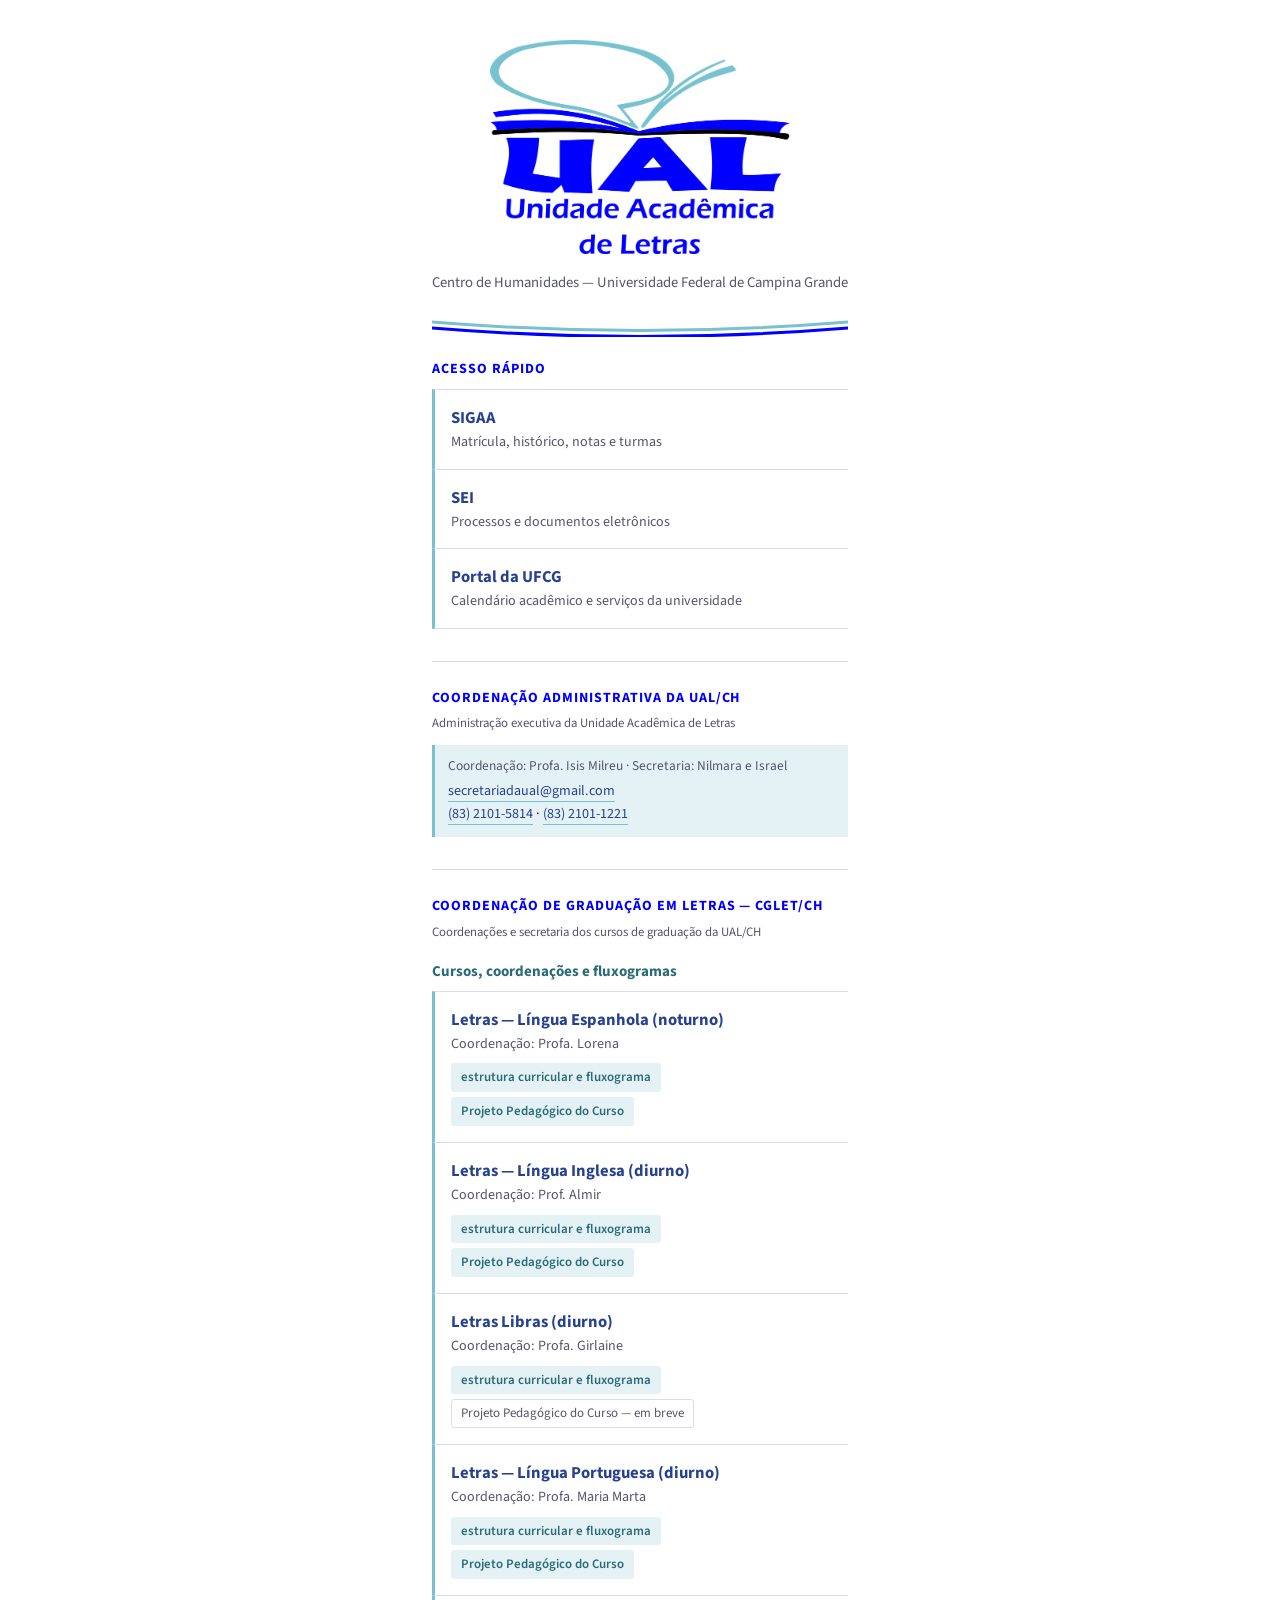
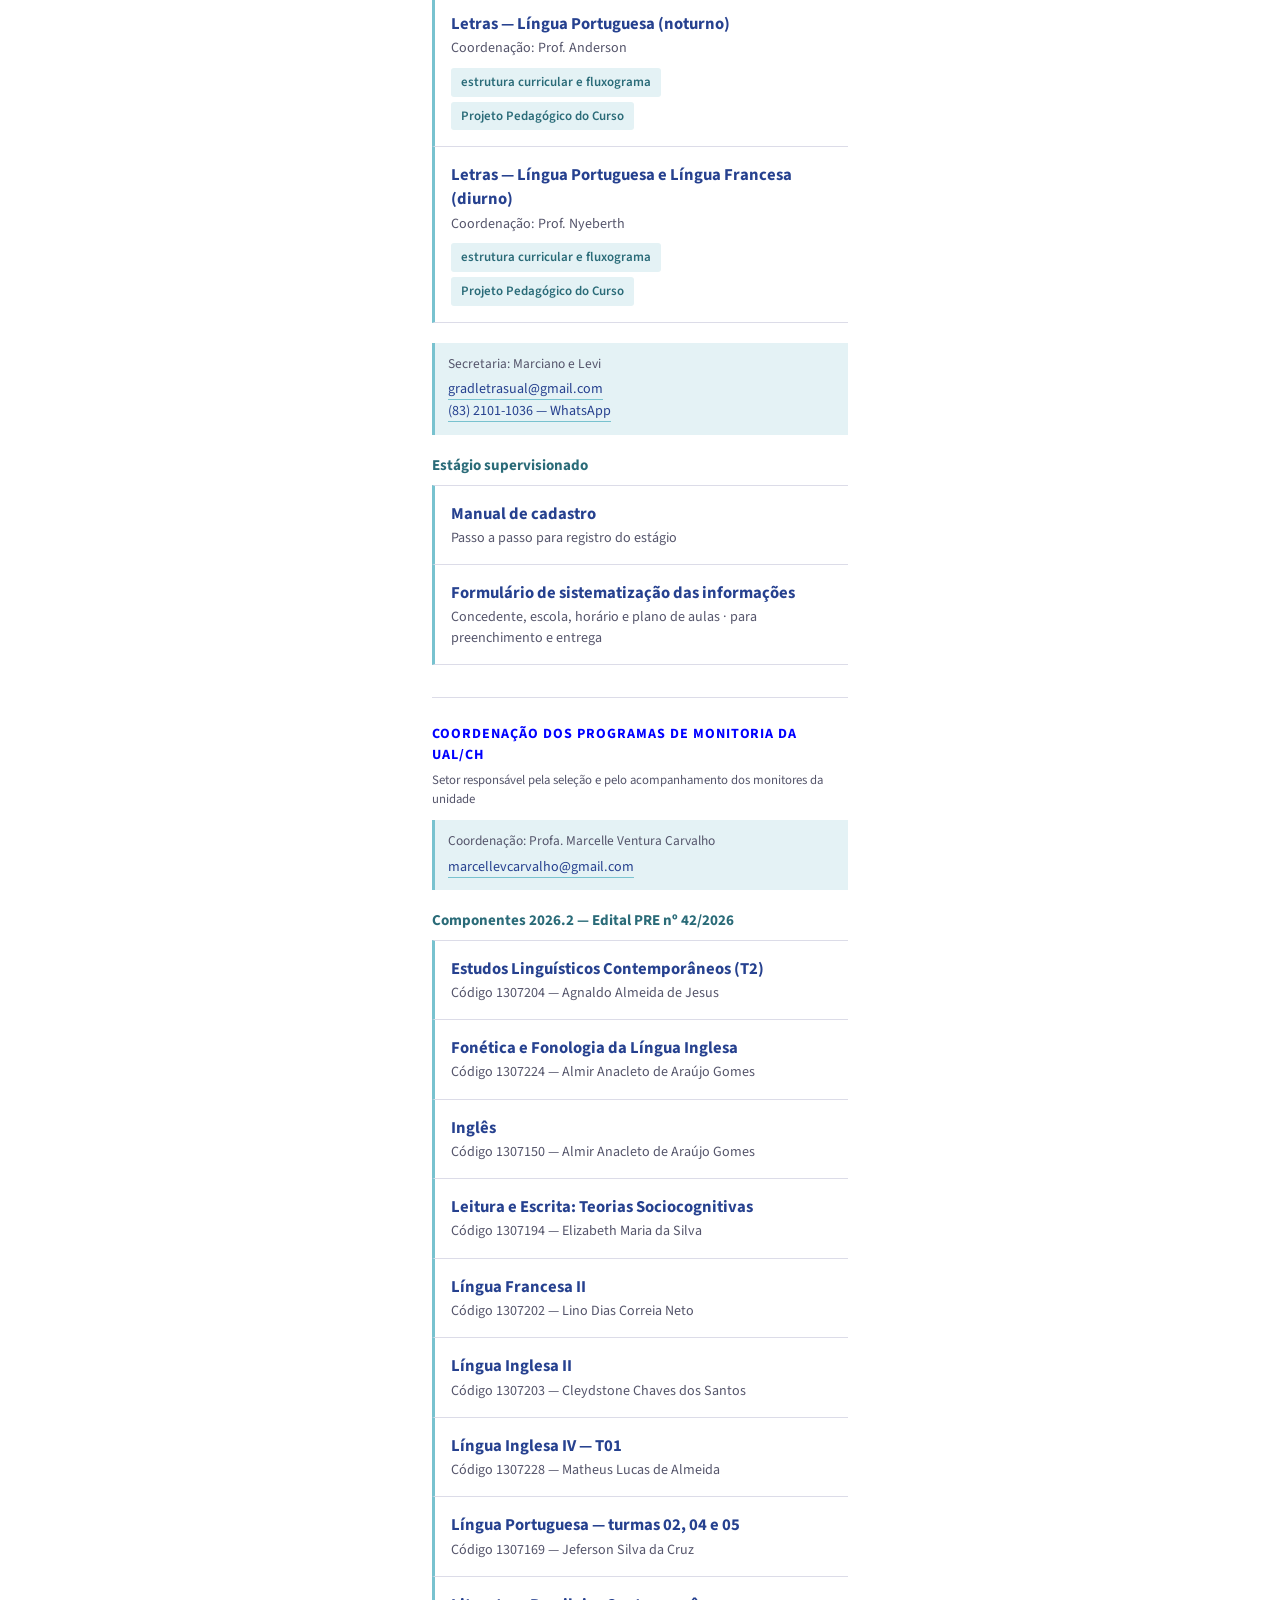
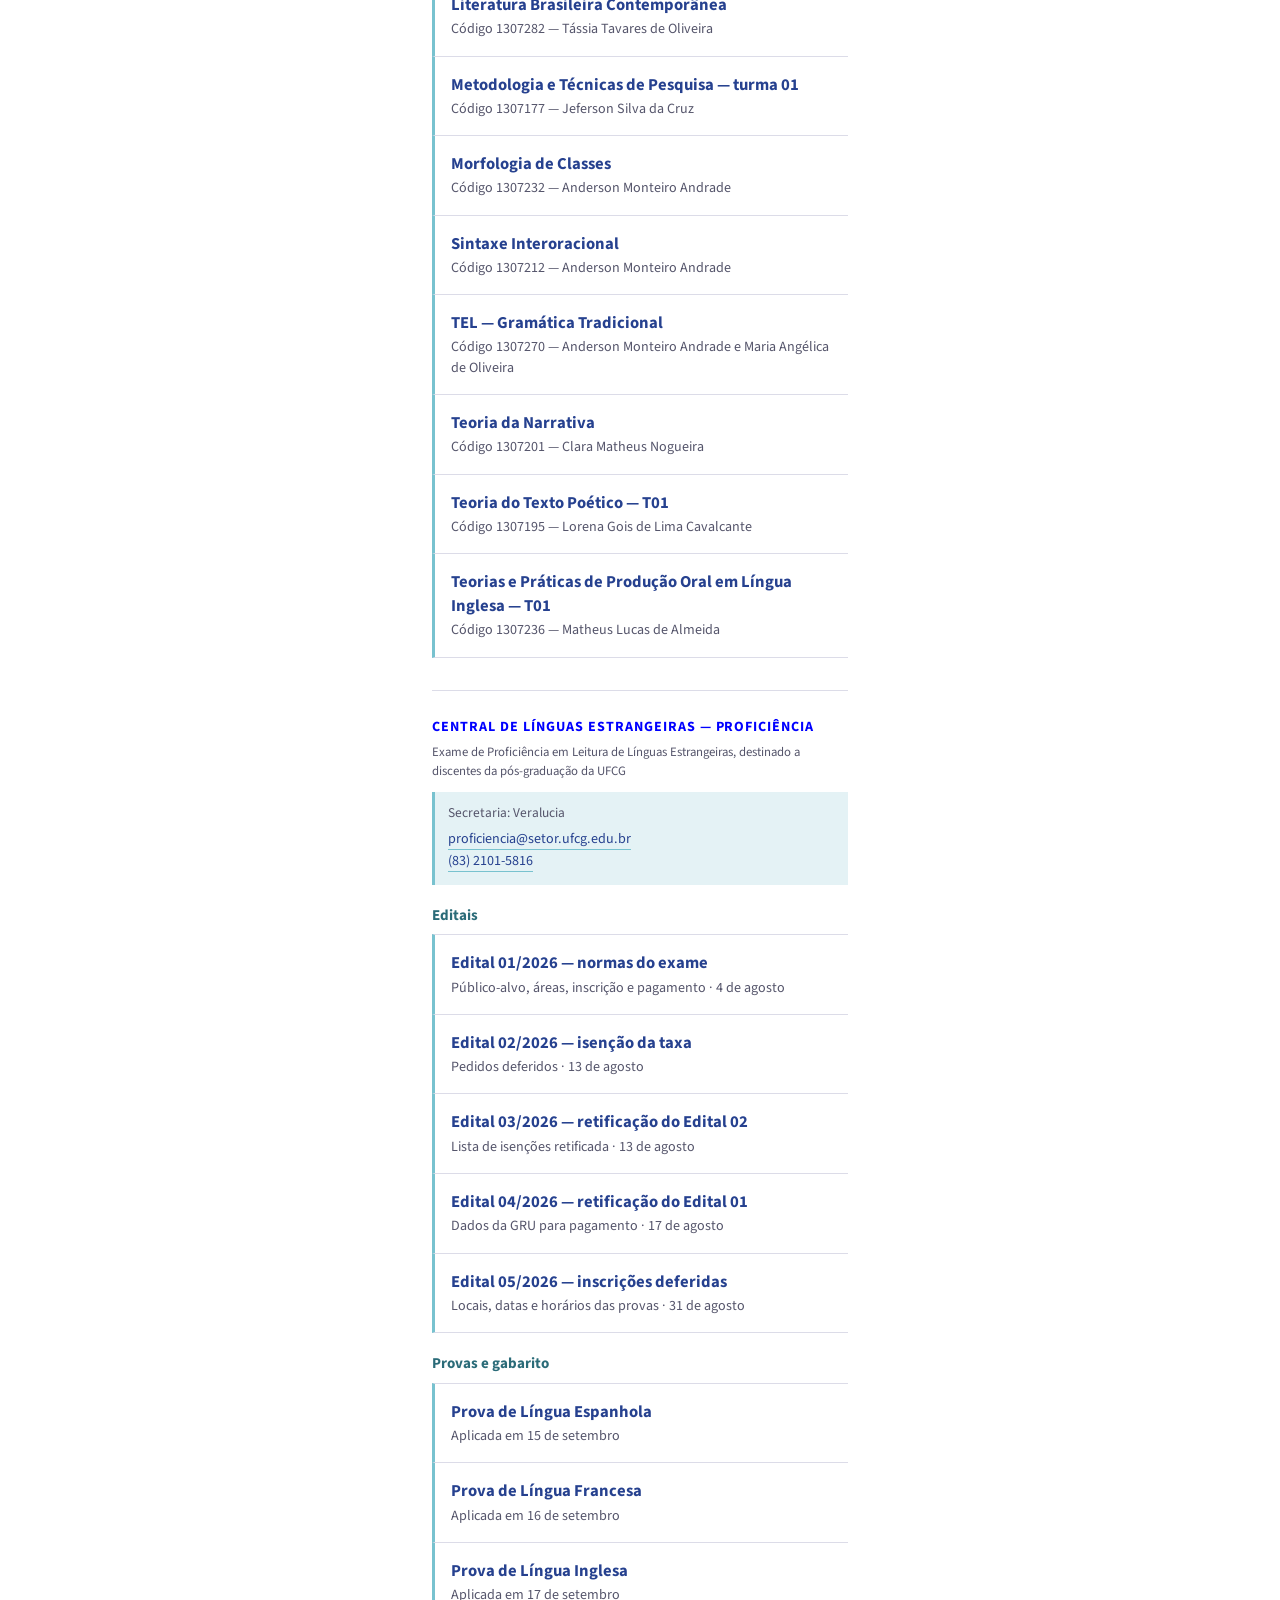
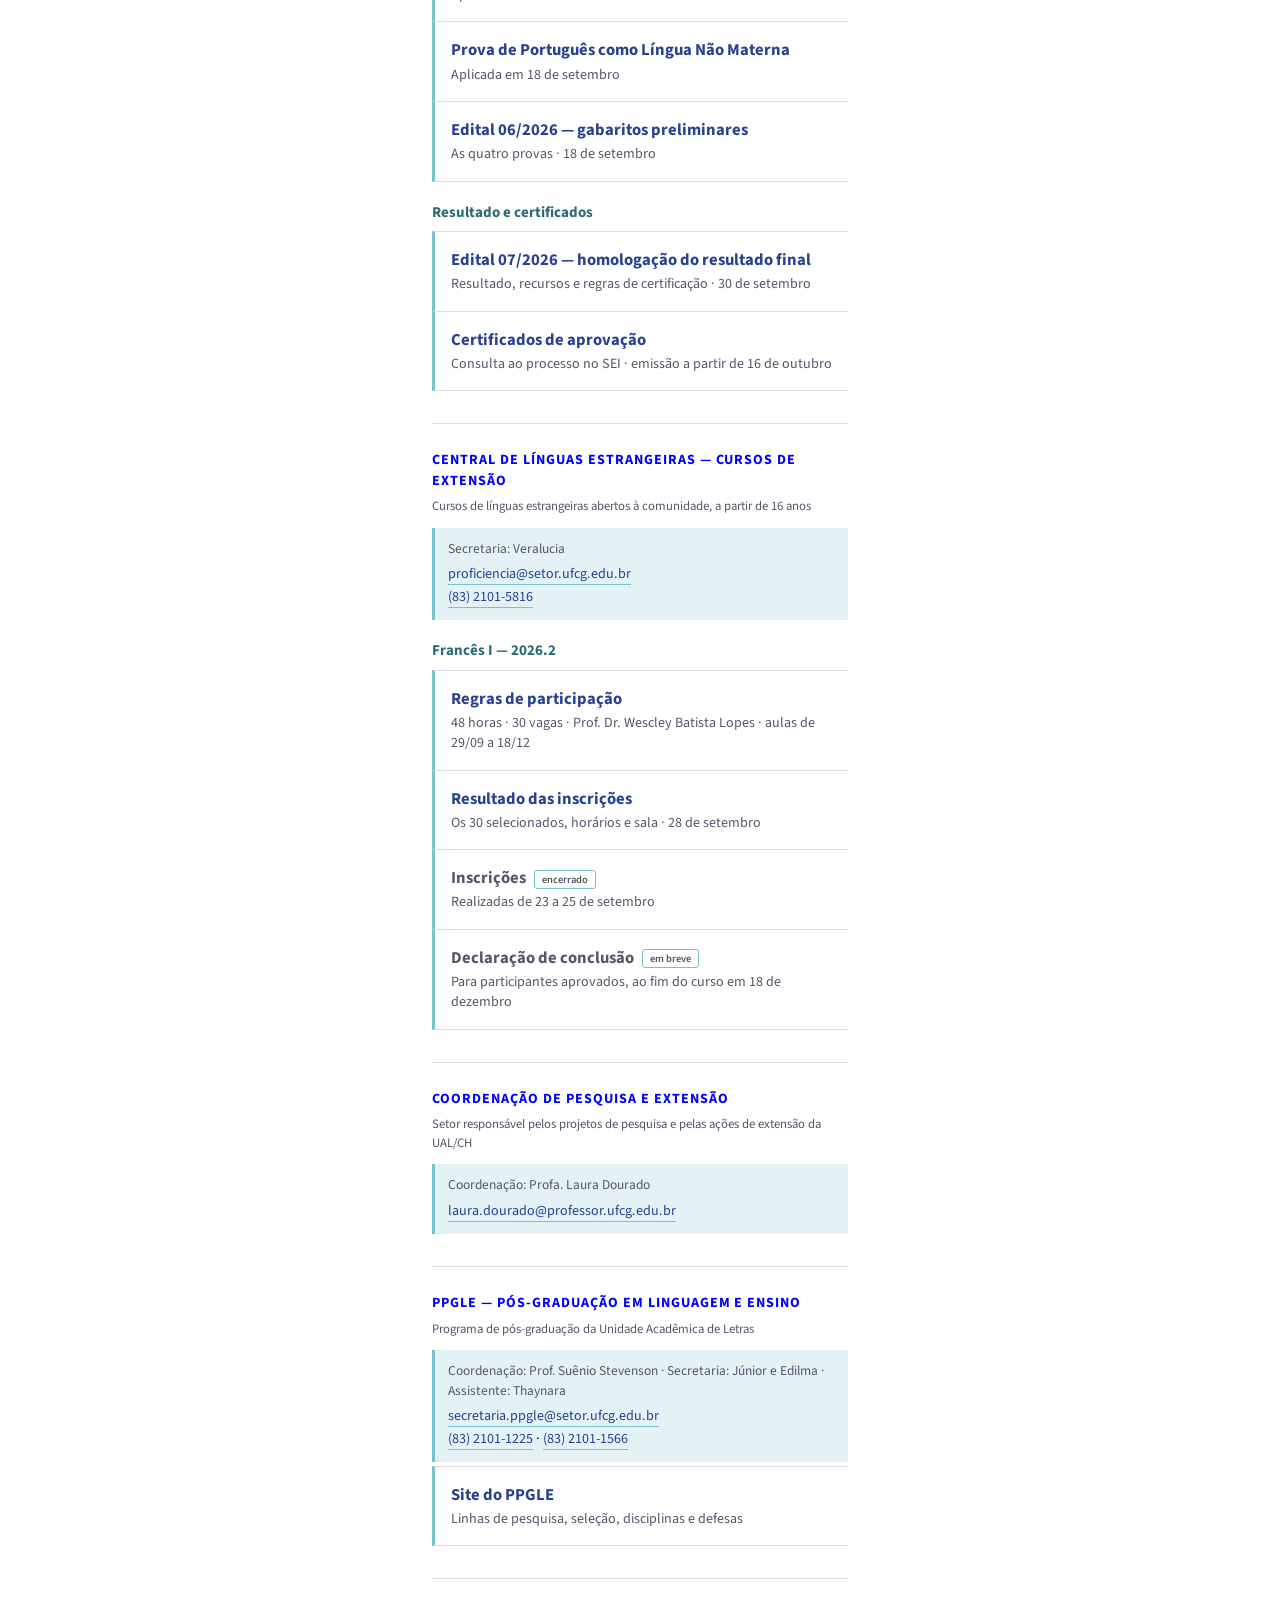
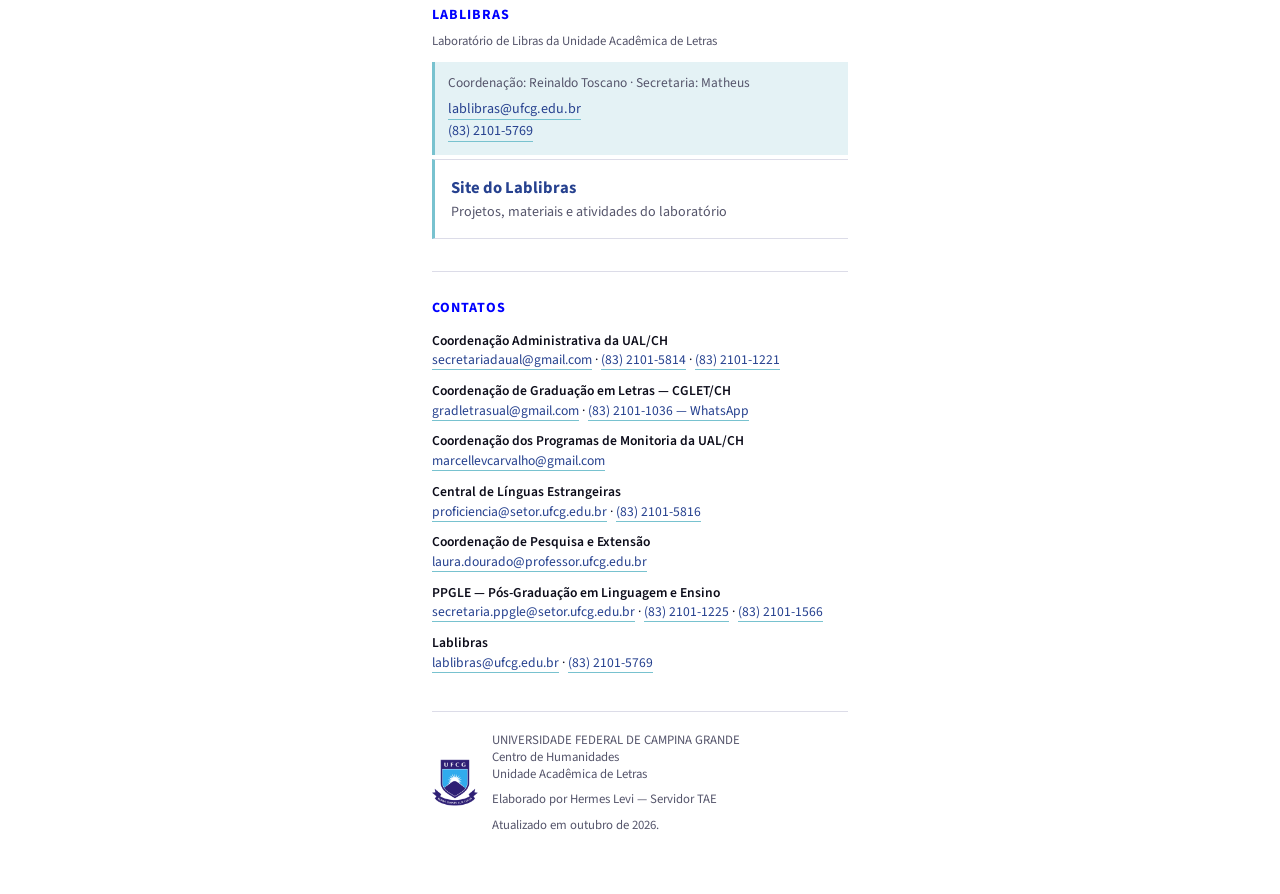
==== index.html @ db96c4d2 "Separa proficiencia e cursos de extensao em secoes proprias A Central de Linguas Estrangeiras passa " ====
<!DOCTYPE html>
<html lang="pt-BR">
<head>
<meta charset="utf-8">
<meta name="viewport" content="width=device-width, initial-scale=1">
<title>UAL · Unidade Acadêmica de Letras</title>
<meta name="description" content="Links da Unidade Acadêmica de Letras — Centro de Humanidades, UFCG.">
<link rel="preconnect" href="https://fonts.googleapis.com">
<link rel="preconnect" href="https://fonts.gstatic.com" crossorigin>
<link href="https://fonts.googleapis.com/css2?family=Source+Sans+3:ital,wght@0,400;0,600;0,700;1,400&display=swap" rel="stylesheet">
<style>
  :root{
    --azul:#0000FF;
    --azul-fosco:#26418F;
    --verde-livro:#2A6B78;
    --azul-livro:#78C2CF;
    --azul-livro-claro:#E4F2F5;
    --tinta:#0C0C1A;
    --tinta-suave:#55556B;
    --papel:#FFFFFF;
    --ufcg:#2E1F74;
    --linha:#DCDCE8;
  }
  *{box-sizing:border-box}
  html{-webkit-text-size-adjust:100%}
  body{
    margin:0;
    background:var(--papel);
    color:var(--tinta);
    font-family:"Source Sans 3",-apple-system,BlinkMacSystemFont,"Segoe UI",Roboto,sans-serif;
    font-size:17px;
    line-height:1.45;
    -webkit-font-smoothing:antialiased;
  }
  .pagina{max-width:460px;margin:0 auto;padding:40px 22px 60px}

  /* cabeçalho */
  .marca{display:block;width:100%;max-width:300px;height:auto;margin:0 auto}
  .casa{
    margin:18px 0 0;
    text-align:center;
    font-size:.92rem;
    color:var(--tinta-suave);
  }
  /* curva da lombada do livro, como na logo */
  .curva{display:block;width:100%;height:18px;margin:26px 0 6px}

  /* links */
  .links{display:flex;flex-direction:column}
  .link{
    display:block;
    padding:16px 14px 16px 16px;
    border-bottom:1px solid var(--linha);
    border-left:3px solid var(--azul-livro);
    color:inherit;
    text-decoration:none;
    transition:border-left-color .16s ease,background-color .16s ease;
  }
  .link:first-child{border-top:1px solid var(--linha)}
  .link:hover,.link:focus-visible{
    border-left-color:var(--azul);
    background:var(--azul-livro-claro);
  }
  .link:focus-visible{outline:2px solid var(--azul);outline-offset:2px}
  .rotulo{display:block;font-size:1.04rem;font-weight:700;color:var(--azul-fosco)}
  .nota{display:block;margin-top:2px;font-size:.88rem;color:var(--tinta-suave)}
  .pendente .rotulo::after{
    content:"definir link";
    display:inline-block;
    margin-left:8px;
    padding:1px 7px;
    border:1px solid var(--azul-livro);
    border-radius:3px;
    font-size:.66rem;
    font-weight:600;
    color:var(--tinta-suave);
    vertical-align:middle;
  }

  /* ficha de contato do setor */
  .ficha{
    margin:0 0 4px;
    padding:11px 13px;
    background:var(--azul-livro-claro);
    border-left:3px solid var(--azul-livro);
  }
  .ficha p{margin:0;font-size:.84rem;color:var(--tinta-suave)}
  .ficha ul{list-style:none;padding:0;margin:6px 0 0;font-size:.88rem}
  .ficha li{margin:0 0 2px}
  .ficha a{color:var(--azul-fosco);text-decoration:none;border-bottom:1px solid var(--azul-livro)}
  .ficha a:hover{border-bottom-color:var(--azul)}
  .ficha a:focus-visible{outline:2px solid var(--azul);outline-offset:2px}

  footer{
    margin-top:38px;
    padding-top:20px;
    border-top:1px solid var(--linha);
    display:flex;
    align-items:center;
    gap:14px;
  }
  footer img{width:46px;height:auto;flex:none}
  footer p{margin:0;font-size:.8rem;color:var(--tinta-suave);line-height:1.35}
  .creditos p + p{margin-top:8px}

  @media (prefers-reduced-motion:reduce){*{transition:none !important}}

  /* grupos de links */
  .grupo{margin-top:32px;padding-top:26px;border-top:1px solid var(--linha)}
  .grupo:first-of-type{margin-top:22px;padding-top:0;border-top:0}
  .grupo h2{
    margin:0 0 10px;
    font-size:.88rem;
    font-weight:700;
    letter-spacing:.07em;
    text-transform:uppercase;
    color:var(--azul);
  }

  .grupo .aviso{margin:-4px 0 12px;font-size:.8rem;color:var(--tinta-suave)}
  .grupo h3{margin:20px 0 8px;font-size:.94rem;font-weight:700;color:var(--verde-livro)}

  /* indice de contatos */
  .indice{margin-top:32px;padding-top:26px;border-top:1px solid var(--linha)}
  .indice h2{
    margin:0 0 12px;
    font-size:.88rem;
    font-weight:700;
    letter-spacing:.07em;
    text-transform:uppercase;
    color:var(--azul);
  }
  .indice ul{list-style:none;padding:0;margin:0}
  .indice li{margin:0 0 11px;font-size:.85rem;line-height:1.45}
  .indice b{display:block;font-weight:600;color:var(--tinta)}
  .indice a{color:var(--azul-fosco);text-decoration:none;border-bottom:1px solid var(--azul-livro)}
  .indice a:hover{border-bottom-color:var(--azul)}
  .indice a:focus-visible{outline:2px solid var(--azul);outline-offset:2px}

  div.link.curso{cursor:default}
  div.link.curso:hover{border-left-color:var(--azul-livro);background:transparent}
  .curso .faixas{display:flex;flex-direction:column;align-items:flex-start;gap:5px;margin-top:9px}
  .curso .fluxo{
    display:inline-block;
    padding:4px 9px;
    background:var(--azul-livro-claro);
    border:1px solid transparent;
    border-radius:3px;
    font-size:.81rem;
    font-weight:600;
    color:var(--verde-livro);
    text-decoration:none;
  }
  a.fluxo:hover{border-color:var(--azul-livro)}
  a.fluxo:focus-visible{outline:2px solid var(--azul);outline-offset:2px}
  .curso .fluxo.vazio{background:transparent;border-color:var(--linha);color:var(--tinta-suave);font-weight:400}
  .ficha-fim{margin-top:20px}

  .link.encerrado{cursor:default}
  .link.encerrado:hover{border-left-color:var(--azul-livro);background:transparent}
  .encerrado .rotulo{color:var(--tinta-suave)}
  .encerrado .rotulo::after{
    content:"encerrado";
    display:inline-block;
    margin-left:8px;
    padding:1px 7px;
    border:1px solid var(--azul-livro);
    border-radius:3px;
    font-size:.66rem;
    font-weight:600;
    color:var(--tinta-suave);
    vertical-align:middle;
  }

  /* itens que ainda aguardam o arquivo */
  .link.pendente{cursor:default}
  .link.pendente:hover{border-left-color:var(--azul-livro);background:transparent}
  .pendente .rotulo{color:var(--tinta-suave)}
  .pendente .rotulo::after{content:"em breve"}
</style>
</head>
<body>

<main class="pagina">

  <header>
    <img class="marca" src="[data-uri]" alt="Unidade Acadêmica de Letras">
    <p class="casa">Centro de Humanidades — Universidade Federal de Campina Grande</p>
  </header>

  <svg class="curva" viewBox="0 0 400 18" preserveAspectRatio="none" aria-hidden="true">
    <path d="M0 3 Q200 20 400 3" fill="none" stroke="#78C2CF" stroke-width="3" stroke-linecap="round"/>
    <path d="M0 9 Q200 26 400 9" fill="none" stroke="#0000FF" stroke-width="3" stroke-linecap="round"/>
  </svg>

  <section class="grupo">
    <h2>Acesso rápido</h2>
    <nav class="links" aria-label="Acesso rápido">
      <a class="link" href="https://sigaa.ufcg.edu.br/sigaa/verTelaLogin.do" target="_blank" rel="noopener">
        <span class="rotulo">SIGAA</span>
        <span class="nota">Matrícula, histórico, notas e turmas</span>
      </a>
      <a class="link" href="https://www.gov.br/ufcg/pt-br/links-diretos/sistema-eletronico-de-informacoes" target="_blank" rel="noopener">
        <span class="rotulo">SEI</span>
        <span class="nota">Processos e documentos eletrônicos</span>
      </a>
      <a class="link" href="https://portal.ufcg.edu.br/" target="_blank" rel="noopener">
        <span class="rotulo">Portal da UFCG</span>
        <span class="nota">Calendário acadêmico e serviços da universidade</span>
      </a>
    </nav>
  </section>

  <section class="grupo">
    <h2>Coordenação Administrativa da UAL/CH</h2>
    <p class="aviso">Administração executiva da Unidade Acadêmica de Letras</p>
    <div class="ficha">
      <p>Coordenação: Profa. Isis Milreu · Secretaria: Nilmara e Israel</p>
      <ul>
        <li><a href="mailto:secretariadaual@gmail.com">secretariadaual@gmail.com</a></li>
        <li><a href="tel:+558321015814">(83) 2101-5814</a> · <a href="tel:+558321011221">(83) 2101-1221</a></li>
      </ul>
    </div>
  </section>

  <section class="grupo">
    <h2>Coordenação de Graduação em Letras — CGLET/CH</h2>
    <p class="aviso">Coordenações e secretaria dos cursos de graduação da UAL/CH</p>

    <h3>Cursos, coordenações e fluxogramas</h3>
    <nav class="links" aria-label="Cursos de graduação em Letras">
      <div class="link curso">
        <span class="rotulo">Letras — Língua Espanhola (noturno)</span>
        <span class="nota">Coordenação: Profa. Lorena</span>
        <span class="faixas">
          <a class="fluxo" href="arquivos/cursos-de-letras/letras-lingua-espanhola-noturno.pdf" target="_blank" rel="noopener">estrutura curricular e fluxograma</a>
          <a class="fluxo" href="arquivos/cursos-de-letras/ppc-letras-lingua-espanhola-noturno.pdf" target="_blank" rel="noopener">Projeto Pedagógico do Curso</a>
        </span>
      </div>
      <div class="link curso">
        <span class="rotulo">Letras — Língua Inglesa (diurno)</span>
        <span class="nota">Coordenação: Prof. Almir</span>
        <span class="faixas">
          <a class="fluxo" href="arquivos/cursos-de-letras/letras-lingua-inglesa-diurno.pdf" target="_blank" rel="noopener">estrutura curricular e fluxograma</a>
          <a class="fluxo" href="arquivos/cursos-de-letras/ppc-letras-lingua-inglesa-diurno.pdf" target="_blank" rel="noopener">Projeto Pedagógico do Curso</a>
        </span>
      </div>
      <div class="link curso">
        <span class="rotulo">Letras Libras (diurno)</span>
        <span class="nota">Coordenação: Profa. Girlaine</span>
        <span class="faixas">
          <a class="fluxo" href="arquivos/cursos-de-letras/letras-libras-diurno.pdf" target="_blank" rel="noopener">estrutura curricular e fluxograma</a>
          <span class="fluxo vazio">Projeto Pedagógico do Curso — em breve</span>
        </span>
      </div>
      <div class="link curso">
        <span class="rotulo">Letras — Língua Portuguesa (diurno)</span>
        <span class="nota">Coordenação: Profa. Maria Marta</span>
        <span class="faixas">
          <a class="fluxo" href="arquivos/cursos-de-letras/letras-lingua-portuguesa-diurno.pdf" target="_blank" rel="noopener">estrutura curricular e fluxograma</a>
          <a class="fluxo" href="arquivos/cursos-de-letras/ppc-letras-lingua-portuguesa-diurno.pdf" target="_blank" rel="noopener">Projeto Pedagógico do Curso</a>
        </span>
      </div>
      <div class="link curso">
        <span class="rotulo">Letras — Língua Portuguesa (noturno)</span>
        <span class="nota">Coordenação: Prof. Anderson</span>
        <span class="faixas">
          <a class="fluxo" href="arquivos/cursos-de-letras/letras-lingua-portuguesa-noturno.pdf" target="_blank" rel="noopener">estrutura curricular e fluxograma</a>
          <a class="fluxo" href="arquivos/cursos-de-letras/ppc-letras-lingua-portuguesa-noturno.pdf" target="_blank" rel="noopener">Projeto Pedagógico do Curso</a>
        </span>
      </div>
      <div class="link curso">
        <span class="rotulo">Letras — Língua Portuguesa e Língua Francesa (diurno)</span>
        <span class="nota">Coordenação: Prof. Nyeberth</span>
        <span class="faixas">
          <a class="fluxo" href="arquivos/cursos-de-letras/letras-lingua-portuguesa-e-francesa-diurno.pdf" target="_blank" rel="noopener">estrutura curricular e fluxograma</a>
          <a class="fluxo" href="arquivos/cursos-de-letras/ppc-letras-lingua-portuguesa-e-francesa-diurno.pdf" target="_blank" rel="noopener">Projeto Pedagógico do Curso</a>
        </span>
      </div>
    </nav>

    <div class="ficha ficha-fim">
      <p>Secretaria: Marciano e Levi</p>
      <ul>
        <li><a href="mailto:gradletrasual@gmail.com">gradletrasual@gmail.com</a></li>
        <li><a href="https://wa.me/558321011036" target="_blank" rel="noopener">(83) 2101-1036 — WhatsApp</a></li>
      </ul>
    </div>

    <h3>Estágio supervisionado</h3>
    <nav class="links" aria-label="Estágio supervisionado">
      <a class="link" href="arquivos/estagios/manual-de-cadastro-de-estagio.pdf" target="_blank" rel="noopener">
        <span class="rotulo">Manual de cadastro</span>
        <span class="nota">Passo a passo para registro do estágio</span>
      </a>
      <a class="link" href="arquivos/estagios/formulario-de-cadastro-de-estagio.pdf" target="_blank" rel="noopener">
        <span class="rotulo">Formulário de sistematização das informações</span>
        <span class="nota">Concedente, escola, horário e plano de aulas · para preenchimento e entrega</span>
      </a>
    </nav>
  </section>

  <section class="grupo">
    <h2>Coordenação dos Programas de Monitoria da UAL/CH</h2>
    <p class="aviso">Setor responsável pela seleção e pelo acompanhamento dos monitores da unidade</p>
    <div class="ficha">
      <p>Coordenação: Profa. Marcelle Ventura Carvalho</p>
      <ul>
        <li><a href="mailto:marcellevcarvalho@gmail.com">marcellevcarvalho@gmail.com</a></li>
      </ul>
    </div>

    <h3>Componentes 2026.2 — Edital PRE nº 42/2026</h3>
    <nav class="links" aria-label="Componentes da monitoria 2026.2">
      <a class="link" href="arquivos/monitoria-2026-2/estudos-linguisticos-contemporaneos-t2.pdf" target="_blank" rel="noopener">
        <span class="rotulo">Estudos Linguísticos Contemporâneos (T2)</span>
        <span class="nota">Código 1307204 — Agnaldo Almeida de Jesus</span>
      </a>
      <a class="link" href="arquivos/monitoria-2026-2/fonetica-e-fonologia-da-lingua-inglesa.pdf" target="_blank" rel="noopener">
        <span class="rotulo">Fonética e Fonologia da Língua Inglesa</span>
        <span class="nota">Código 1307224 — Almir Anacleto de Araújo Gomes</span>
      </a>
      <a class="link" href="arquivos/monitoria-2026-2/ingles.pdf" target="_blank" rel="noopener">
        <span class="rotulo">Inglês</span>
        <span class="nota">Código 1307150 — Almir Anacleto de Araújo Gomes</span>
      </a>
      <a class="link" href="arquivos/monitoria-2026-2/leitura-e-escrita-teorias-sociocognitivas.pdf" target="_blank" rel="noopener">
        <span class="rotulo">Leitura e Escrita: Teorias Sociocognitivas</span>
        <span class="nota">Código 1307194 — Elizabeth Maria da Silva</span>
      </a>
      <a class="link" href="arquivos/monitoria-2026-2/lingua-francesa-ii.pdf" target="_blank" rel="noopener">
        <span class="rotulo">Língua Francesa II</span>
        <span class="nota">Código 1307202 — Lino Dias Correia Neto</span>
      </a>
      <a class="link" href="arquivos/monitoria-2026-2/lingua-inglesa-ii.pdf" target="_blank" rel="noopener">
        <span class="rotulo">Língua Inglesa II</span>
        <span class="nota">Código 1307203 — Cleydstone Chaves dos Santos</span>
      </a>
      <a class="link" href="arquivos/monitoria-2026-2/lingua-inglesa-iv-t01.pdf" target="_blank" rel="noopener">
        <span class="rotulo">Língua Inglesa IV — T01</span>
        <span class="nota">Código 1307228 — Matheus Lucas de Almeida</span>
      </a>
      <a class="link" href="arquivos/monitoria-2026-2/lingua-portuguesa-turmas-02-04-e-05.pdf" target="_blank" rel="noopener">
        <span class="rotulo">Língua Portuguesa — turmas 02, 04 e 05</span>
        <span class="nota">Código 1307169 — Jeferson Silva da Cruz</span>
      </a>
      <a class="link" href="arquivos/monitoria-2026-2/literatura-brasileira-contemporanea.pdf" target="_blank" rel="noopener">
        <span class="rotulo">Literatura Brasileira Contemporânea</span>
        <span class="nota">Código 1307282 — Tássia Tavares de Oliveira</span>
      </a>
      <a class="link" href="arquivos/monitoria-2026-2/metodologia-e-tecnicas-de-pesquisa-turma-01.pdf" target="_blank" rel="noopener">
        <span class="rotulo">Metodologia e Técnicas de Pesquisa — turma 01</span>
        <span class="nota">Código 1307177 — Jeferson Silva da Cruz</span>
      </a>
      <a class="link" href="arquivos/monitoria-2026-2/morfologia-de-classes.pdf" target="_blank" rel="noopener">
        <span class="rotulo">Morfologia de Classes</span>
        <span class="nota">Código 1307232 — Anderson Monteiro Andrade</span>
      </a>
      <a class="link" href="arquivos/monitoria-2026-2/sintaxe-interoracional.pdf" target="_blank" rel="noopener">
        <span class="rotulo">Sintaxe Interoracional</span>
        <span class="nota">Código 1307212 — Anderson Monteiro Andrade</span>
      </a>
      <a class="link" href="arquivos/monitoria-2026-2/tel-gramatica-tradicional.pdf" target="_blank" rel="noopener">
        <span class="rotulo">TEL — Gramática Tradicional</span>
        <span class="nota">Código 1307270 — Anderson Monteiro Andrade e Maria Angélica de Oliveira</span>
      </a>
      <a class="link" href="arquivos/monitoria-2026-2/teoria-da-narrativa.pdf" target="_blank" rel="noopener">
        <span class="rotulo">Teoria da Narrativa</span>
        <span class="nota">Código 1307201 — Clara Matheus Nogueira</span>
      </a>
      <a class="link" href="arquivos/monitoria-2026-2/teoria-do-texto-poetico-t01.pdf" target="_blank" rel="noopener">
        <span class="rotulo">Teoria do Texto Poético — T01</span>
        <span class="nota">Código 1307195 — Lorena Gois de Lima Cavalcante</span>
      </a>
      <a class="link" href="arquivos/monitoria-2026-2/teorias-e-praticas-de-producao-oral-em-lingua-inglesa-t01.pdf" target="_blank" rel="noopener">
        <span class="rotulo">Teorias e Práticas de Produção Oral em Língua Inglesa — T01</span>
        <span class="nota">Código 1307236 — Matheus Lucas de Almeida</span>
      </a>
    </nav>
  </section>

  <section class="grupo">
    <h2>Central de Línguas Estrangeiras — Proficiência</h2>
    <p class="aviso">Exame de Proficiência em Leitura de Línguas Estrangeiras, destinado a discentes da pós-graduação da UFCG</p>
    <div class="ficha">
      <p>Secretaria: Veralucia</p>
      <ul>
        <li><a href="mailto:proficiencia@setor.ufcg.edu.br">proficiencia@setor.ufcg.edu.br</a></li>
        <li><a href="tel:+558321015816">(83) 2101-5816</a></li>
      </ul>
    </div>

    <h3>Editais</h3>
    <nav class="links" aria-label="Proficiência: editais">
      <a class="link" href="arquivos/central-de-linguas/proficiencia-2026/editais/edital-01-2026-normas-do-exame.pdf" target="_blank" rel="noopener">
        <span class="rotulo">Edital 01/2026 — normas do exame</span>
        <span class="nota">Público-alvo, áreas, inscrição e pagamento · 4 de agosto</span>
      </a>
      <a class="link" href="arquivos/central-de-linguas/proficiencia-2026/editais/edital-02-2026-isencao-deferimentos.pdf" target="_blank" rel="noopener">
        <span class="rotulo">Edital 02/2026 — isenção da taxa</span>
        <span class="nota">Pedidos deferidos · 13 de agosto</span>
      </a>
      <a class="link" href="arquivos/central-de-linguas/proficiencia-2026/editais/edital-03-2026-retificacao-do-edital-02.pdf" target="_blank" rel="noopener">
        <span class="rotulo">Edital 03/2026 — retificação do Edital 02</span>
        <span class="nota">Lista de isenções retificada · 13 de agosto</span>
      </a>
      <a class="link" href="arquivos/central-de-linguas/proficiencia-2026/editais/edital-04-2026-retificacao-do-edital-01.pdf" target="_blank" rel="noopener">
        <span class="rotulo">Edital 04/2026 — retificação do Edital 01</span>
        <span class="nota">Dados da GRU para pagamento · 17 de agosto</span>
      </a>
      <a class="link" href="arquivos/central-de-linguas/proficiencia-2026/editais/edital-05-2026-inscricoes-deferidas.pdf" target="_blank" rel="noopener">
        <span class="rotulo">Edital 05/2026 — inscrições deferidas</span>
        <span class="nota">Locais, datas e horários das provas · 31 de agosto</span>
      </a>
    </nav>

    <h3>Provas e gabarito</h3>
    <nav class="links" aria-label="Proficiência: provas e gabarito">
      <a class="link" href="arquivos/central-de-linguas/proficiencia-2026/provas/prova-espanhol-2026.pdf" target="_blank" rel="noopener">
        <span class="rotulo">Prova de Língua Espanhola</span>
        <span class="nota">Aplicada em 15 de setembro</span>
      </a>
      <a class="link" href="arquivos/central-de-linguas/proficiencia-2026/provas/prova-frances-2026.pdf" target="_blank" rel="noopener">
        <span class="rotulo">Prova de Língua Francesa</span>
        <span class="nota">Aplicada em 16 de setembro</span>
      </a>
      <a class="link" href="arquivos/central-de-linguas/proficiencia-2026/provas/prova-ingles-2026.pdf" target="_blank" rel="noopener">
        <span class="rotulo">Prova de Língua Inglesa</span>
        <span class="nota">Aplicada em 17 de setembro</span>
      </a>
      <a class="link" href="arquivos/central-de-linguas/proficiencia-2026/provas/prova-portugues-lingua-nao-materna-2026.pdf" target="_blank" rel="noopener">
        <span class="rotulo">Prova de Português como Língua Não Materna</span>
        <span class="nota">Aplicada em 18 de setembro</span>
      </a>
      <a class="link" href="arquivos/central-de-linguas/proficiencia-2026/gabarito/edital-06-2026-gabaritos-preliminares.pdf" target="_blank" rel="noopener">
        <span class="rotulo">Edital 06/2026 — gabaritos preliminares</span>
        <span class="nota">As quatro provas · 18 de setembro</span>
      </a>
    </nav>

    <h3>Resultado e certificados</h3>
    <nav class="links" aria-label="Proficiência: resultado e certificados">
      <a class="link" href="arquivos/central-de-linguas/proficiencia-2026/resultados/edital-07-2026-homologacao-do-resultado-final.pdf" target="_blank" rel="noopener">
        <span class="rotulo">Edital 07/2026 — homologação do resultado final</span>
        <span class="nota">Resultado, recursos e regras de certificação · 30 de setembro</span>
      </a>
      <a class="link" href="https://sei.ufcg.edu.br/sei/modulos/pesquisa/md_pesq_processo_exibir.php?Q0wza50AQFvcHUN8prp4JA94f6WHgbxxyxbvP6EhggrRgrJgEVF70Iire3yMx1M9RjwpXh1Ov5x25Uv58cv-himlpdGIDvpvfNwVflQA7vhtPY0czuPdGqvK9r7G_u5e" target="_blank" rel="noopener">
        <span class="rotulo">Certificados de aprovação</span>
        <span class="nota">Consulta ao processo no SEI · emissão a partir de 16 de outubro</span>
      </a>
    </nav>
  </section>

  <section class="grupo">
    <h2>Central de Línguas Estrangeiras — Cursos de Extensão</h2>
    <p class="aviso">Cursos de línguas estrangeiras abertos à comunidade, a partir de 16 anos</p>
    <div class="ficha">
      <p>Secretaria: Veralucia</p>
      <ul>
        <li><a href="mailto:proficiencia@setor.ufcg.edu.br">proficiencia@setor.ufcg.edu.br</a></li>
        <li><a href="tel:+558321015816">(83) 2101-5816</a></li>
      </ul>
    </div>

    <h3>Francês I — 2026.2</h3>
    <nav class="links" aria-label="Curso de Extensão em Francês I">
      <a class="link" href="arquivos/central-de-linguas/cursos-de-extensao/frances-1/regras/regras-curso-frances-i.pdf" target="_blank" rel="noopener">
        <span class="rotulo">Regras de participação</span>
        <span class="nota">48 horas · 30 vagas · Prof. Dr. Wescley Batista Lopes · aulas de 29/09 a 18/12</span>
      </a>
      <a class="link" href="arquivos/central-de-linguas/cursos-de-extensao/frances-1/resultados/resultado-das-inscricoes-frances-i.pdf" target="_blank" rel="noopener">
        <span class="rotulo">Resultado das inscrições</span>
        <span class="nota">Os 30 selecionados, horários e sala · 28 de setembro</span>
      </a>
      <span class="link encerrado">
        <span class="rotulo">Inscrições</span>
        <span class="nota">Realizadas de 23 a 25 de setembro</span>
      </span>
      <span class="link pendente">
        <span class="rotulo">Declaração de conclusão</span>
        <span class="nota">Para participantes aprovados, ao fim do curso em 18 de dezembro</span>
      </span>
    </nav>
  </section>

  <section class="grupo">
    <h2>Coordenação de Pesquisa e Extensão</h2>
    <p class="aviso">Setor responsável pelos projetos de pesquisa e pelas ações de extensão da UAL/CH</p>
    <div class="ficha">
      <p>Coordenação: Profa. Laura Dourado</p>
      <ul>
        <li><a href="mailto:laura.dourado@professor.ufcg.edu.br">laura.dourado@professor.ufcg.edu.br</a></li>
      </ul>
    </div>
  </section>

  <section class="grupo">
    <h2>PPGLE — Pós-Graduação em Linguagem e Ensino</h2>
    <p class="aviso">Programa de pós-graduação da Unidade Acadêmica de Letras</p>
    <div class="ficha">
      <p>Coordenação: Prof. Suênio Stevenson · Secretaria: Júnior e Edilma · Assistente: Thaynara</p>
      <ul>
        <li><a href="mailto:secretaria.ppgle@setor.ufcg.edu.br">secretaria.ppgle@setor.ufcg.edu.br</a></li>
        <li><a href="tel:+558321011225">(83) 2101-1225</a> · <a href="tel:+558321011566">(83) 2101-1566</a></li>
      </ul>
    </div>
    <nav class="links" aria-label="PPGLE">
      <a class="link" href="https://posle.ufcg.edu.br/index.php?title=PPGLE" target="_blank" rel="noopener">
        <span class="rotulo">Site do PPGLE</span>
        <span class="nota">Linhas de pesquisa, seleção, disciplinas e defesas</span>
      </a>
    </nav>
  </section>

  <section class="grupo">
    <h2>Lablibras</h2>
    <p class="aviso">Laboratório de Libras da Unidade Acadêmica de Letras</p>
    <div class="ficha">
      <p>Coordenação: Reinaldo Toscano · Secretaria: Matheus</p>
      <ul>
        <li><a href="mailto:lablibras@ufcg.edu.br">lablibras@ufcg.edu.br</a></li>
        <li><a href="tel:+558321015769">(83) 2101-5769</a></li>
      </ul>
    </div>
    <nav class="links" aria-label="Lablibras">
      <a class="link" href="https://www.lablibras.ufcg.edu.br/" target="_blank" rel="noopener">
        <span class="rotulo">Site do Lablibras</span>
        <span class="nota">Projetos, materiais e atividades do laboratório</span>
      </a>
    </nav>
  </section>

  <section class="indice">
    <h2>Contatos</h2>
    <ul>
      <li>
        <b>Coordenação Administrativa da UAL/CH</b>
        <a href="mailto:secretariadaual@gmail.com">secretariadaual@gmail.com</a> · <a href="tel:+558321015814">(83) 2101-5814</a> · <a href="tel:+558321011221">(83) 2101-1221</a>
      </li>
      <li>
        <b>Coordenação de Graduação em Letras — CGLET/CH</b>
        <a href="mailto:gradletrasual@gmail.com">gradletrasual@gmail.com</a> · <a href="https://wa.me/558321011036" target="_blank" rel="noopener">(83) 2101-1036 — WhatsApp</a>
      </li>
      <li>
        <b>Coordenação dos Programas de Monitoria da UAL/CH</b>
        <a href="mailto:marcellevcarvalho@gmail.com">marcellevcarvalho@gmail.com</a>
      </li>
      <li>
        <b>Central de Línguas Estrangeiras</b>
        <a href="mailto:proficiencia@setor.ufcg.edu.br">proficiencia@setor.ufcg.edu.br</a> · <a href="tel:+558321015816">(83) 2101-5816</a>
      </li>
      <li>
        <b>Coordenação de Pesquisa e Extensão</b>
        <a href="mailto:laura.dourado@professor.ufcg.edu.br">laura.dourado@professor.ufcg.edu.br</a>
      </li>
      <li>
        <b>PPGLE — Pós-Graduação em Linguagem e Ensino</b>
        <a href="mailto:secretaria.ppgle@setor.ufcg.edu.br">secretaria.ppgle@setor.ufcg.edu.br</a> · <a href="tel:+558321011225">(83) 2101-1225</a> · <a href="tel:+558321011566">(83) 2101-1566</a>
      </li>
      <li>
        <b>Lablibras</b>
        <a href="mailto:lablibras@ufcg.edu.br">lablibras@ufcg.edu.br</a> · <a href="tel:+558321015769">(83) 2101-5769</a>
      </li>
    </ul>
  </section>

  <footer>
    <img src="[data-uri]" alt="Brasão da UFCG">
    <div class="creditos">
      <p>UNIVERSIDADE FEDERAL DE CAMPINA GRANDE<br>Centro de Humanidades<br>Unidade Acadêmica de Letras</p>
      <p>Elaborado por Hermes Levi — Servidor TAE</p>
      <p>Atualizado em outubro de 2026.</p>
    </div>
  </footer>

</main>
</body>
</html>
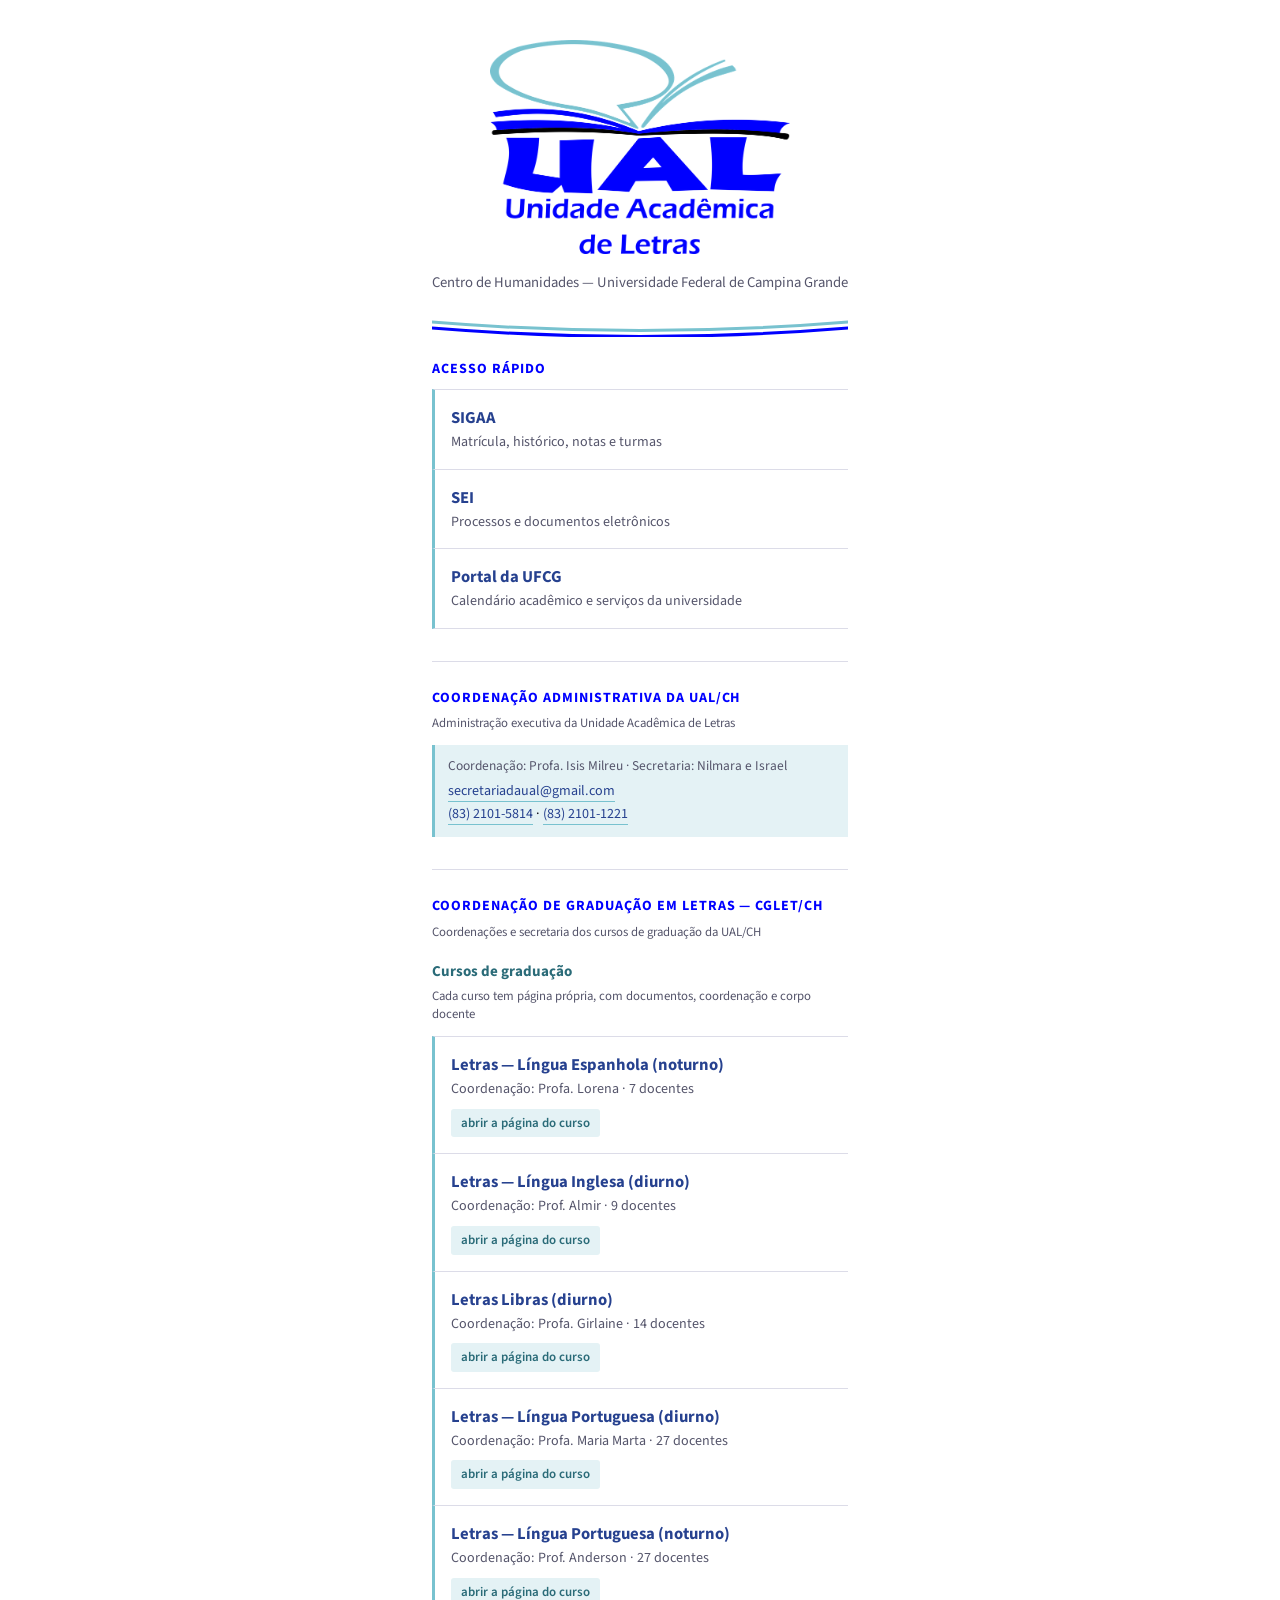
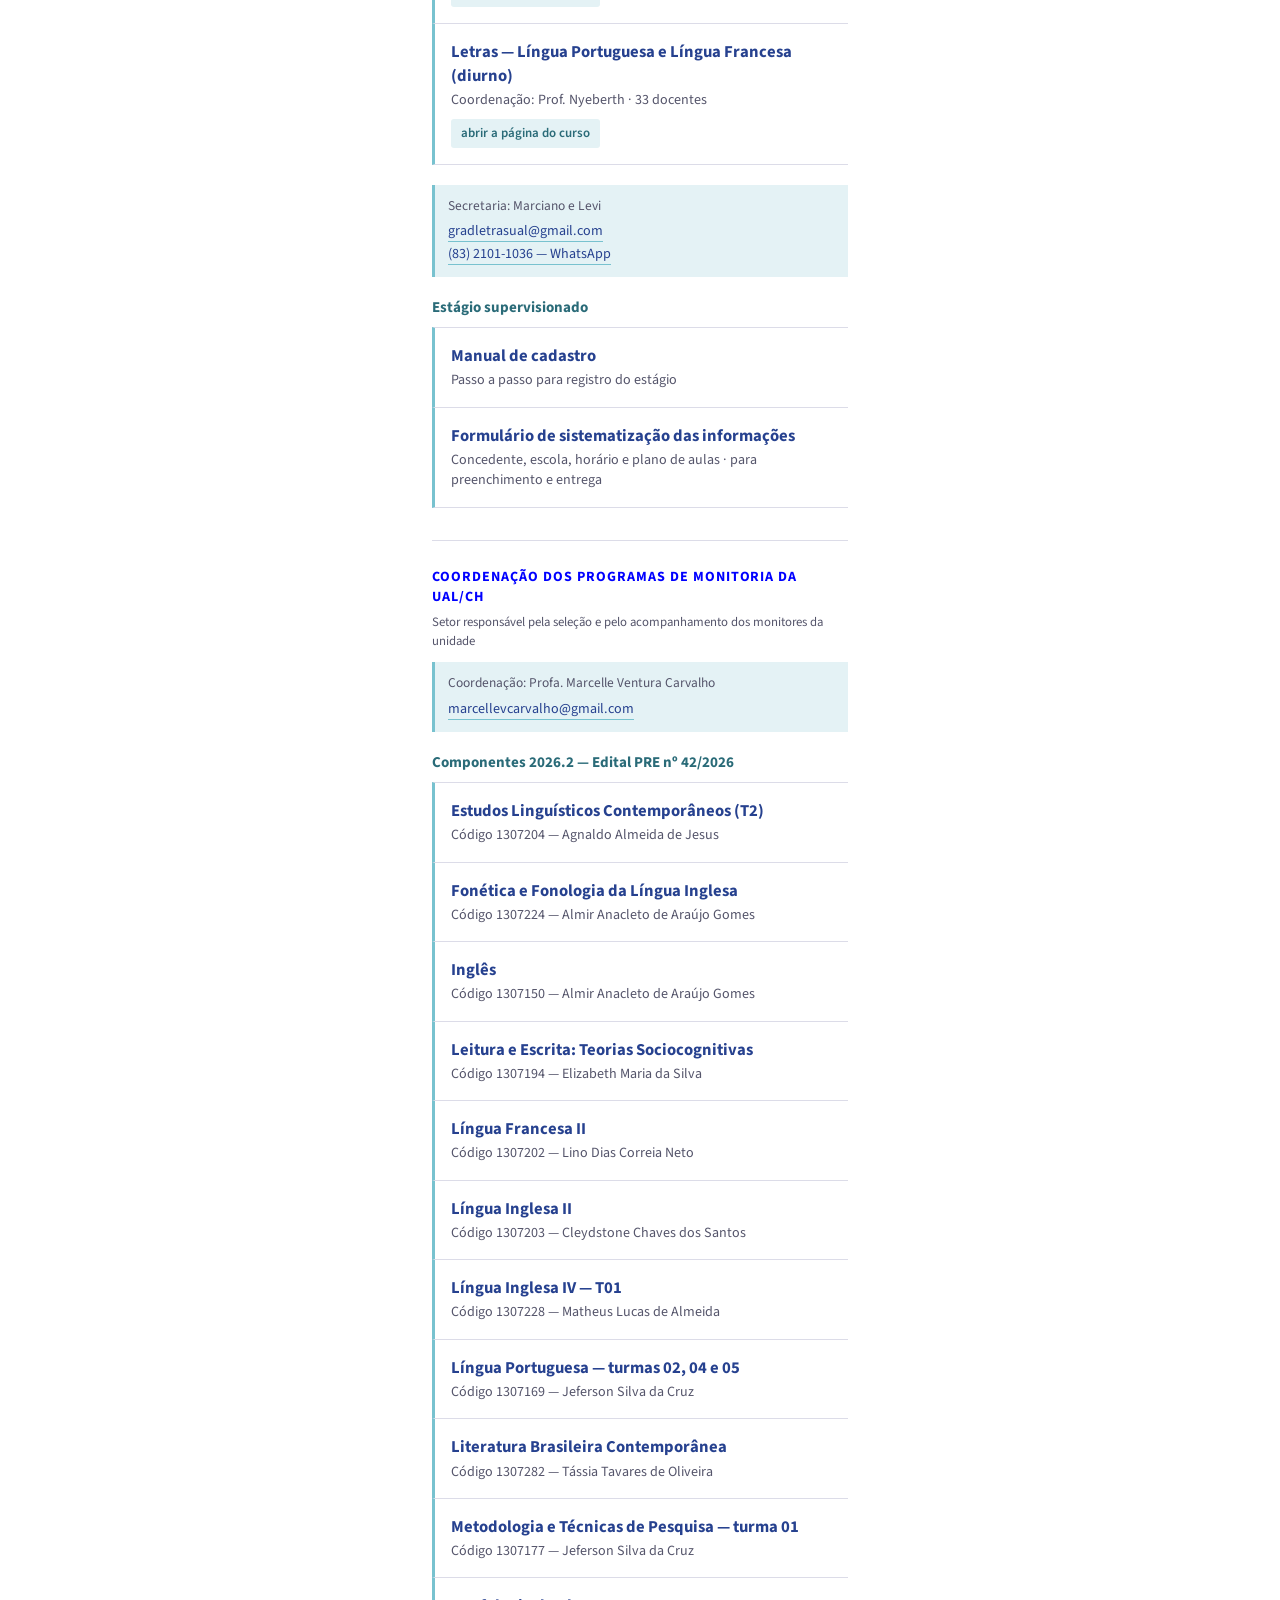
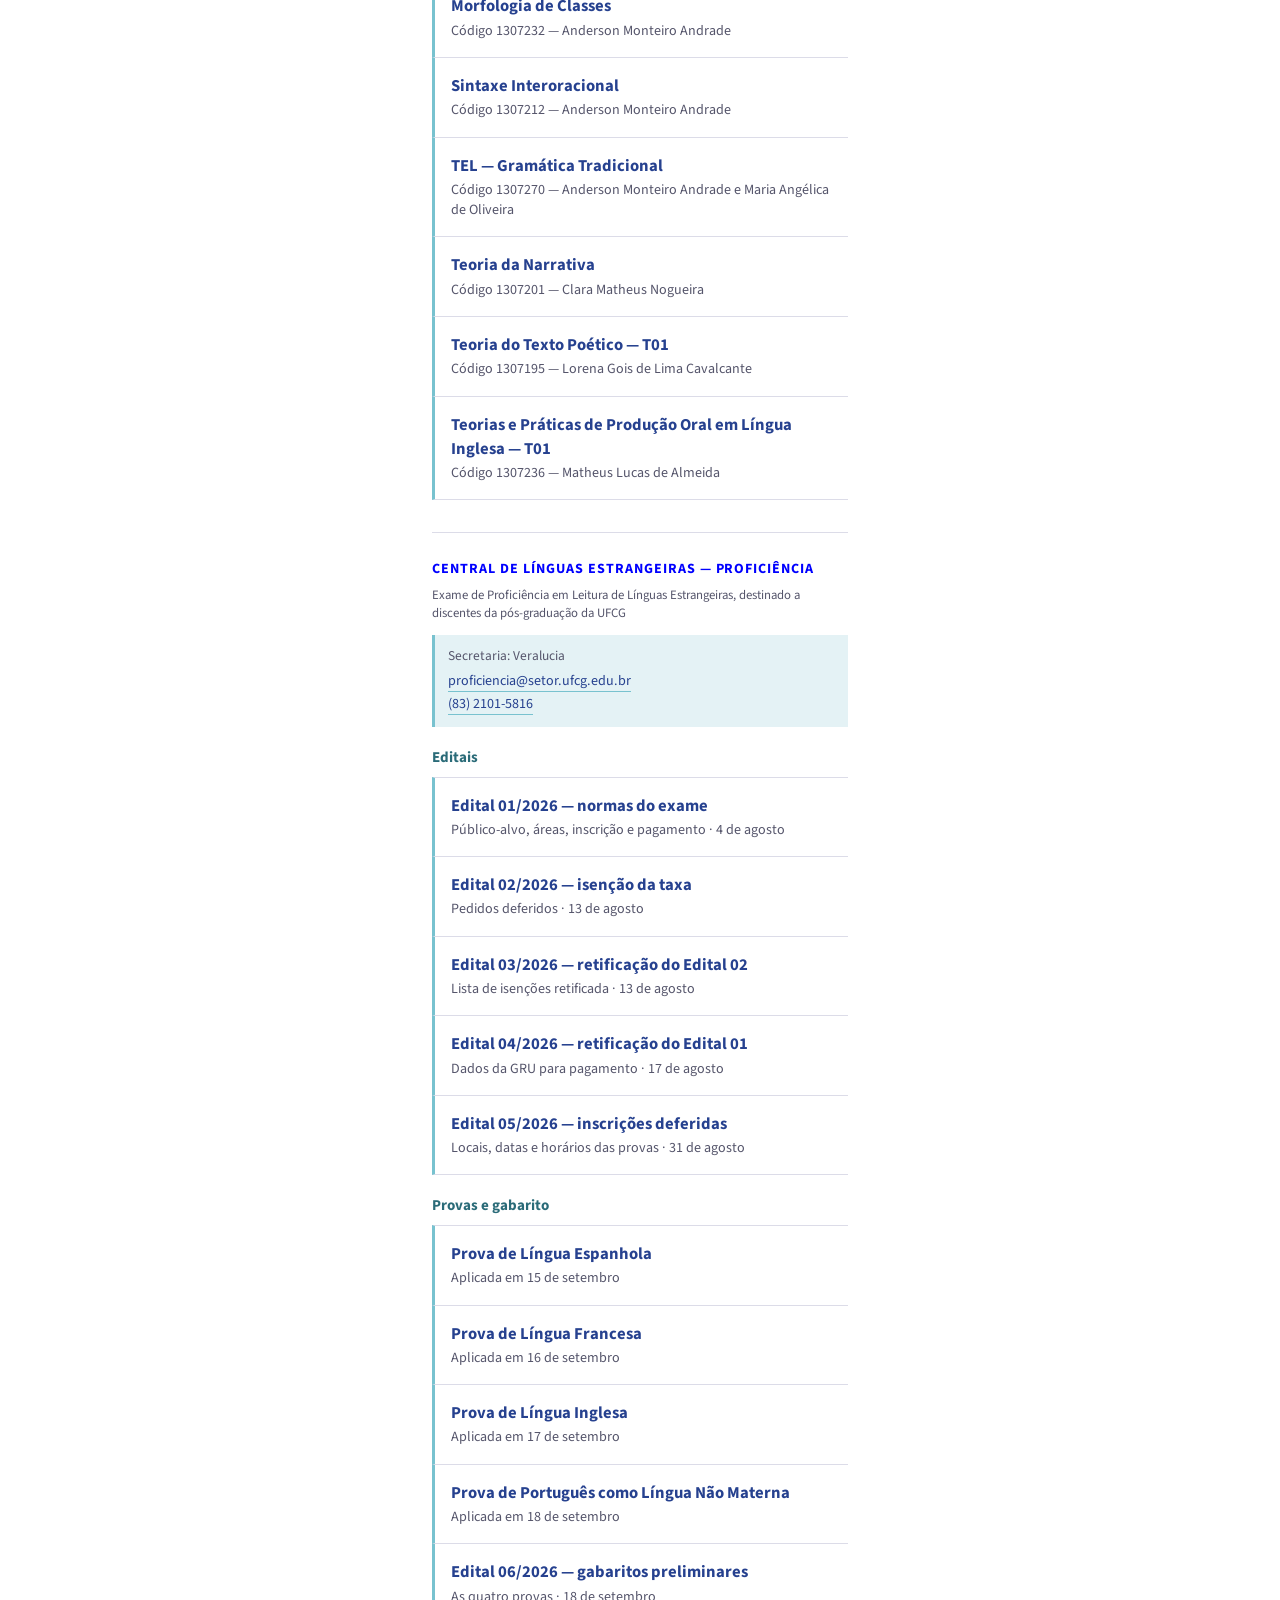
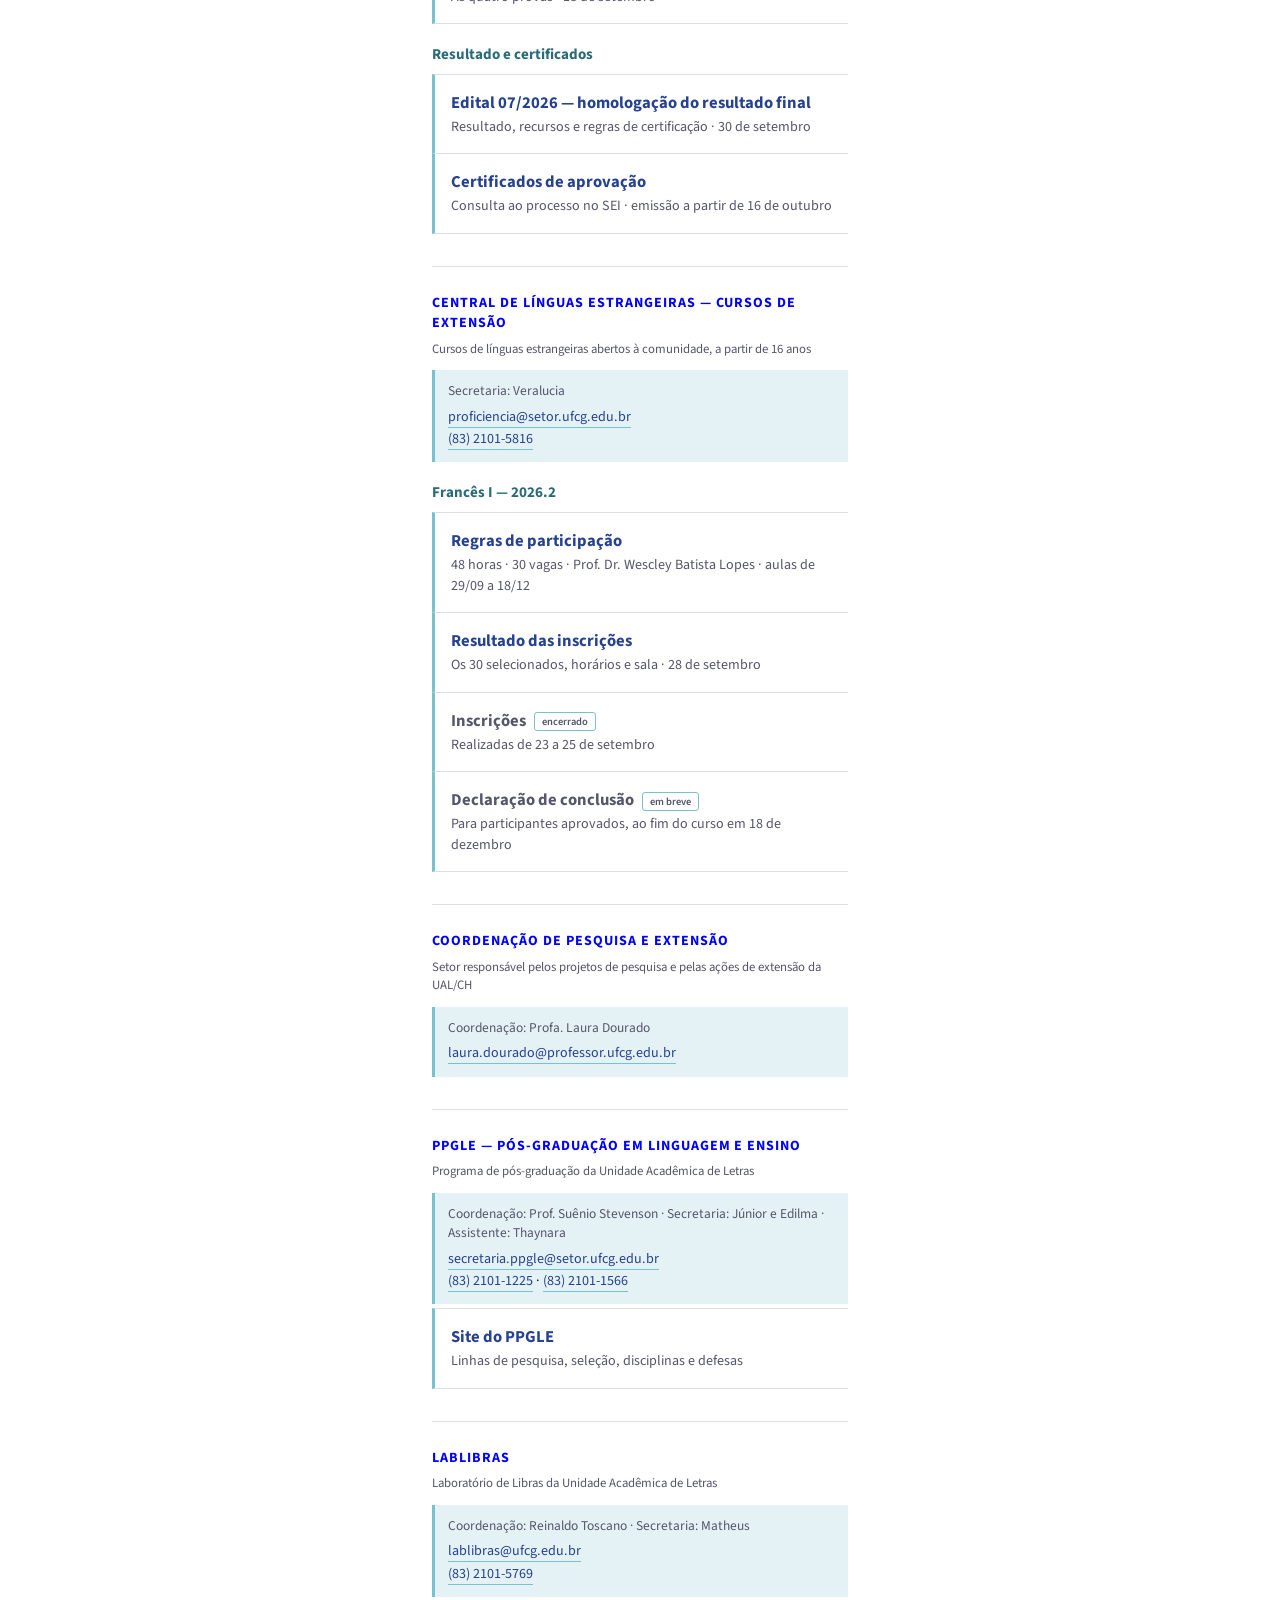
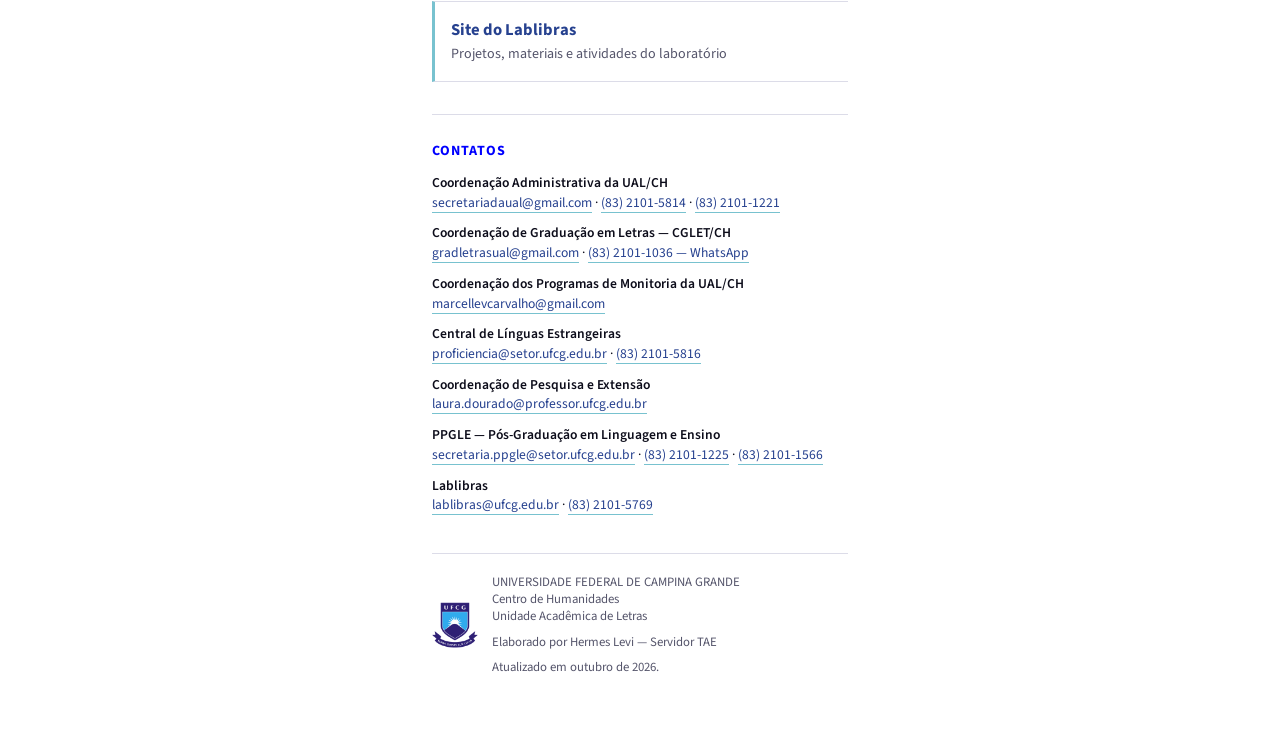
==== commit 01d2d1fd: "Cria uma pagina por curso de graduacao Cada um dos seis cursos passa a ter pagina propria, com cor d" ====
--- a/index.html
+++ b/index.html
@@ -137,8 +137,6 @@
   .indice a:hover{border-bottom-color:var(--azul)}
   .indice a:focus-visible{outline:2px solid var(--azul);outline-offset:2px}
 
-  div.link.curso{cursor:default}
-  div.link.curso:hover{border-left-color:var(--azul-livro);background:transparent}
   .curso .faixas{display:flex;flex-direction:column;align-items:flex-start;gap:5px;margin-top:9px}
   .curso .fluxo{
     display:inline-block;
@@ -227,56 +225,39 @@
     <h2>Coordenação de Graduação em Letras — CGLET/CH</h2>
     <p class="aviso">Coordenações e secretaria dos cursos de graduação da UAL/CH</p>
 
-    <h3>Cursos, coordenações e fluxogramas</h3>
+    <h3>Cursos de graduação</h3>
+    <p class="aviso">Cada curso tem página própria, com documentos, coordenação e corpo docente</p>
     <nav class="links" aria-label="Cursos de graduação em Letras">
-      <div class="link curso">
+      <a class="link curso" href="cursos/espanhol/">
         <span class="rotulo">Letras — Língua Espanhola (noturno)</span>
-        <span class="nota">Coordenação: Profa. Lorena</span>
-        <span class="faixas">
-          <a class="fluxo" href="arquivos/cursos-de-letras/letras-lingua-espanhola-noturno.pdf" target="_blank" rel="noopener">estrutura curricular e fluxograma</a>
-          <a class="fluxo" href="arquivos/cursos-de-letras/ppc-letras-lingua-espanhola-noturno.pdf" target="_blank" rel="noopener">Projeto Pedagógico do Curso</a>
-        </span>
-      </div>
-      <div class="link curso">
+        <span class="nota">Coordenação: Profa. Lorena · 7 docentes</span>
+        <span class="faixas"><span class="fluxo">abrir a página do curso</span></span>
+      </a>
+      <a class="link curso" href="cursos/ingles/">
         <span class="rotulo">Letras — Língua Inglesa (diurno)</span>
-        <span class="nota">Coordenação: Prof. Almir</span>
-        <span class="faixas">
-          <a class="fluxo" href="arquivos/cursos-de-letras/letras-lingua-inglesa-diurno.pdf" target="_blank" rel="noopener">estrutura curricular e fluxograma</a>
-          <a class="fluxo" href="arquivos/cursos-de-letras/ppc-letras-lingua-inglesa-diurno.pdf" target="_blank" rel="noopener">Projeto Pedagógico do Curso</a>
-        </span>
-      </div>
-      <div class="link curso">
+        <span class="nota">Coordenação: Prof. Almir · 9 docentes</span>
+        <span class="faixas"><span class="fluxo">abrir a página do curso</span></span>
+      </a>
+      <a class="link curso" href="cursos/libras/">
         <span class="rotulo">Letras Libras (diurno)</span>
-        <span class="nota">Coordenação: Profa. Girlaine</span>
-        <span class="faixas">
-          <a class="fluxo" href="arquivos/cursos-de-letras/letras-libras-diurno.pdf" target="_blank" rel="noopener">estrutura curricular e fluxograma</a>
-          <span class="fluxo vazio">Projeto Pedagógico do Curso — em breve</span>
-        </span>
-      </div>
-      <div class="link curso">
+        <span class="nota">Coordenação: Profa. Girlaine · 14 docentes</span>
+        <span class="faixas"><span class="fluxo">abrir a página do curso</span></span>
+      </a>
+      <a class="link curso" href="cursos/portugues-diurno/">
         <span class="rotulo">Letras — Língua Portuguesa (diurno)</span>
-        <span class="nota">Coordenação: Profa. Maria Marta</span>
-        <span class="faixas">
-          <a class="fluxo" href="arquivos/cursos-de-letras/letras-lingua-portuguesa-diurno.pdf" target="_blank" rel="noopener">estrutura curricular e fluxograma</a>
-          <a class="fluxo" href="arquivos/cursos-de-letras/ppc-letras-lingua-portuguesa-diurno.pdf" target="_blank" rel="noopener">Projeto Pedagógico do Curso</a>
-        </span>
-      </div>
-      <div class="link curso">
+        <span class="nota">Coordenação: Profa. Maria Marta · 27 docentes</span>
+        <span class="faixas"><span class="fluxo">abrir a página do curso</span></span>
+      </a>
+      <a class="link curso" href="cursos/portugues-noturno/">
         <span class="rotulo">Letras — Língua Portuguesa (noturno)</span>
-        <span class="nota">Coordenação: Prof. Anderson</span>
-        <span class="faixas">
-          <a class="fluxo" href="arquivos/cursos-de-letras/letras-lingua-portuguesa-noturno.pdf" target="_blank" rel="noopener">estrutura curricular e fluxograma</a>
-          <a class="fluxo" href="arquivos/cursos-de-letras/ppc-letras-lingua-portuguesa-noturno.pdf" target="_blank" rel="noopener">Projeto Pedagógico do Curso</a>
-        </span>
-      </div>
-      <div class="link curso">
+        <span class="nota">Coordenação: Prof. Anderson · 27 docentes</span>
+        <span class="faixas"><span class="fluxo">abrir a página do curso</span></span>
+      </a>
+      <a class="link curso" href="cursos/portugues-frances/">
         <span class="rotulo">Letras — Língua Portuguesa e Língua Francesa (diurno)</span>
-        <span class="nota">Coordenação: Prof. Nyeberth</span>
-        <span class="faixas">
-          <a class="fluxo" href="arquivos/cursos-de-letras/letras-lingua-portuguesa-e-francesa-diurno.pdf" target="_blank" rel="noopener">estrutura curricular e fluxograma</a>
-          <a class="fluxo" href="arquivos/cursos-de-letras/ppc-letras-lingua-portuguesa-e-francesa-diurno.pdf" target="_blank" rel="noopener">Projeto Pedagógico do Curso</a>
-        </span>
-      </div>
+        <span class="nota">Coordenação: Prof. Nyeberth · 33 docentes</span>
+        <span class="faixas"><span class="fluxo">abrir a página do curso</span></span>
+      </a>
     </nav>
 
     <div class="ficha ficha-fim">
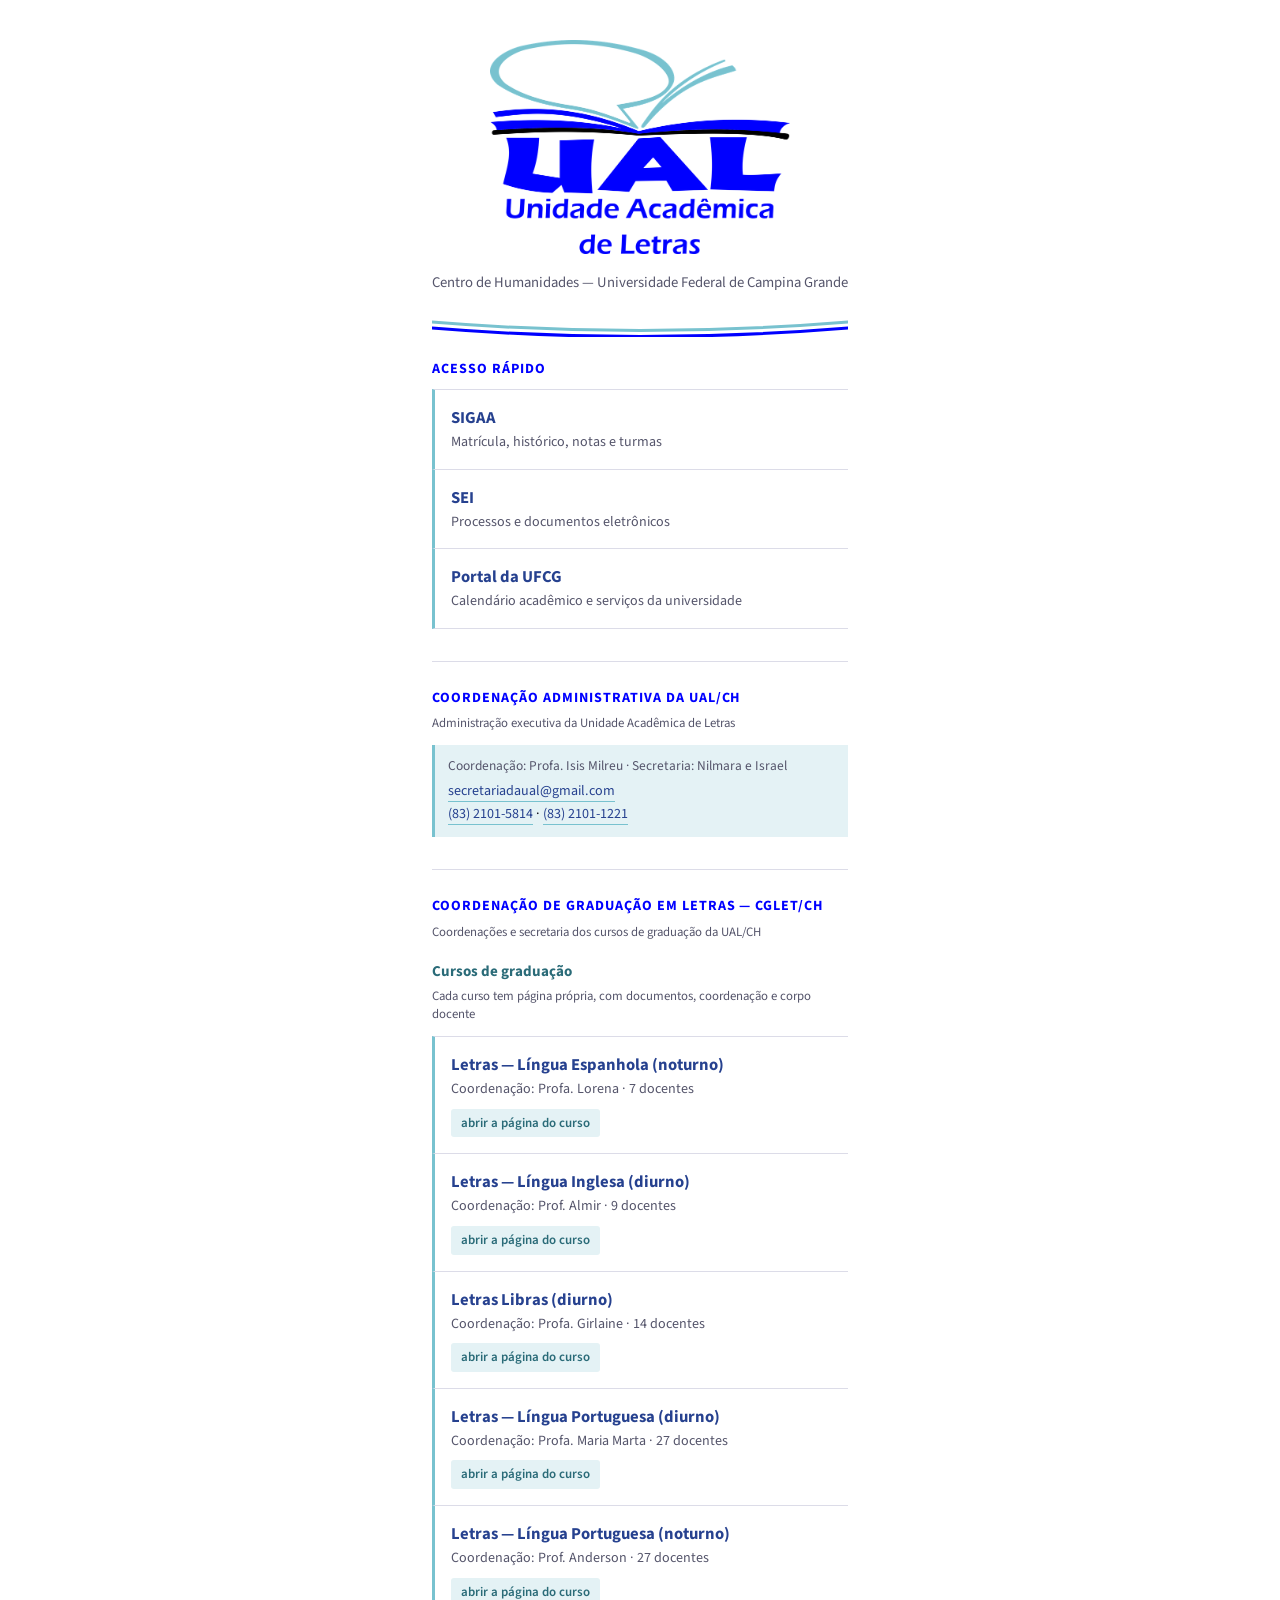
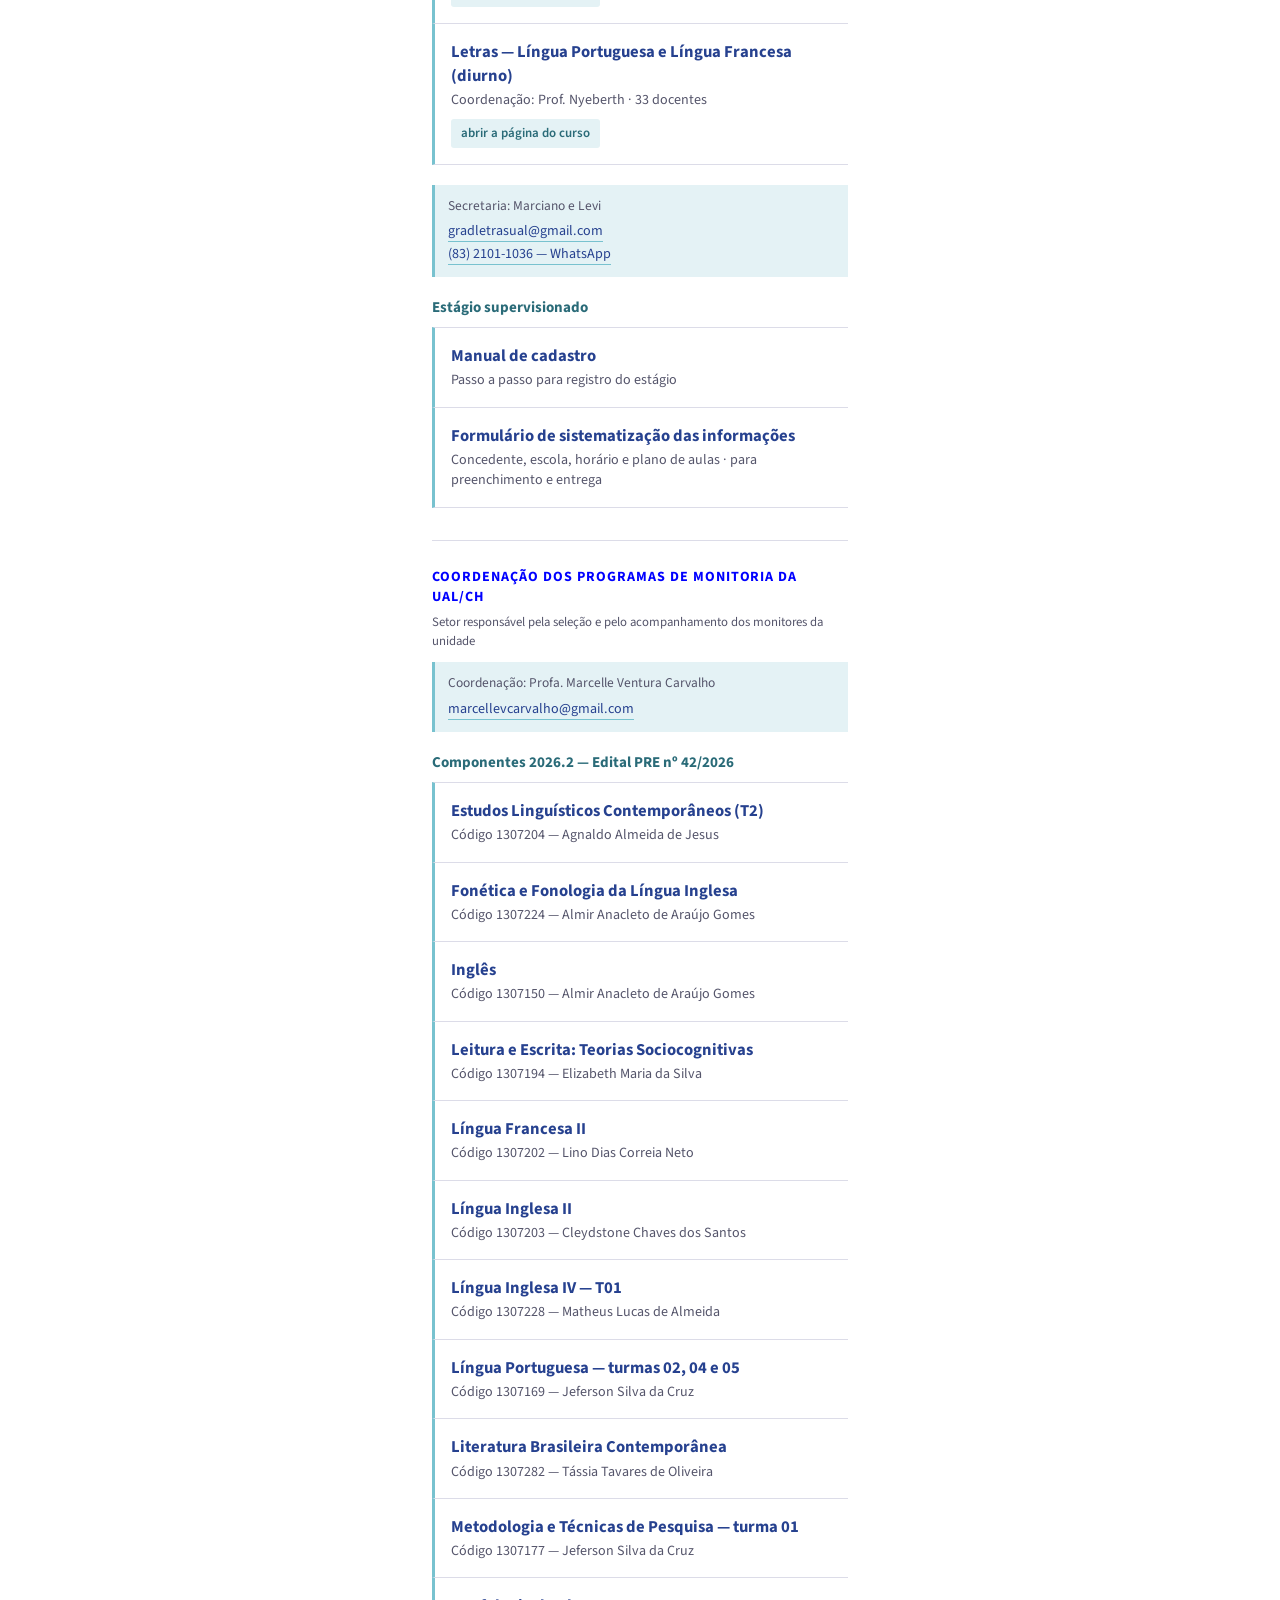
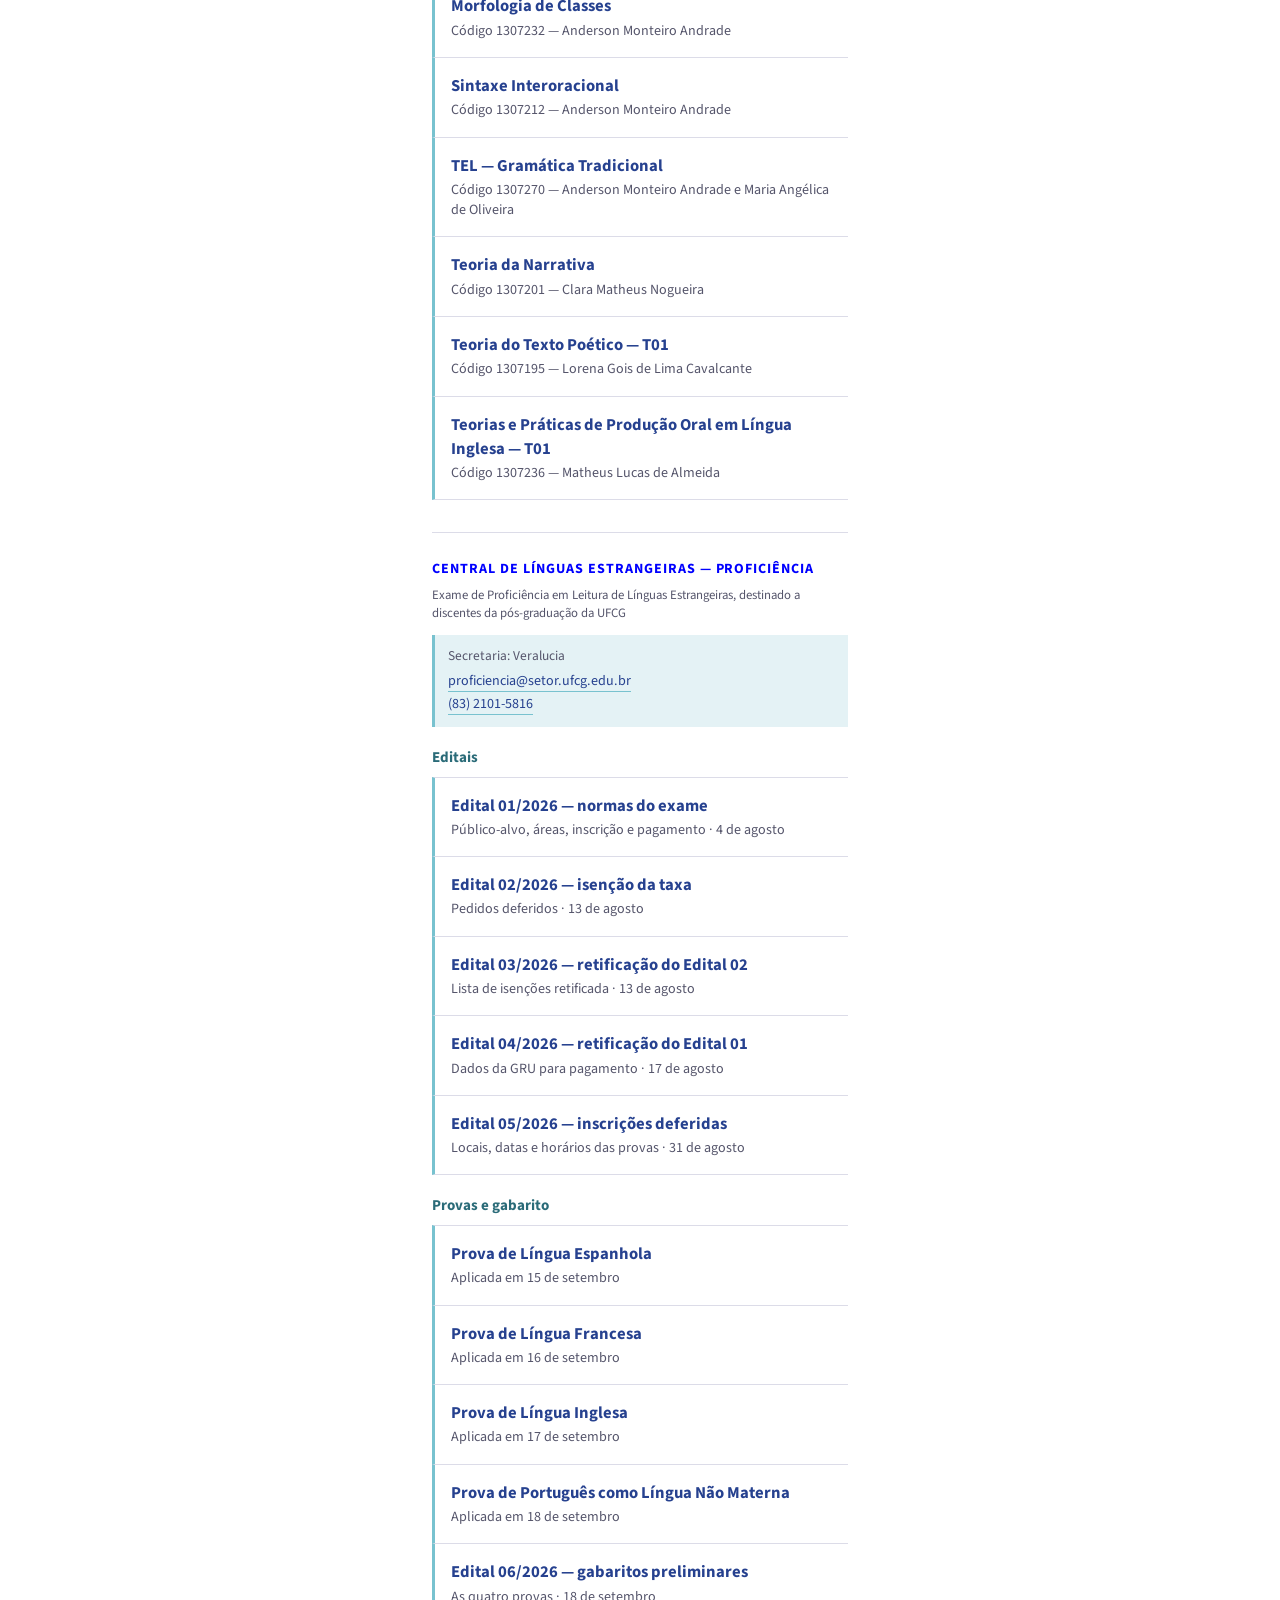
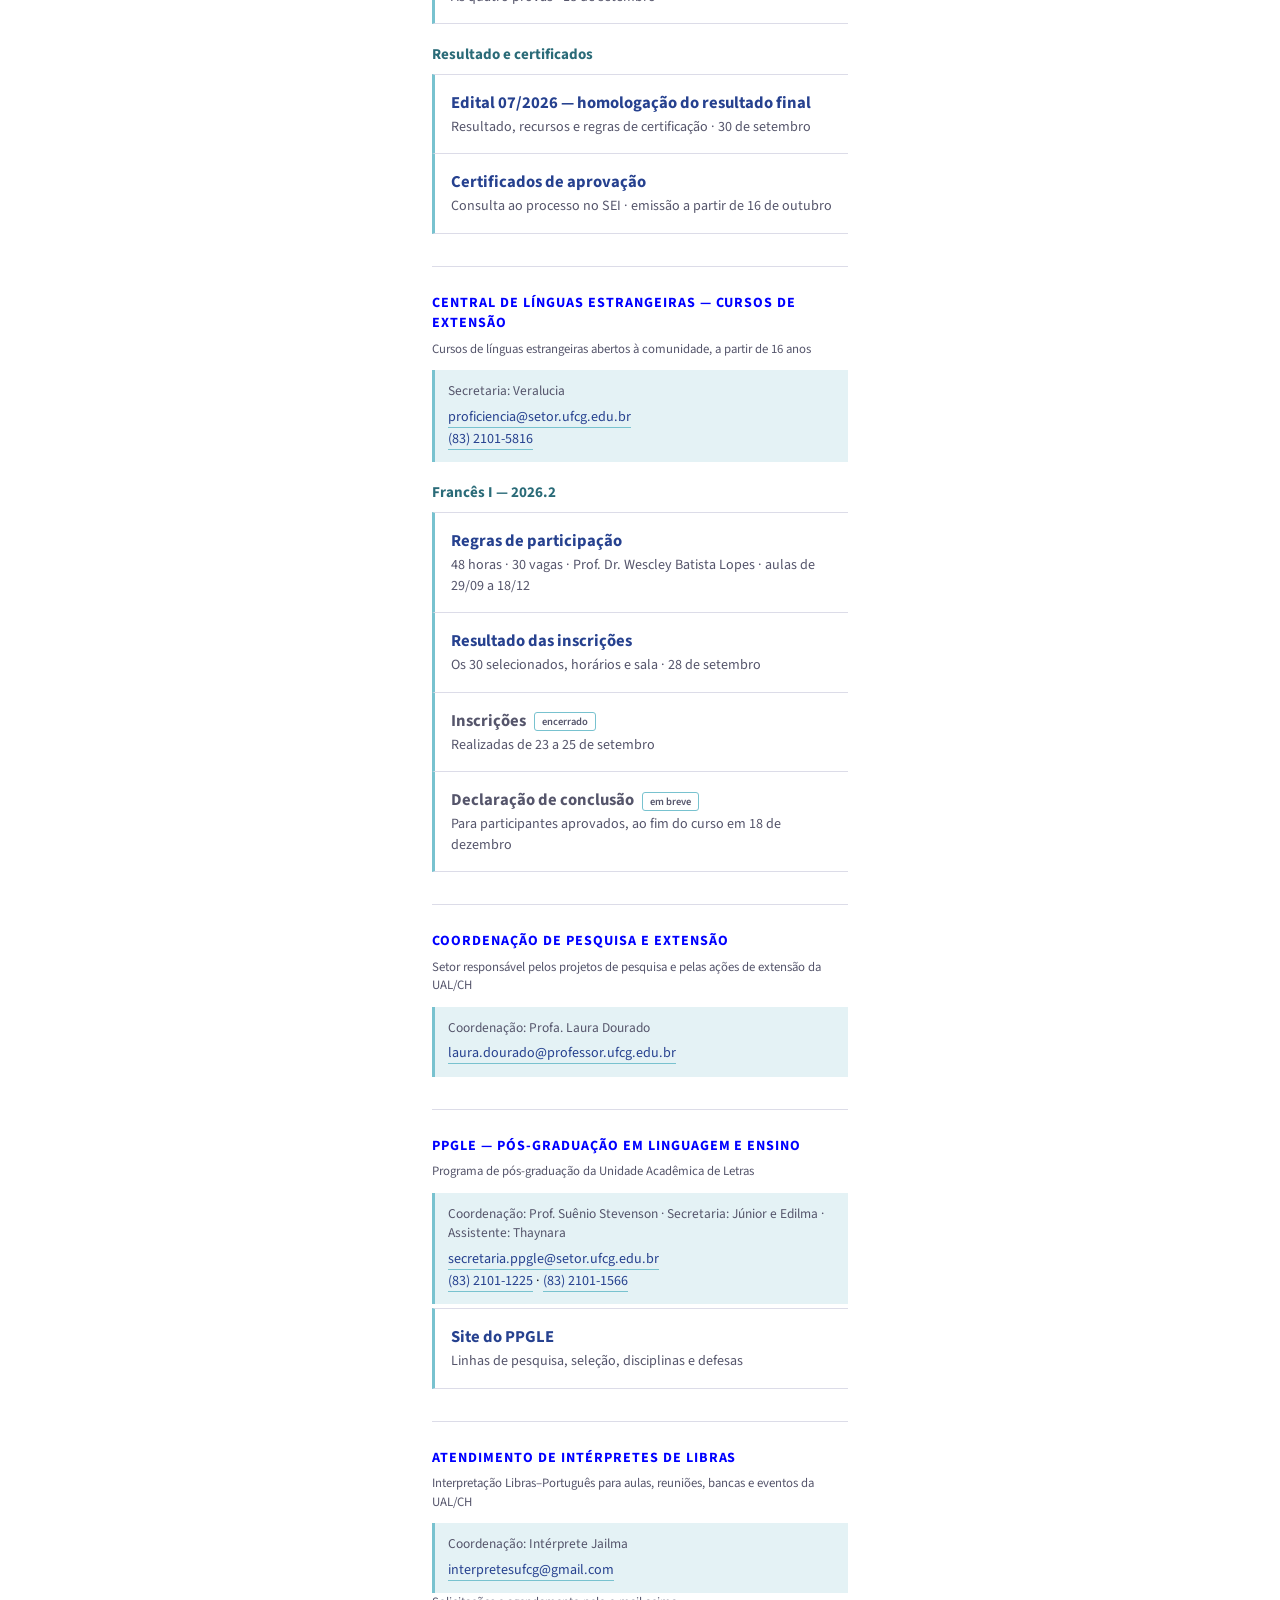
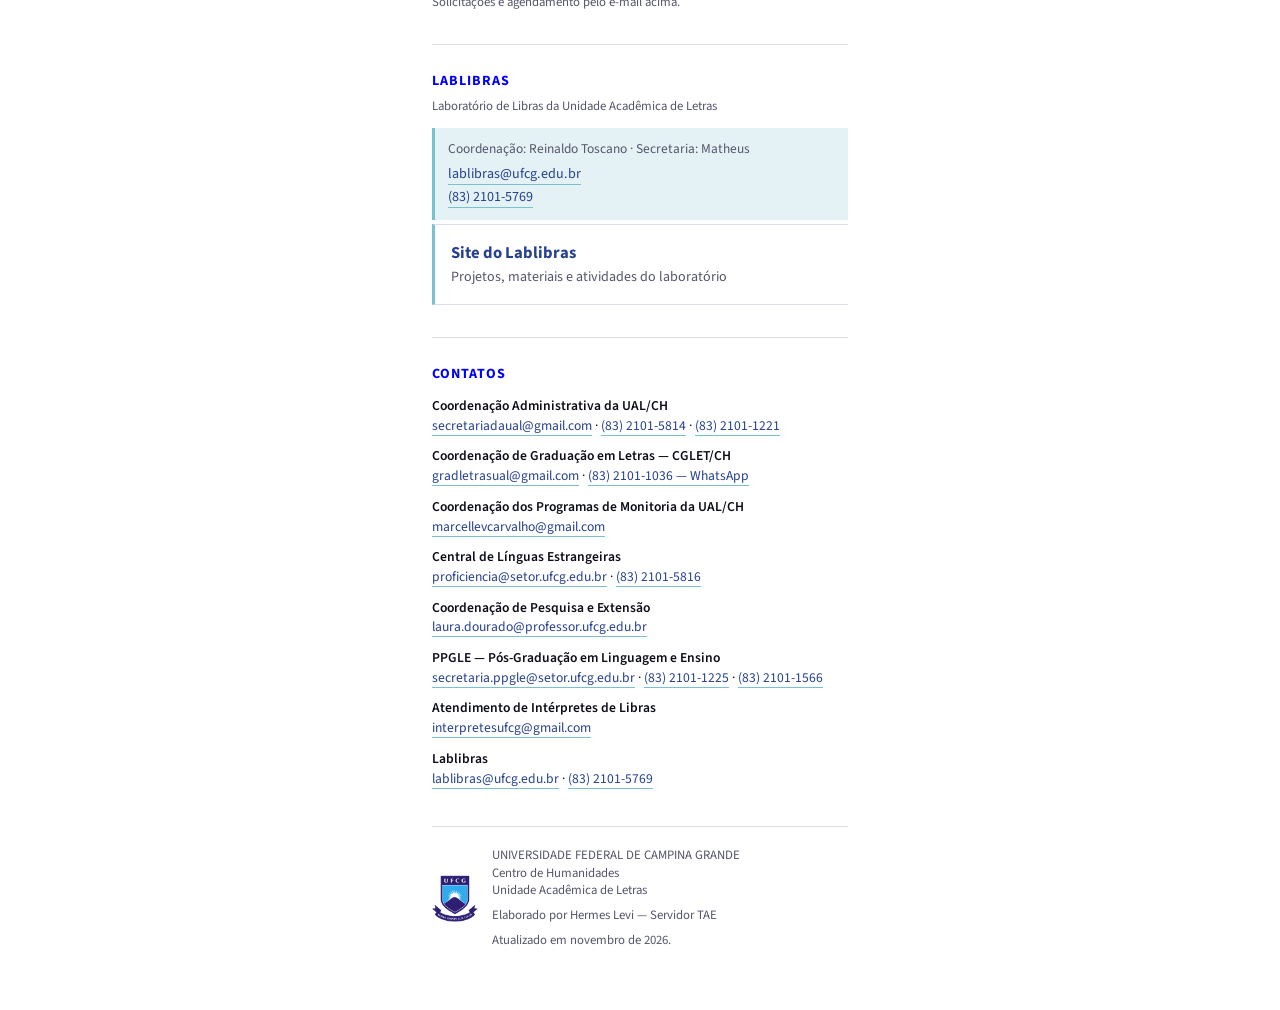
==== commit 9ccd1fbb: "Cria a secao de Atendimento de Interpretes de Libras e padroniza o rodape Nova secao no hub, entre o" ====
--- a/index.html
+++ b/index.html
@@ -493,6 +493,18 @@
     </nav>
   </section>
 
+
+  <section class="grupo">
+    <h2>Atendimento de Intérpretes de Libras</h2>
+    <p class="aviso">Interpretação Libras–Português para aulas, reuniões, bancas e eventos da UAL/CH</p>
+    <div class="ficha">
+      <p>Coordenação: Intérprete Jailma</p>
+      <ul>
+        <li><a href="mailto:interpretesufcg@gmail.com">interpretesufcg@gmail.com</a></li>
+      </ul>
+    </div>
+    <p class="aviso">Solicitações e agendamento pelo e-mail acima.</p>
+  </section>
   <section class="grupo">
     <h2>Lablibras</h2>
     <p class="aviso">Laboratório de Libras da Unidade Acadêmica de Letras</p>
@@ -537,6 +549,10 @@
       <li>
         <b>PPGLE — Pós-Graduação em Linguagem e Ensino</b>
         <a href="mailto:secretaria.ppgle@setor.ufcg.edu.br">secretaria.ppgle@setor.ufcg.edu.br</a> · <a href="tel:+558321011225">(83) 2101-1225</a> · <a href="tel:+558321011566">(83) 2101-1566</a>
+      </li>
+      <li>
+        <b>Atendimento de Intérpretes de Libras</b>
+        <a href="mailto:interpretesufcg@gmail.com">interpretesufcg@gmail.com</a>
       </li>
       <li>
         <b>Lablibras</b>
@@ -550,7 +566,7 @@
     <div class="creditos">
       <p>UNIVERSIDADE FEDERAL DE CAMPINA GRANDE<br>Centro de Humanidades<br>Unidade Acadêmica de Letras</p>
       <p>Elaborado por Hermes Levi — Servidor TAE</p>
-      <p>Atualizado em outubro de 2026.</p>
+      <p>Atualizado em novembro de 2026.</p>
     </div>
   </footer>
 
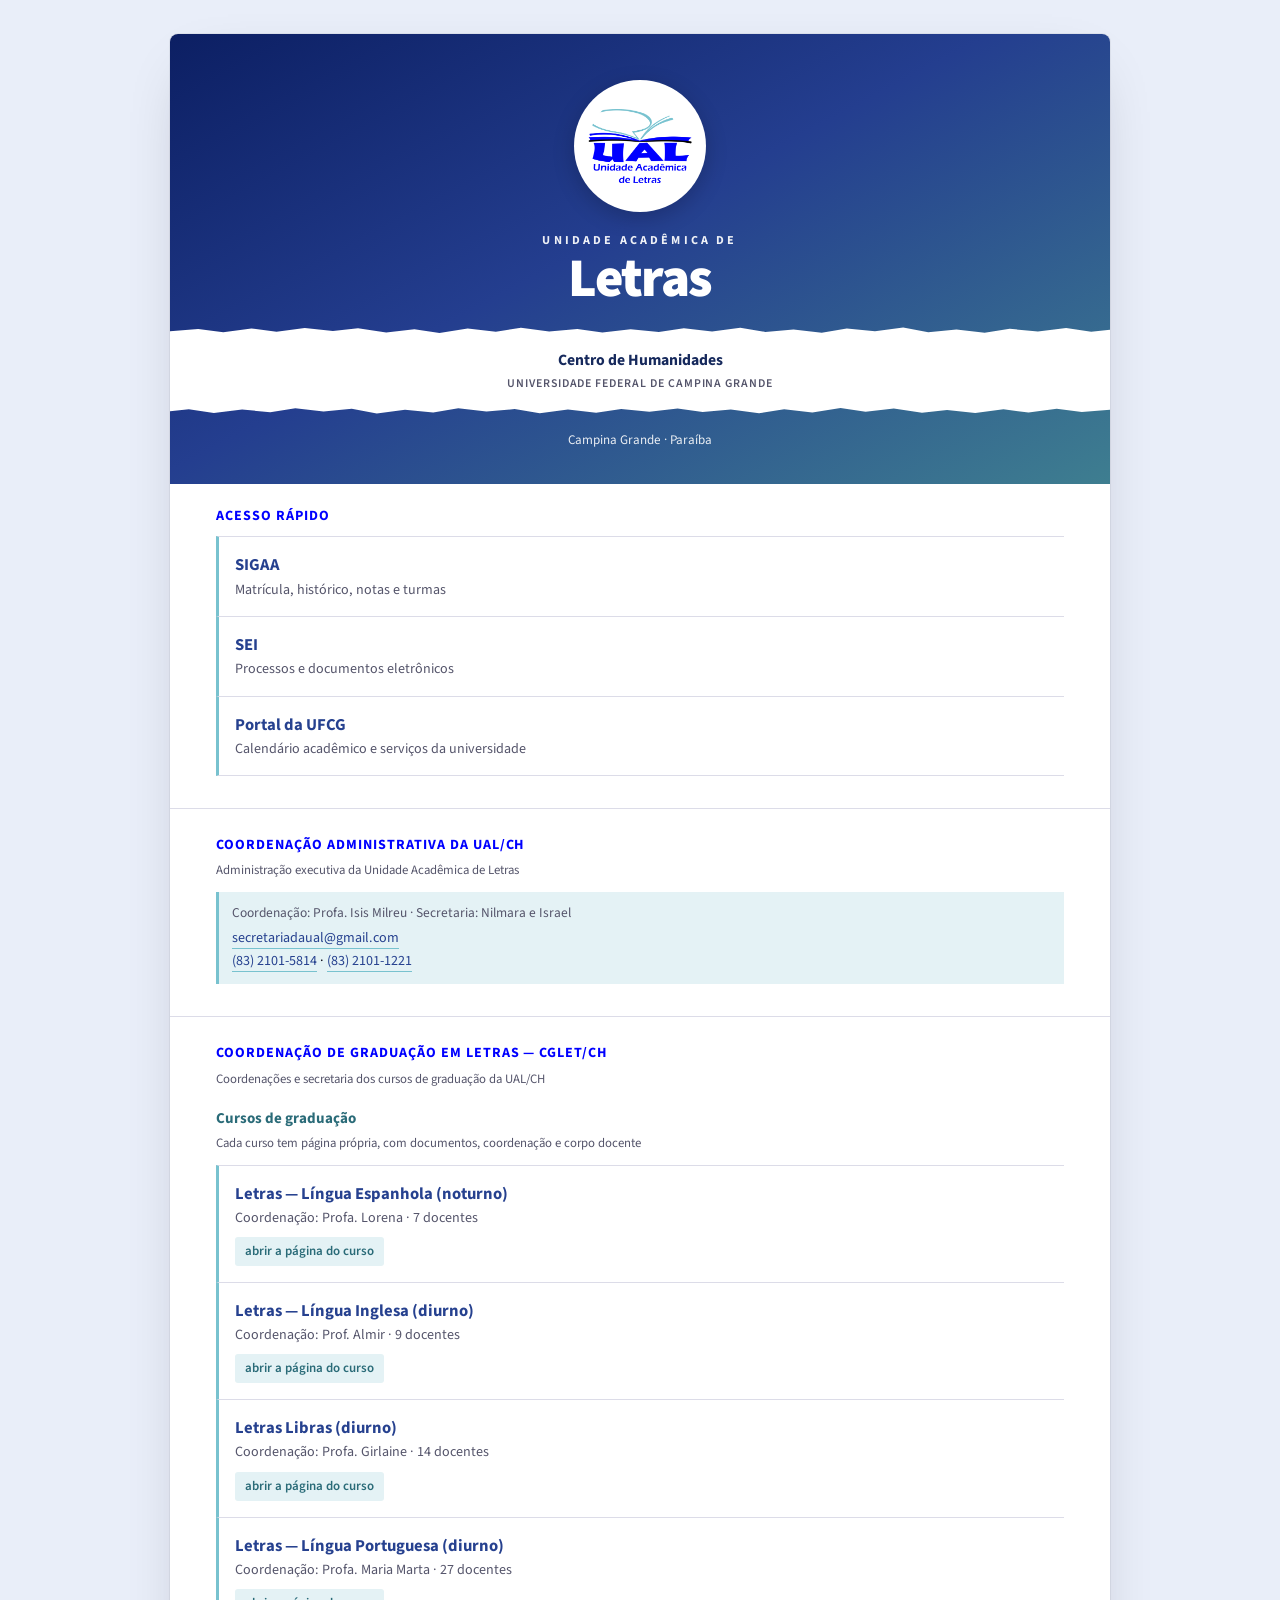
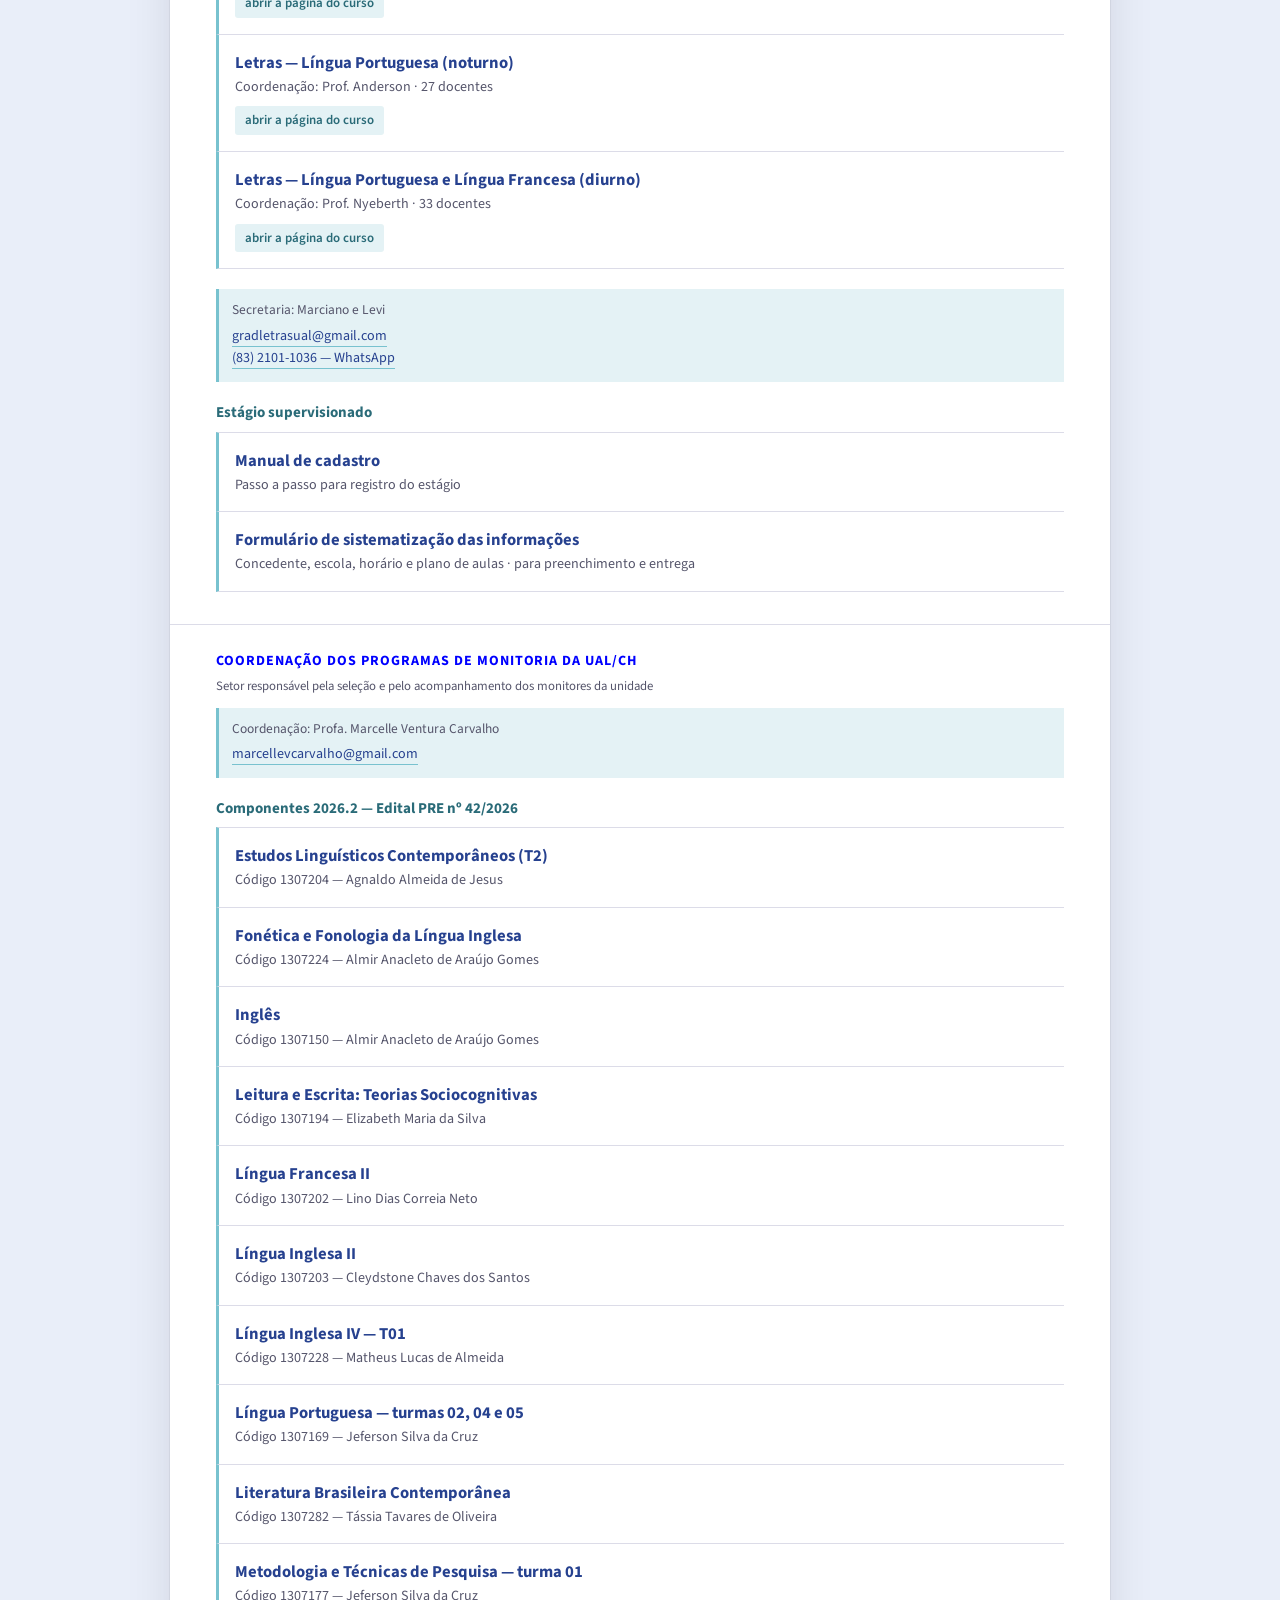
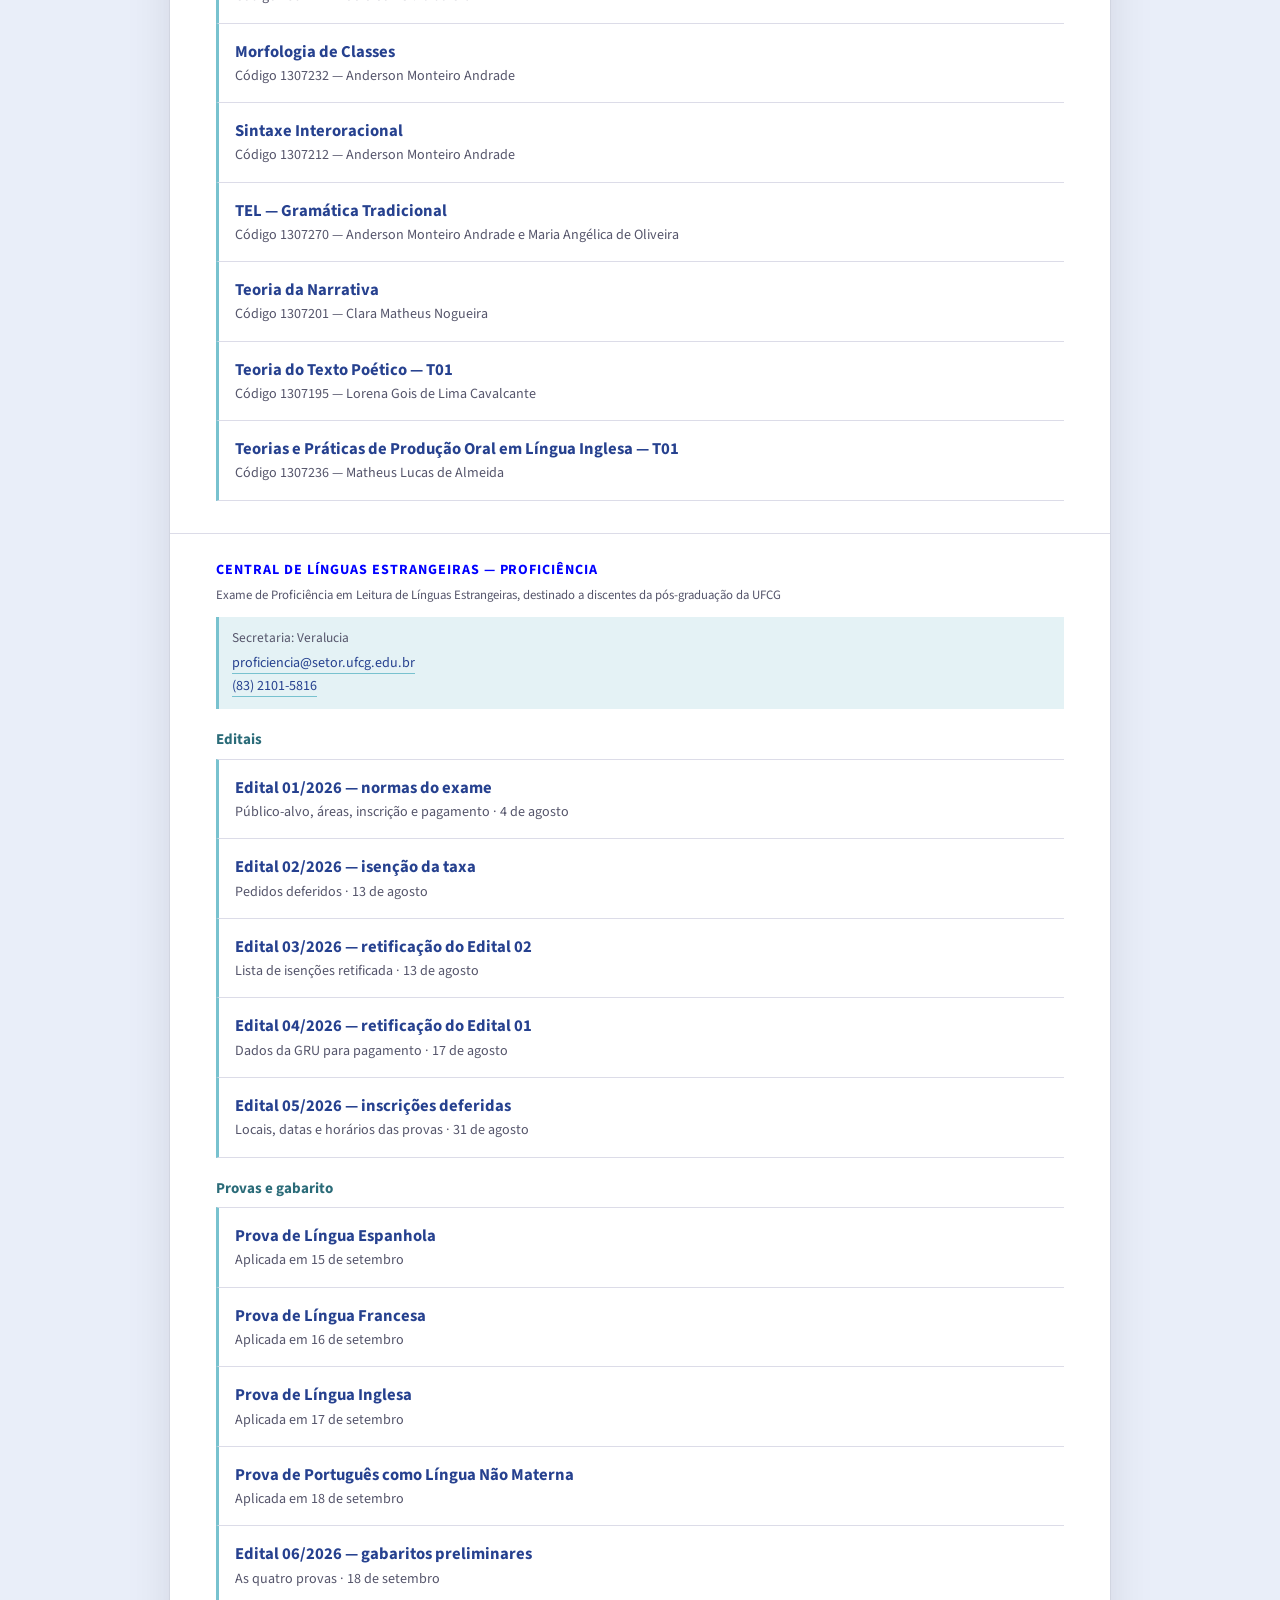
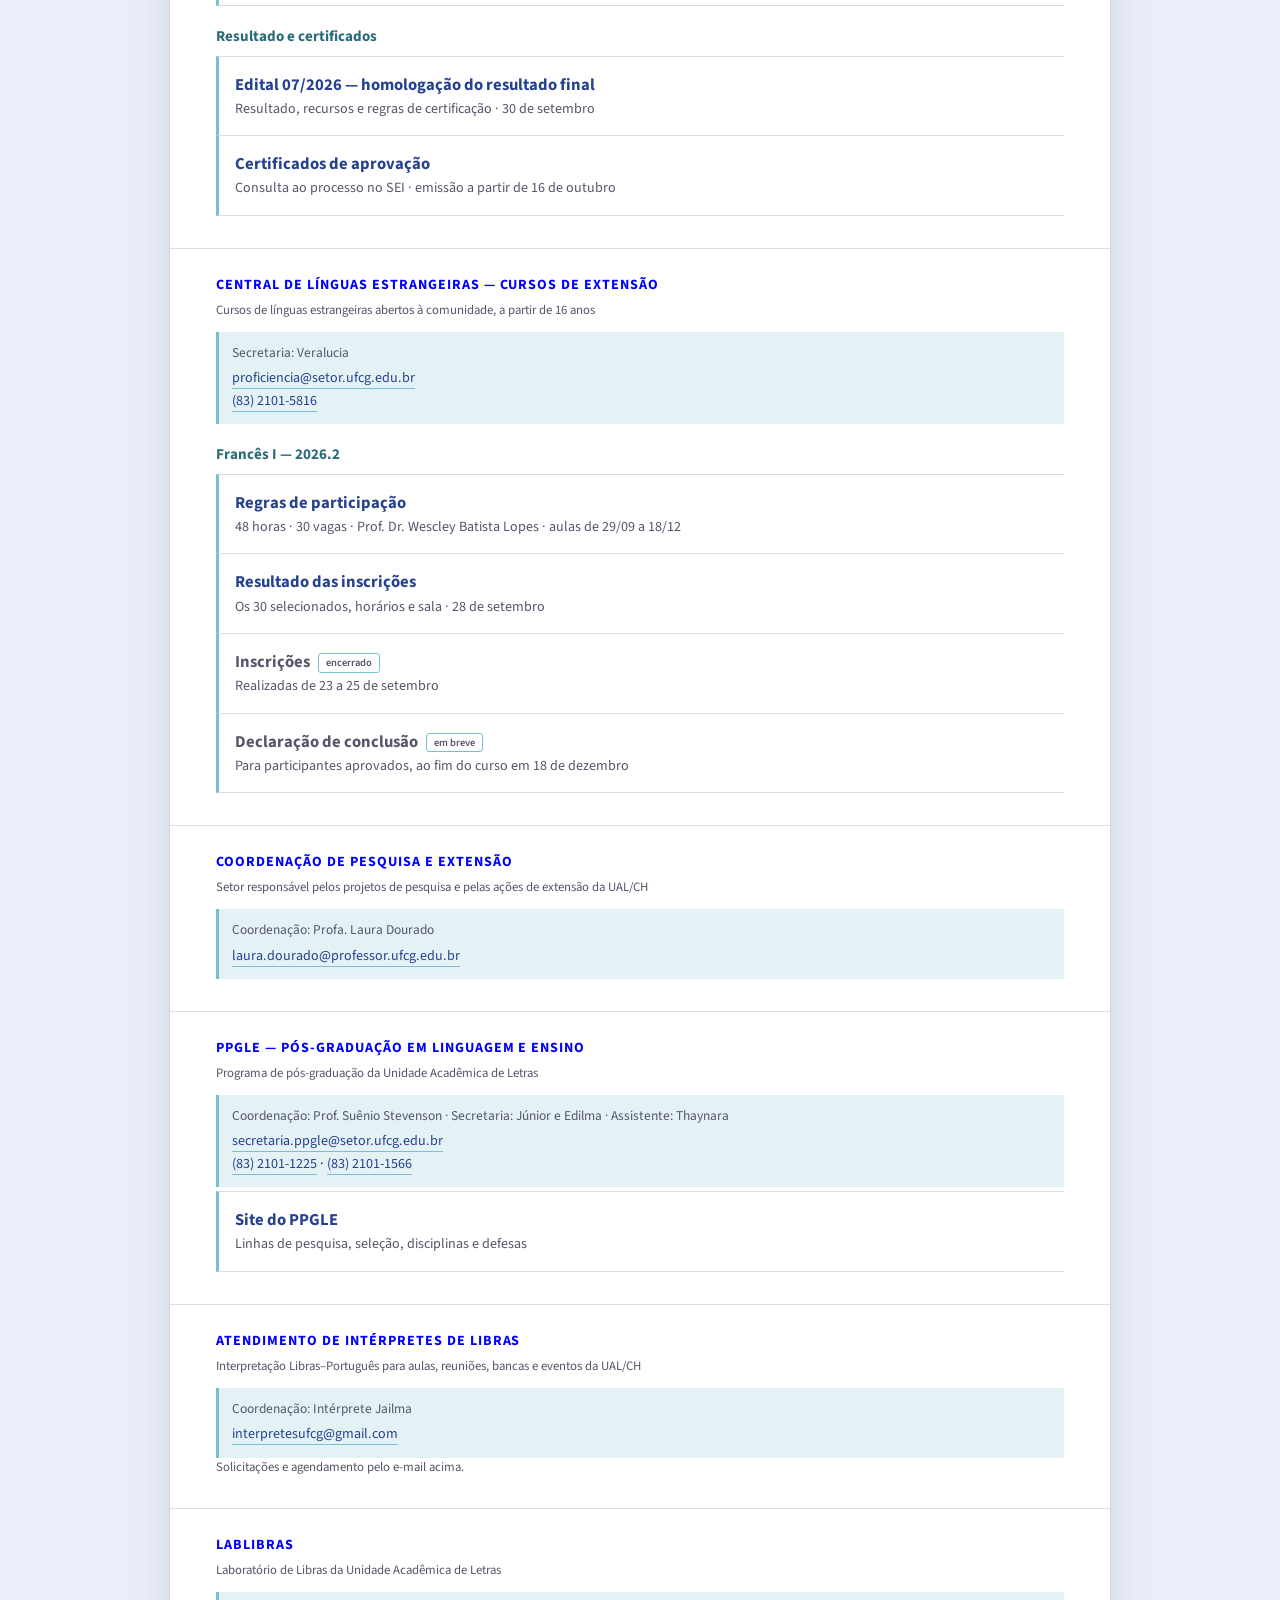
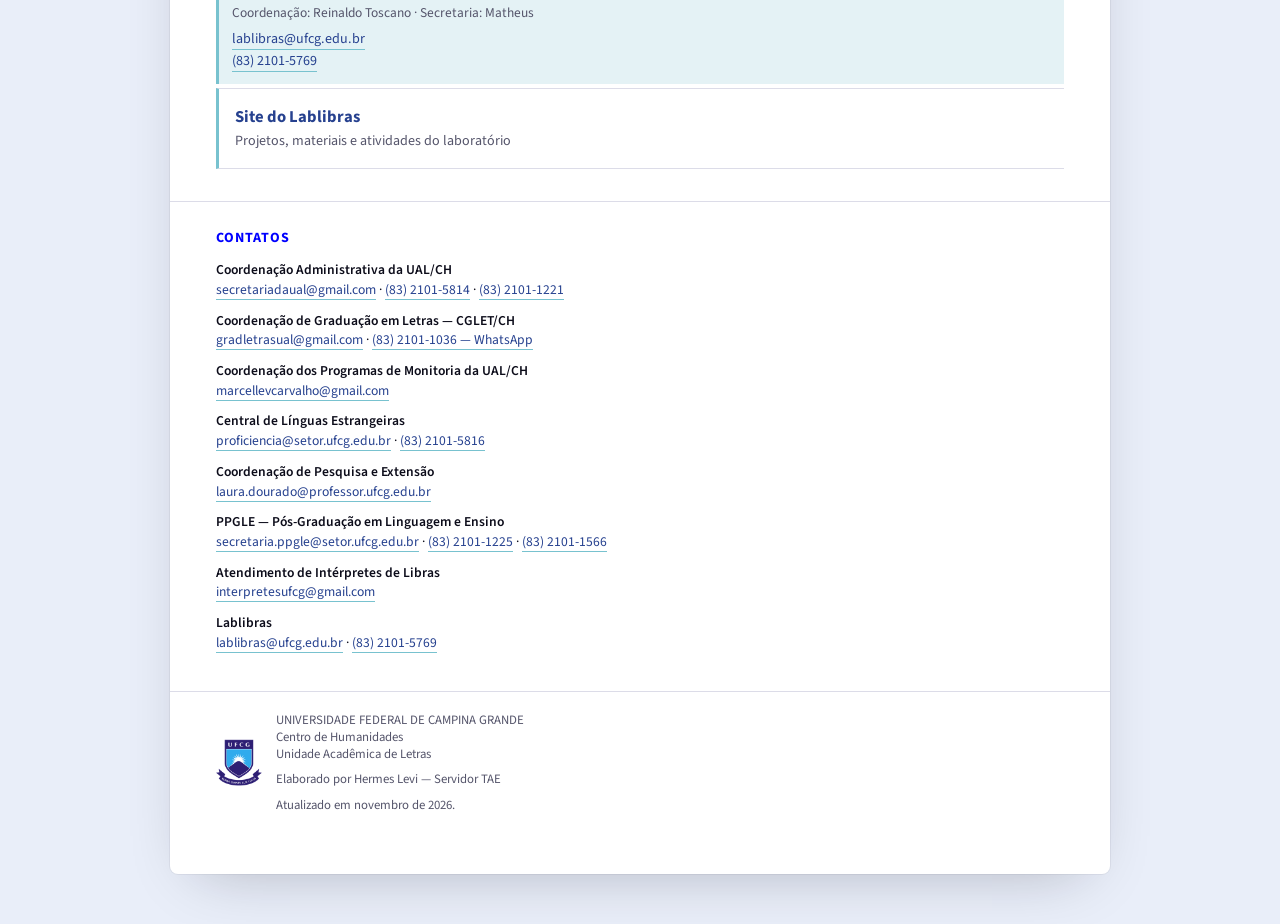
==== commit 73ee40a6: "Aplica o novo layout a pagina principal O hub ganha a mesma capa das paginas de curso: selo da UAL e" ====
--- a/index.html
+++ b/index.html
@@ -23,16 +23,80 @@
   }
   *{box-sizing:border-box}
   html{-webkit-text-size-adjust:100%}
+  /* tons da propria logo: o azul do UAL e o verde-agua do livro */
+  :root{
+    --cor:#243E8F;
+    --cor-escura:#16295C;
+    --cor-clara:#E9EEF9;
+  }
   body{
     margin:0;
-    background:var(--papel);
+    background:var(--cor-clara);
+    background-attachment:fixed;
     color:var(--tinta);
     font-family:"Source Sans 3",-apple-system,BlinkMacSystemFont,"Segoe UI",Roboto,sans-serif;
     font-size:17px;
     line-height:1.45;
     -webkit-font-smoothing:antialiased;
   }
-  .pagina{max-width:460px;margin:0 auto;padding:40px 22px 60px}
+  .pagina{
+    max-width:560px;
+    margin:0 auto;
+    padding:0 0 60px;
+    background:var(--papel);
+    box-shadow:0 0 0 1px rgba(12,12,26,.05), 0 20px 60px -28px rgba(12,12,26,.30);
+  }
+  .pagina > section,
+  .pagina > footer{padding-left:22px;padding-right:22px}
+
+  /* ---------- capa da UAL ----------
+     O fundo repete o gesto da logo: azul profundo abrindo para o
+     verde-agua da curva do livro. */
+  .capa{
+    background:linear-gradient(152deg,#0C1F63 0%,#243E8F 46%,#3E7E90 100%);
+    color:#fff;
+    padding:30px 22px 26px;
+    text-align:center;
+  }
+  .capa .selo{
+    display:block;width:132px;height:132px;
+    margin:6px auto 0;padding:14px;
+    background:#fff;border-radius:50%;
+    object-fit:contain;
+    box-shadow:0 6px 22px rgba(0,0,0,.20);
+  }
+  .capa .sobrenome{
+    margin:20px 0 0;font-size:.76rem;font-weight:700;
+    letter-spacing:.26em;text-transform:uppercase;opacity:.92;
+  }
+  .capa h1{
+    margin:2px 0 0;font-size:2.9rem;line-height:1.02;
+    font-weight:900;letter-spacing:-.03em;
+  }
+  .rasgo{display:block;width:calc(100% + 44px);margin:18px -22px -1px;height:12px}
+  .rasgo-fim{margin:-1px -22px 0;transform:scaleX(-1)}
+  .faixa-casa{
+    margin:0 -22px;padding:11px 22px;
+    background:var(--papel);color:var(--cor-escura);
+    font-size:.98rem;font-weight:700;
+  }
+  .faixa-casa span{
+    display:block;margin-top:3px;
+    font-size:.74rem;font-weight:600;letter-spacing:.08em;
+    text-transform:uppercase;color:var(--tinta-suave);
+  }
+  .capa .local{margin:15px 0 0;font-size:.82rem;opacity:.9}
+
+  @media (min-width:1000px){
+    body{padding:34px 0 50px}
+    .pagina{max-width:940px;border-radius:8px;overflow:hidden}
+    .pagina > section,
+    .pagina > footer{padding-left:46px;padding-right:46px}
+    .capa{padding:40px 46px 34px}
+    .capa h1{font-size:3.4rem}
+    .rasgo{width:calc(100% + 92px);margin-left:-46px;margin-right:-46px}
+    .faixa-casa{margin:0 -46px;padding:13px 46px}
+  }
 
   /* cabeçalho */
   .marca{display:block;width:100%;max-width:300px;height:auto;margin:0 auto}
@@ -181,15 +245,23 @@
 
 <main class="pagina">
 
-  <header>
-    <img class="marca" src="[data-uri]" alt="Unidade Acadêmica de Letras">
-    <p class="casa">Centro de Humanidades — Universidade Federal de Campina Grande</p>
-  </header>
-
-  <svg class="curva" viewBox="0 0 400 18" preserveAspectRatio="none" aria-hidden="true">
-    <path d="M0 3 Q200 20 400 3" fill="none" stroke="#78C2CF" stroke-width="3" stroke-linecap="round"/>
-    <path d="M0 9 Q200 26 400 9" fill="none" stroke="#0000FF" stroke-width="3" stroke-linecap="round"/>
-  </svg>
+  <div class="capa">
+    <img class="selo" alt="Unidade Acadêmica de Letras" src="
+[data-uri]">
+    <p class="sobrenome">Unidade Acadêmica de</p>
+    <h1>Letras</h1>
+    <svg class="rasgo" viewBox="0 0 300 12" preserveAspectRatio="none" aria-hidden="true">
+      <path d="M0 12 L0 6.2 L9 4.1 L17 7.3 L26 3.4 L34 6.8 L43 2.9 L52 6.1 L60 3.2 L69 7.4 L78 4.3 L86 7.9 L95 3.6 L104 6.7 L112 2.8 L121 6.4 L130 3.9 L138 7.6 L147 4.2 L156 7.1 L164 3.3 L173 6.6 L182 2.7 L190 6.9 L199 4.4 L208 7.8 L216 3.5 L225 6.3 L234 2.6 L242 7.2 L251 4.6 L260 7.7 L268 3.8 L277 6.5 L286 2.9 L294 6.8 L300 4.7 L300 12 Z" fill="#FFFFFF"/>
+    </svg>
+    <div class="faixa-casa">
+      Centro de Humanidades
+      <span>Universidade Federal de Campina Grande</span>
+    </div>
+    <svg class="rasgo rasgo-fim" viewBox="0 0 300 12" preserveAspectRatio="none" aria-hidden="true">
+      <path d="M0 0 L0 5.8 L9 7.9 L17 4.7 L26 8.6 L34 5.2 L43 9.1 L52 5.9 L60 8.8 L69 4.6 L78 7.7 L86 4.1 L95 8.4 L104 5.3 L112 9.2 L121 5.6 L130 8.1 L138 4.4 L147 7.8 L156 4.9 L164 8.7 L173 5.4 L182 9.3 L190 5.1 L199 7.6 L208 4.2 L216 8.5 L225 5.7 L234 9.4 L242 4.8 L251 7.4 L260 4.3 L268 8.2 L277 5.5 L286 9.1 L294 5.2 L300 7.3 L300 0 Z" fill="#FFFFFF"/>
+    </svg>
+    <p class="local">Campina Grande · Paraíba</p>
+  </div>
 
   <section class="grupo">
     <h2>Acesso rápido</h2>
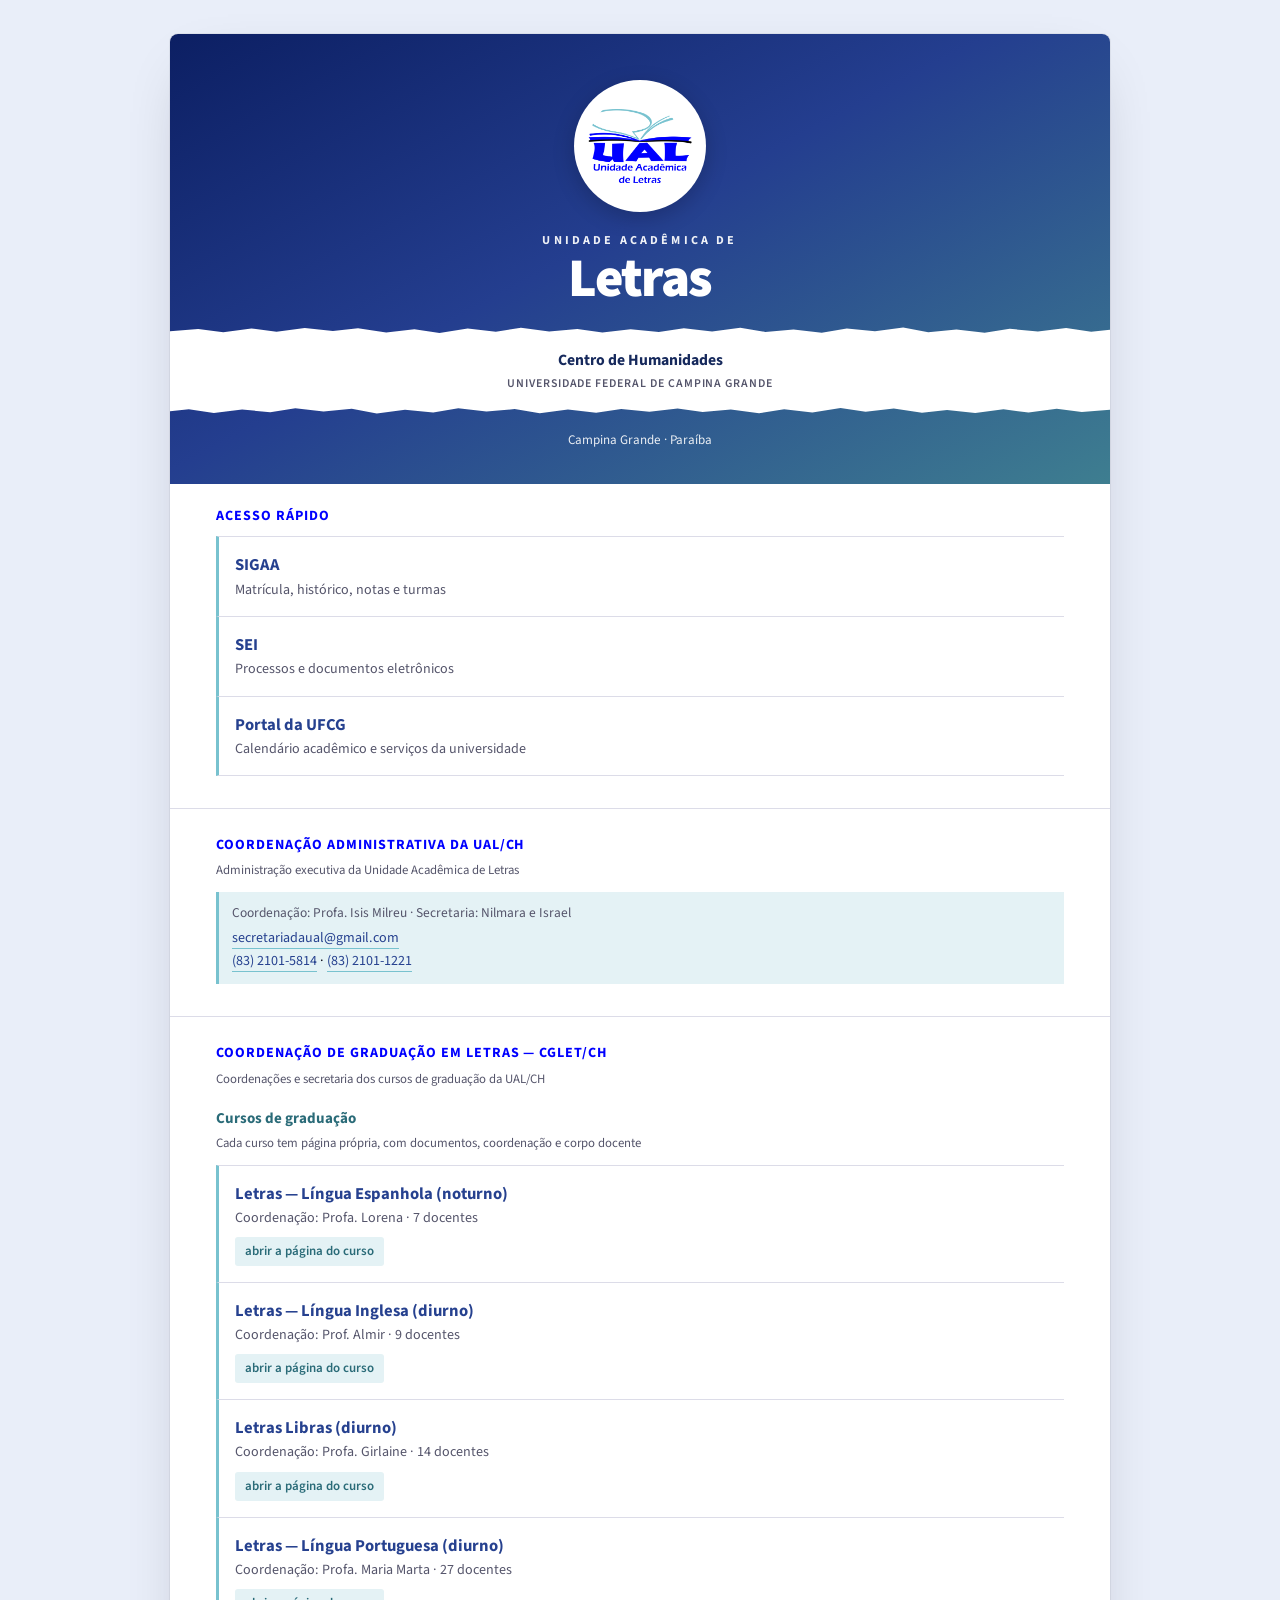
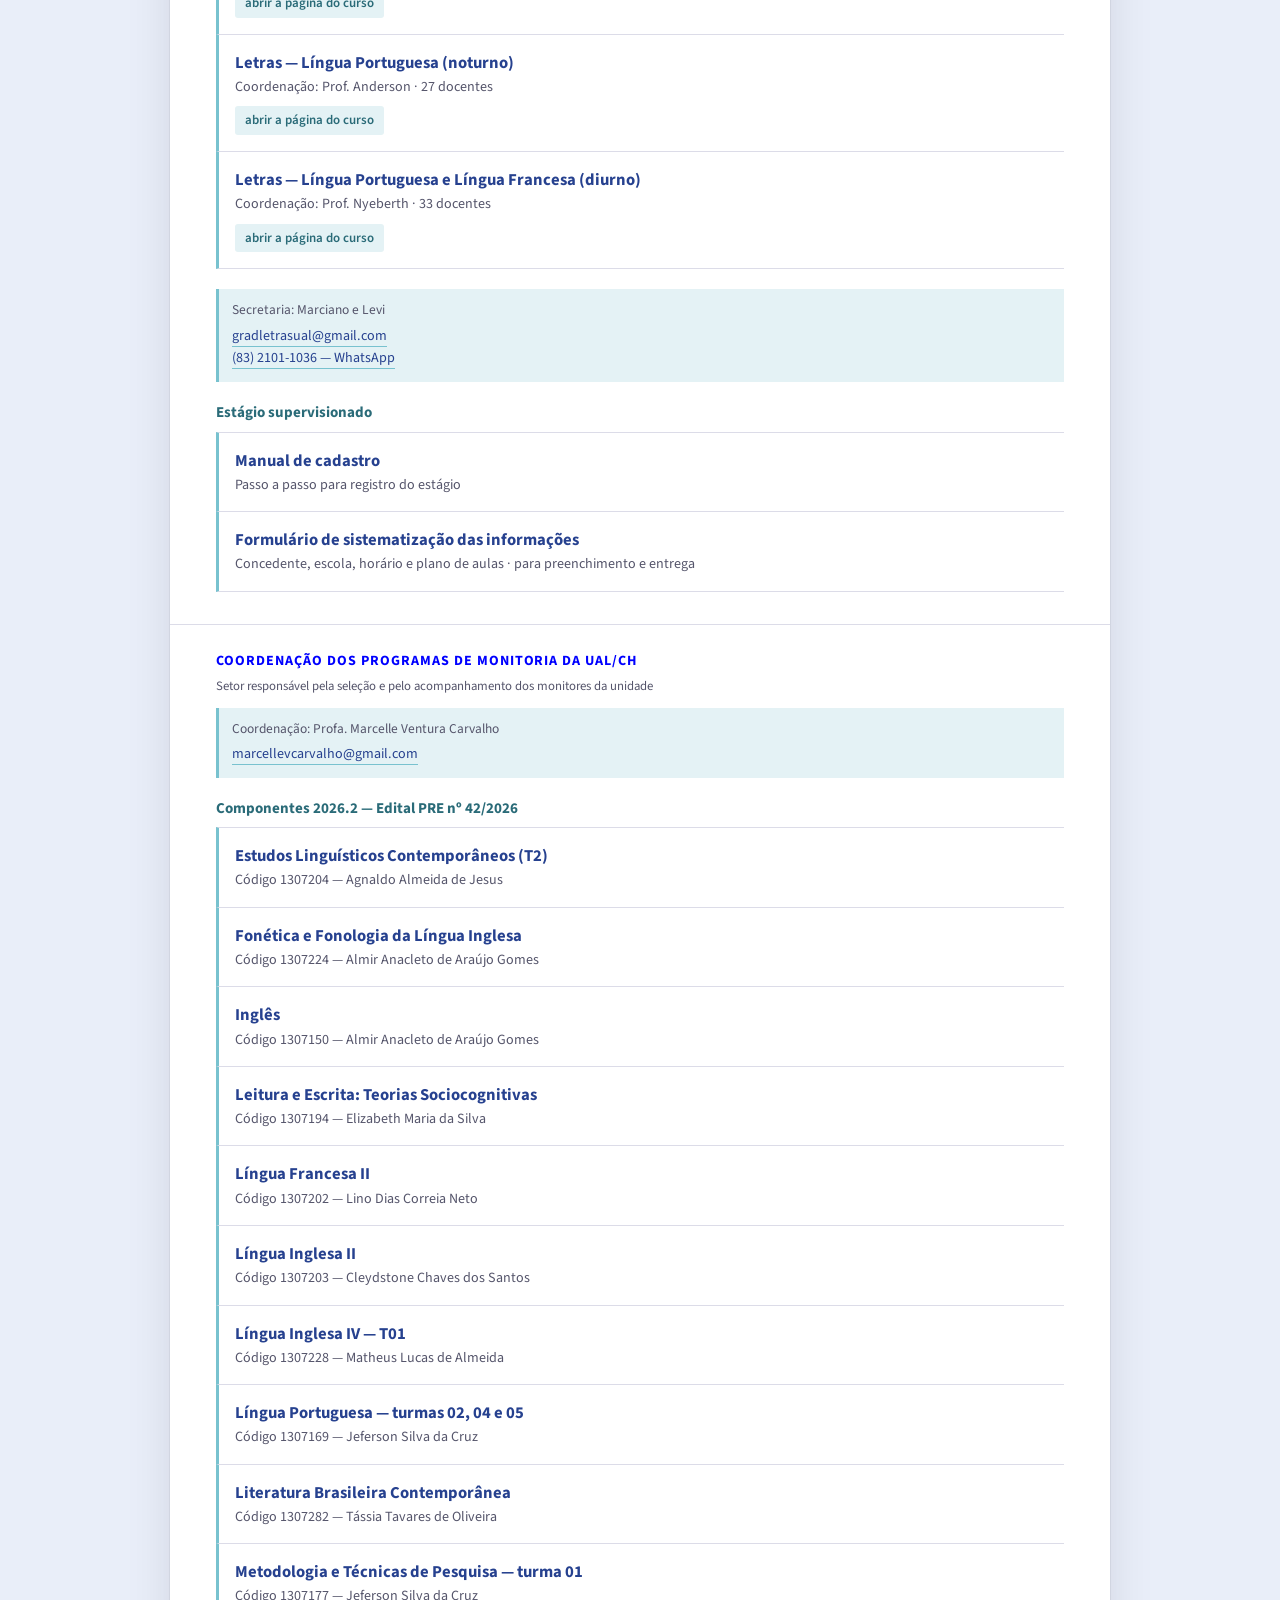
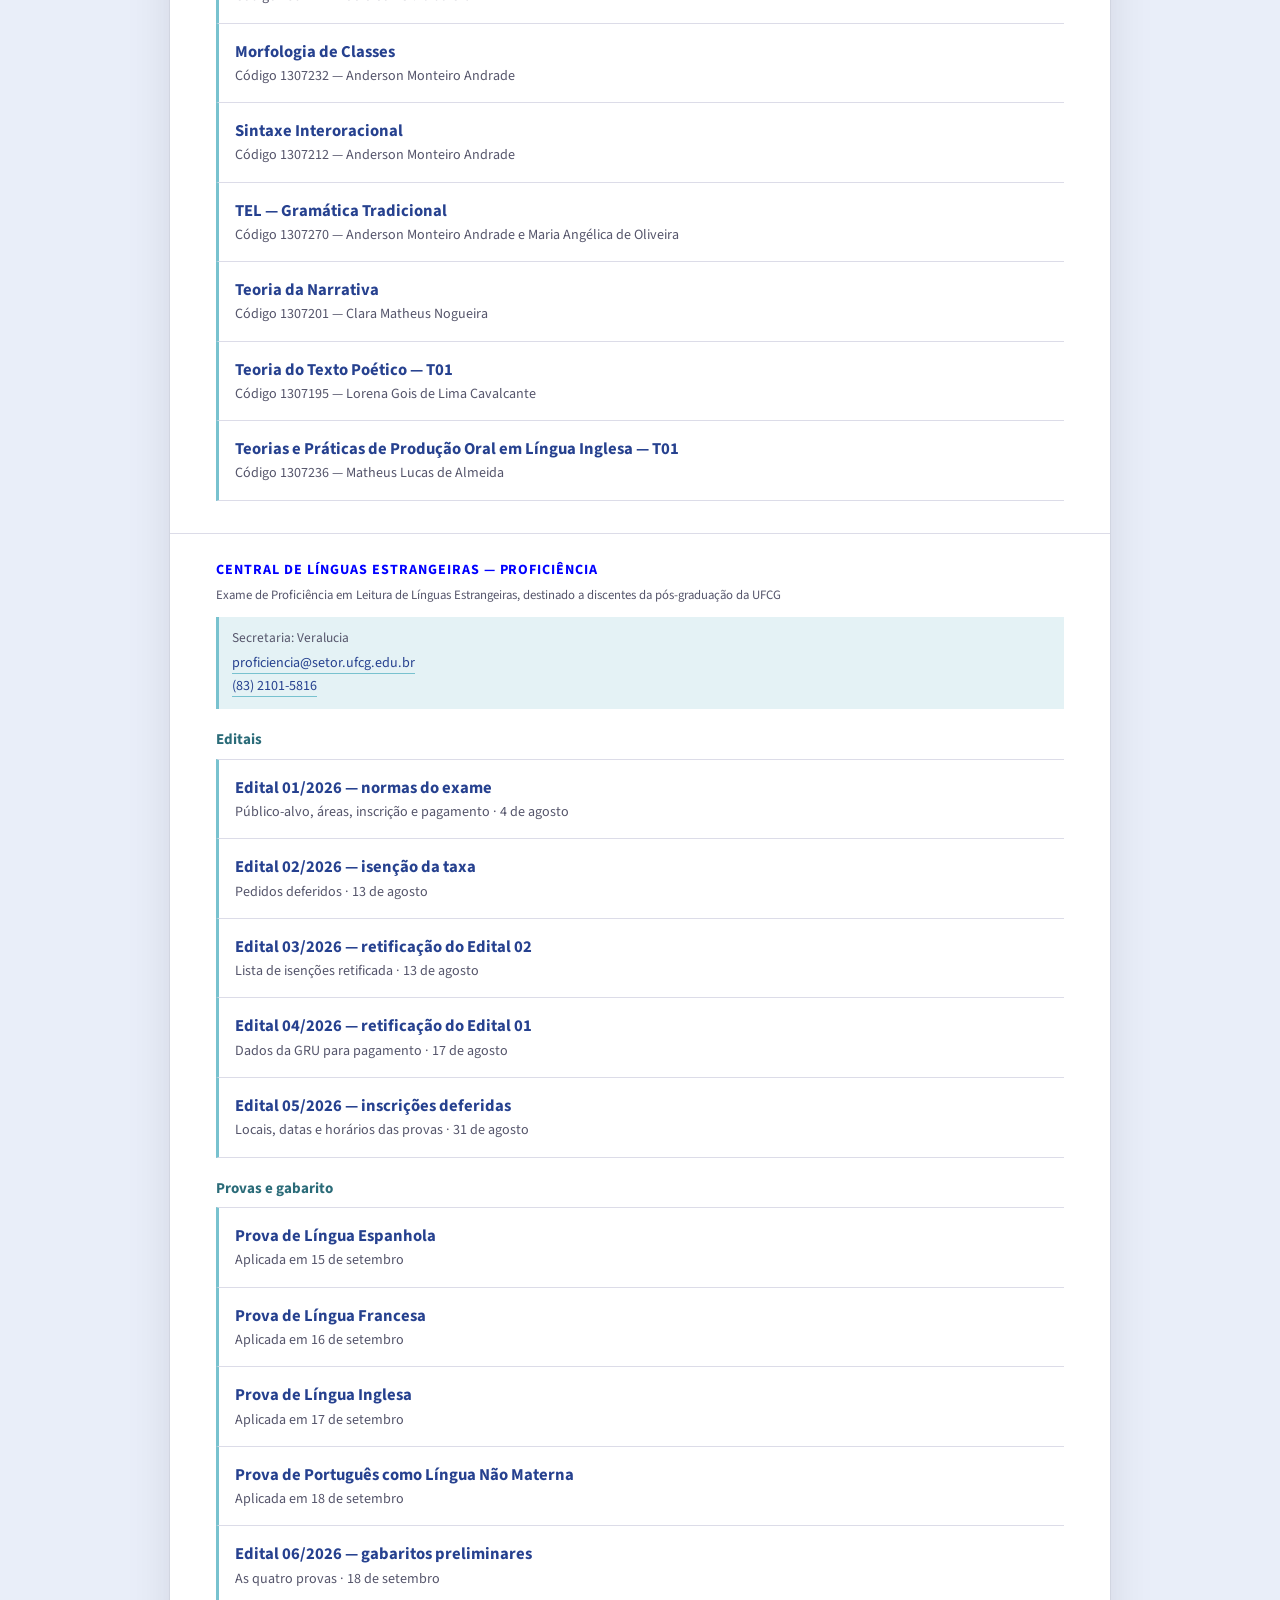
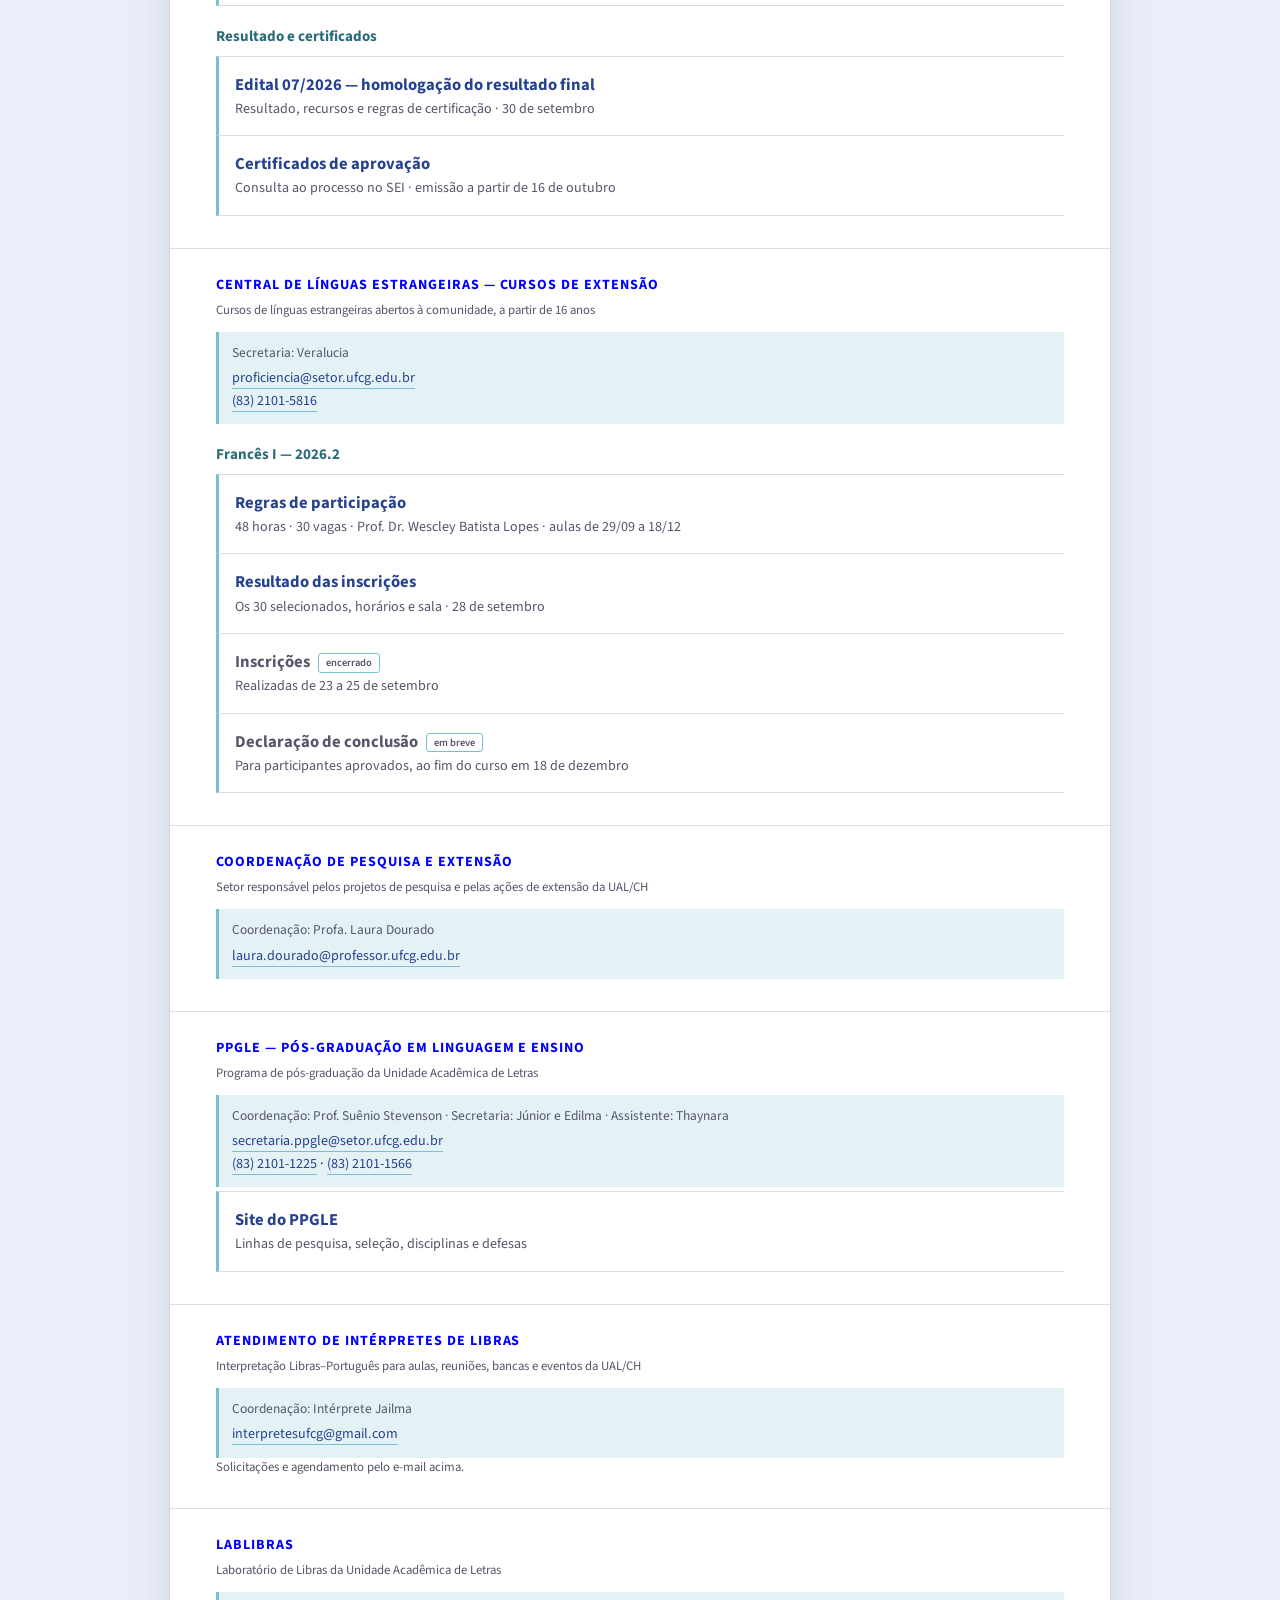
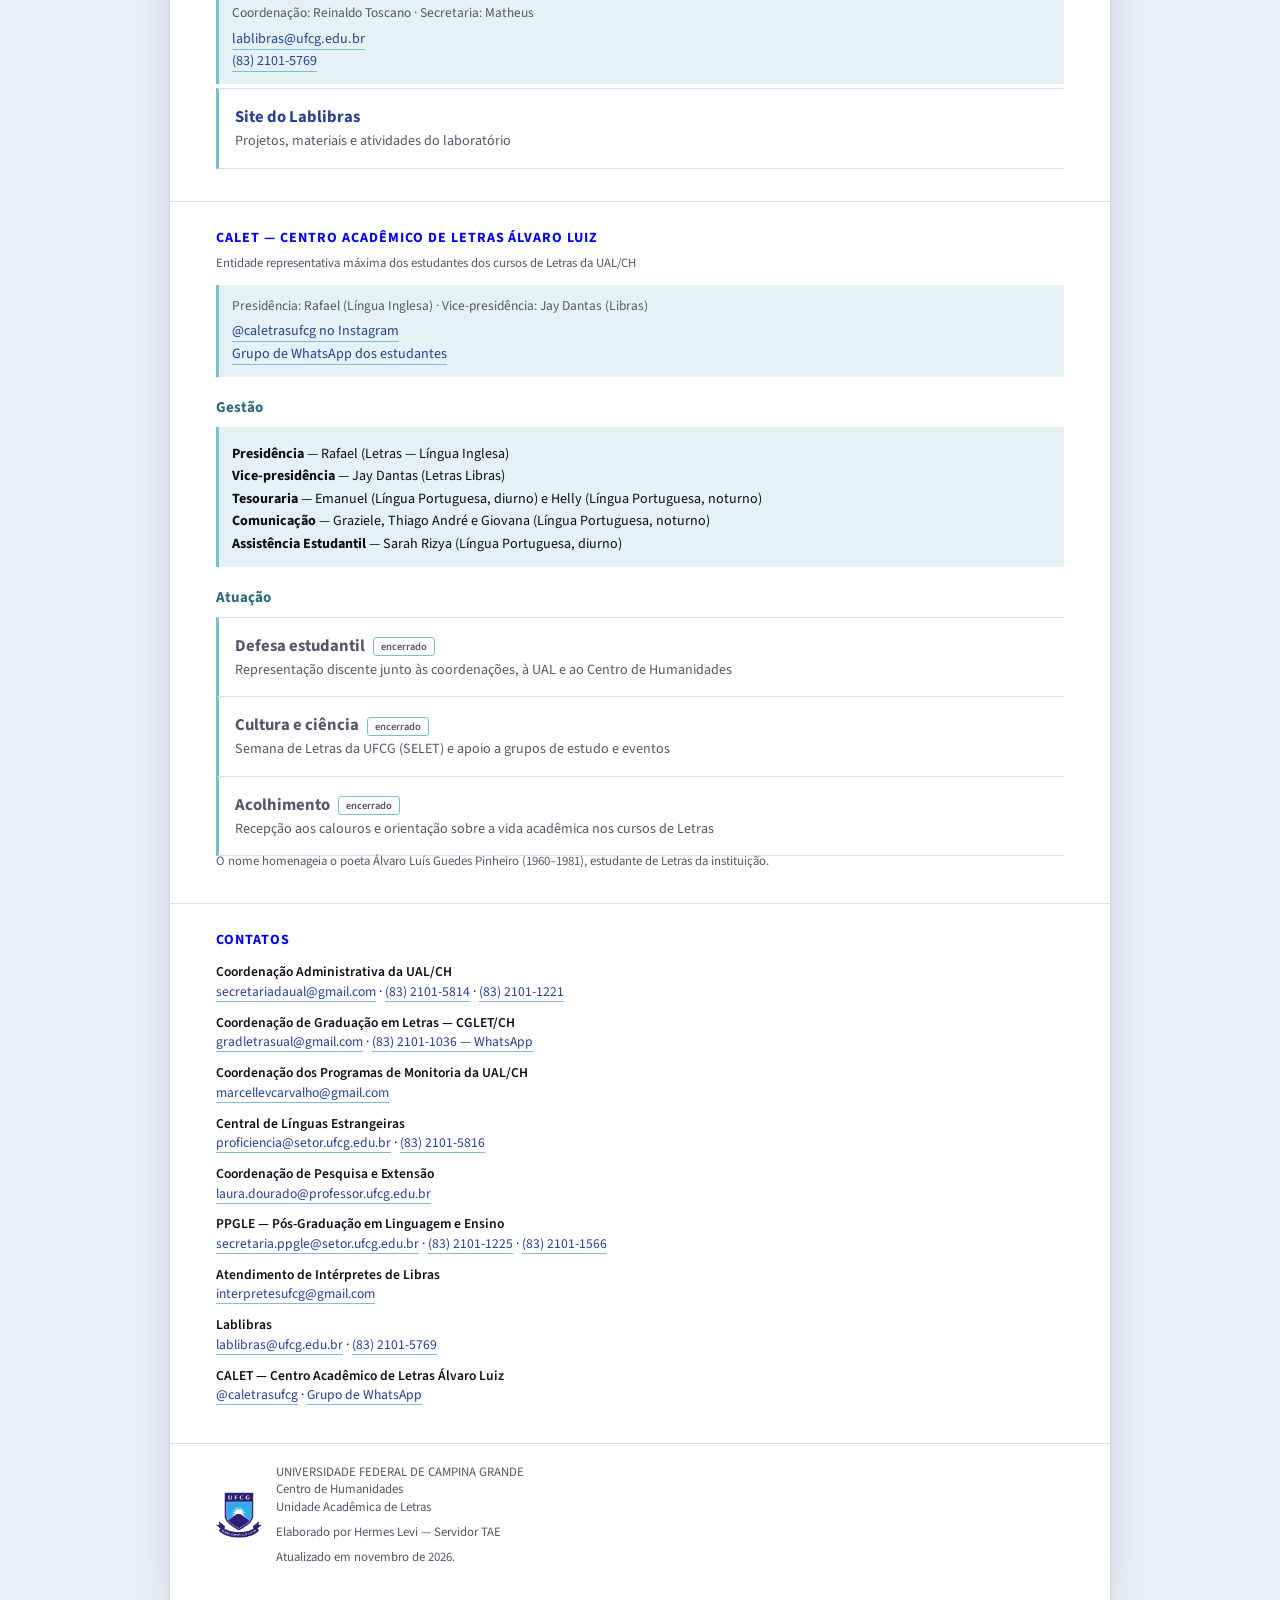
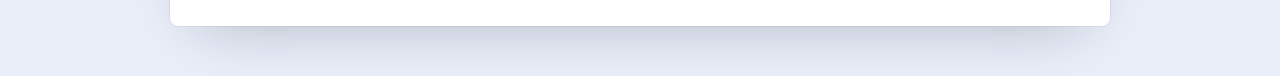
==== commit 69a2b596: "Corrige a logo nas paginas de curso e inclui o CALET O gerador procurava a logo por class="marca", n" ====
--- a/index.html
+++ b/index.html
@@ -595,6 +595,47 @@
     </nav>
   </section>
 
+
+  <section class="grupo">
+    <h2>CALET — Centro Acadêmico de Letras Álvaro Luiz</h2>
+    <p class="aviso">Entidade representativa máxima dos estudantes dos cursos de Letras da UAL/CH</p>
+    <div class="ficha">
+      <p>Presidência: Rafael (Língua Inglesa) · Vice-presidência: Jay Dantas (Libras)</p>
+      <ul>
+        <li><a href="https://www.instagram.com/caletrasufcg/" target="_blank" rel="noopener">@caletrasufcg no Instagram</a></li>
+        <li><a href="https://chat.whatsapp.com/EOxLVasKhMa4auE5uYyHyq" target="_blank" rel="noopener">Grupo de WhatsApp dos estudantes</a></li>
+      </ul>
+    </div>
+
+    <h3>Gestão</h3>
+    <div class="ficha">
+      <ul>
+        <li><b>Presidência</b> — Rafael (Letras — Língua Inglesa)</li>
+        <li><b>Vice-presidência</b> — Jay Dantas (Letras Libras)</li>
+        <li><b>Tesouraria</b> — Emanuel (Língua Portuguesa, diurno) e Helly (Língua Portuguesa, noturno)</li>
+        <li><b>Comunicação</b> — Graziele, Thiago André e Giovana (Língua Portuguesa, noturno)</li>
+        <li><b>Assistência Estudantil</b> — Sarah Rizya (Língua Portuguesa, diurno)</li>
+      </ul>
+    </div>
+
+    <h3>Atuação</h3>
+    <nav class="links" aria-label="Atuação do CALET">
+      <span class="link encerrado">
+        <span class="rotulo">Defesa estudantil</span>
+        <span class="nota">Representação discente junto às coordenações, à UAL e ao Centro de Humanidades</span>
+      </span>
+      <span class="link encerrado">
+        <span class="rotulo">Cultura e ciência</span>
+        <span class="nota">Semana de Letras da UFCG (SELET) e apoio a grupos de estudo e eventos</span>
+      </span>
+      <span class="link encerrado">
+        <span class="rotulo">Acolhimento</span>
+        <span class="nota">Recepção aos calouros e orientação sobre a vida acadêmica nos cursos de Letras</span>
+      </span>
+    </nav>
+
+    <p class="aviso ficha-fim">O nome homenageia o poeta Álvaro Luís Guedes Pinheiro (1960–1981), estudante de Letras da instituição.</p>
+  </section>
   <section class="indice">
     <h2>Contatos</h2>
     <ul>
@@ -629,6 +670,10 @@
       <li>
         <b>Lablibras</b>
         <a href="mailto:lablibras@ufcg.edu.br">lablibras@ufcg.edu.br</a> · <a href="tel:+558321015769">(83) 2101-5769</a>
+      </li>
+      <li>
+        <b>CALET — Centro Acadêmico de Letras Álvaro Luiz</b>
+        <a href="https://www.instagram.com/caletrasufcg/" target="_blank" rel="noopener">@caletrasufcg</a> · <a href="https://chat.whatsapp.com/EOxLVasKhMa4auE5uYyHyq" target="_blank" rel="noopener">Grupo de WhatsApp</a>
       </li>
     </ul>
   </section>
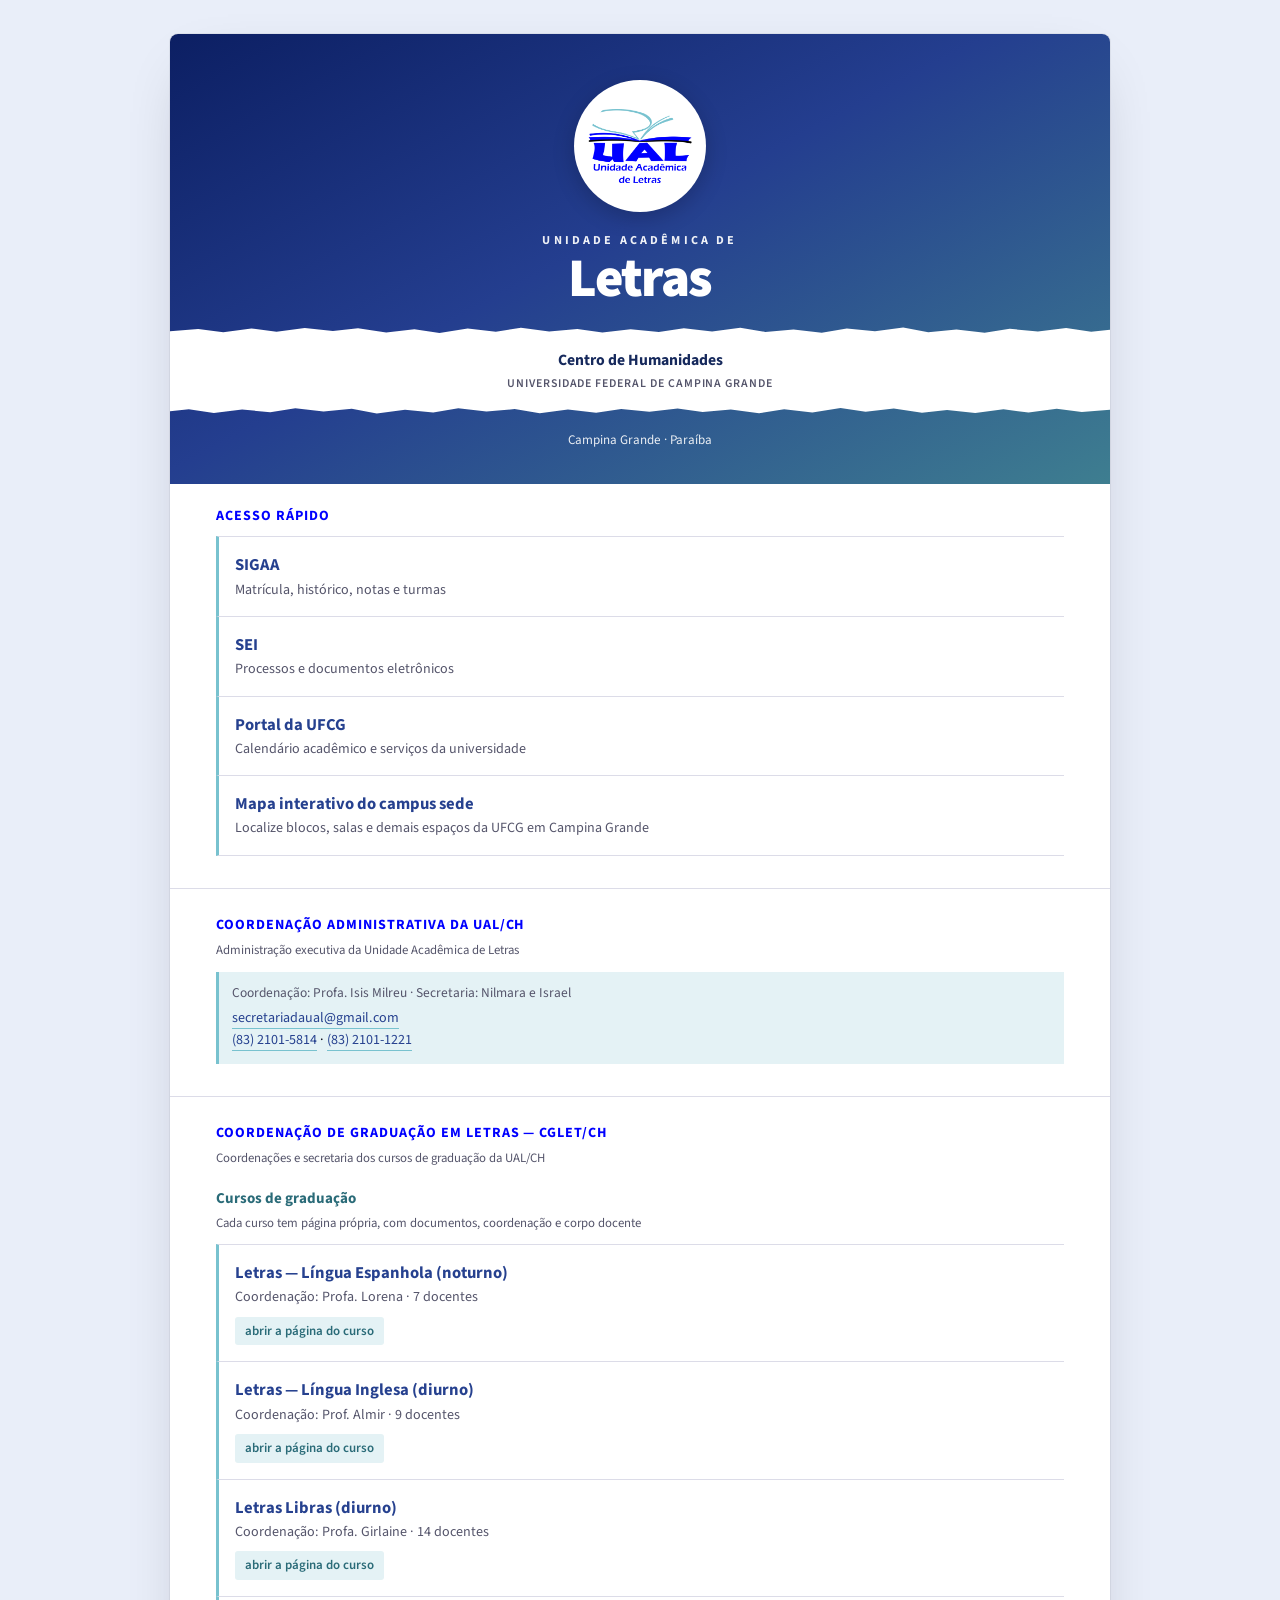
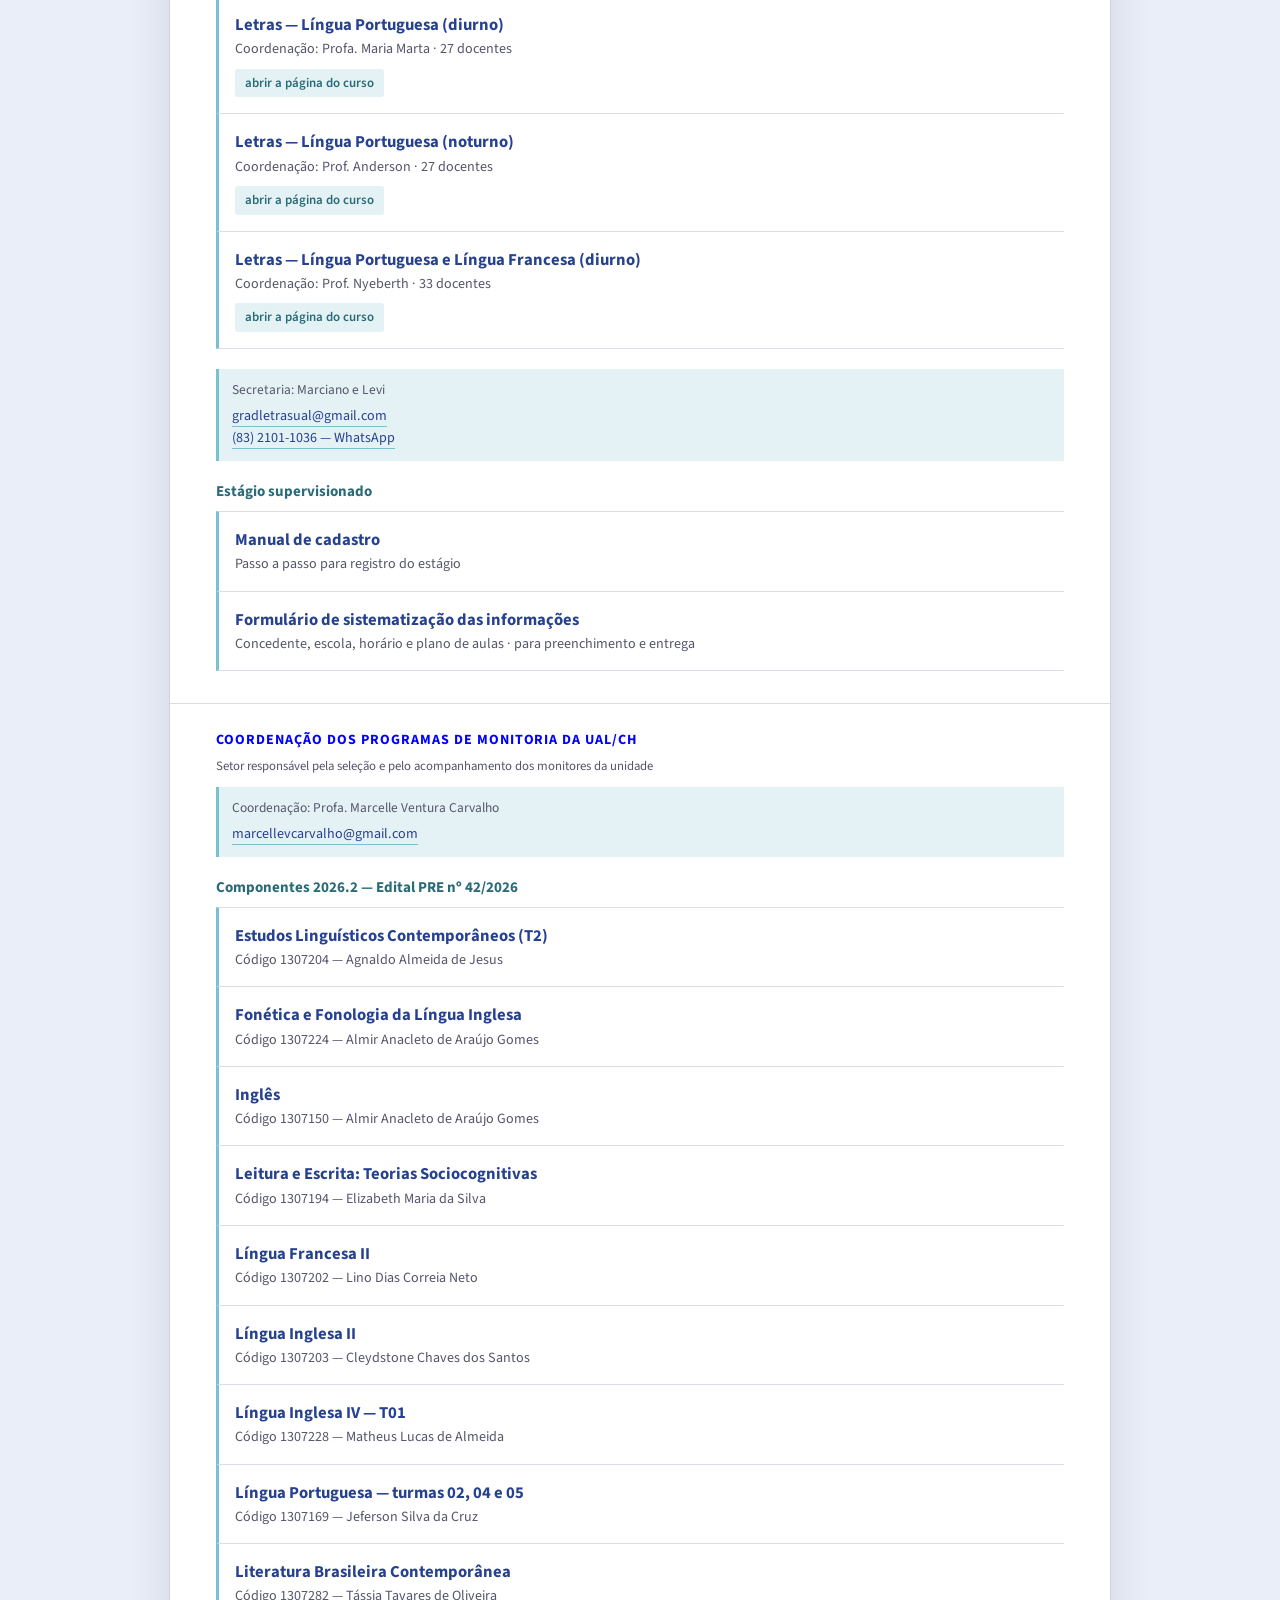
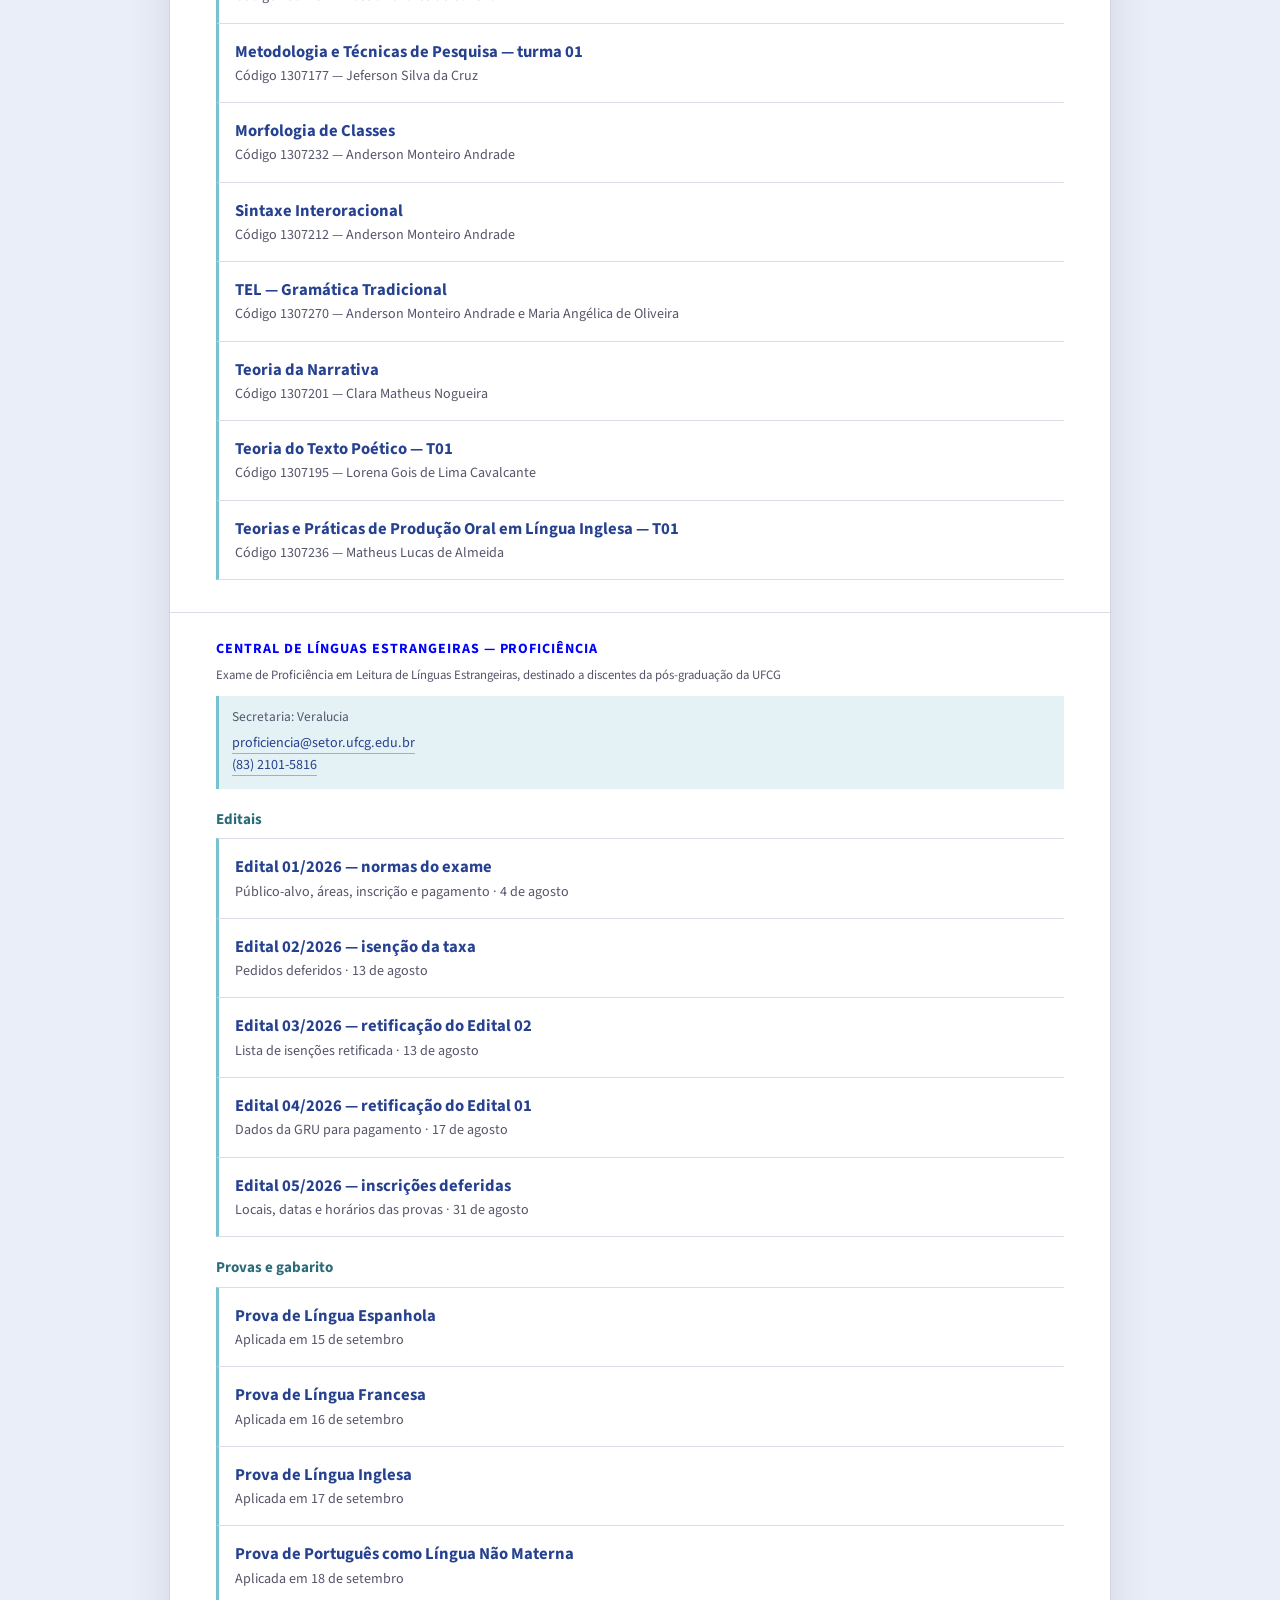
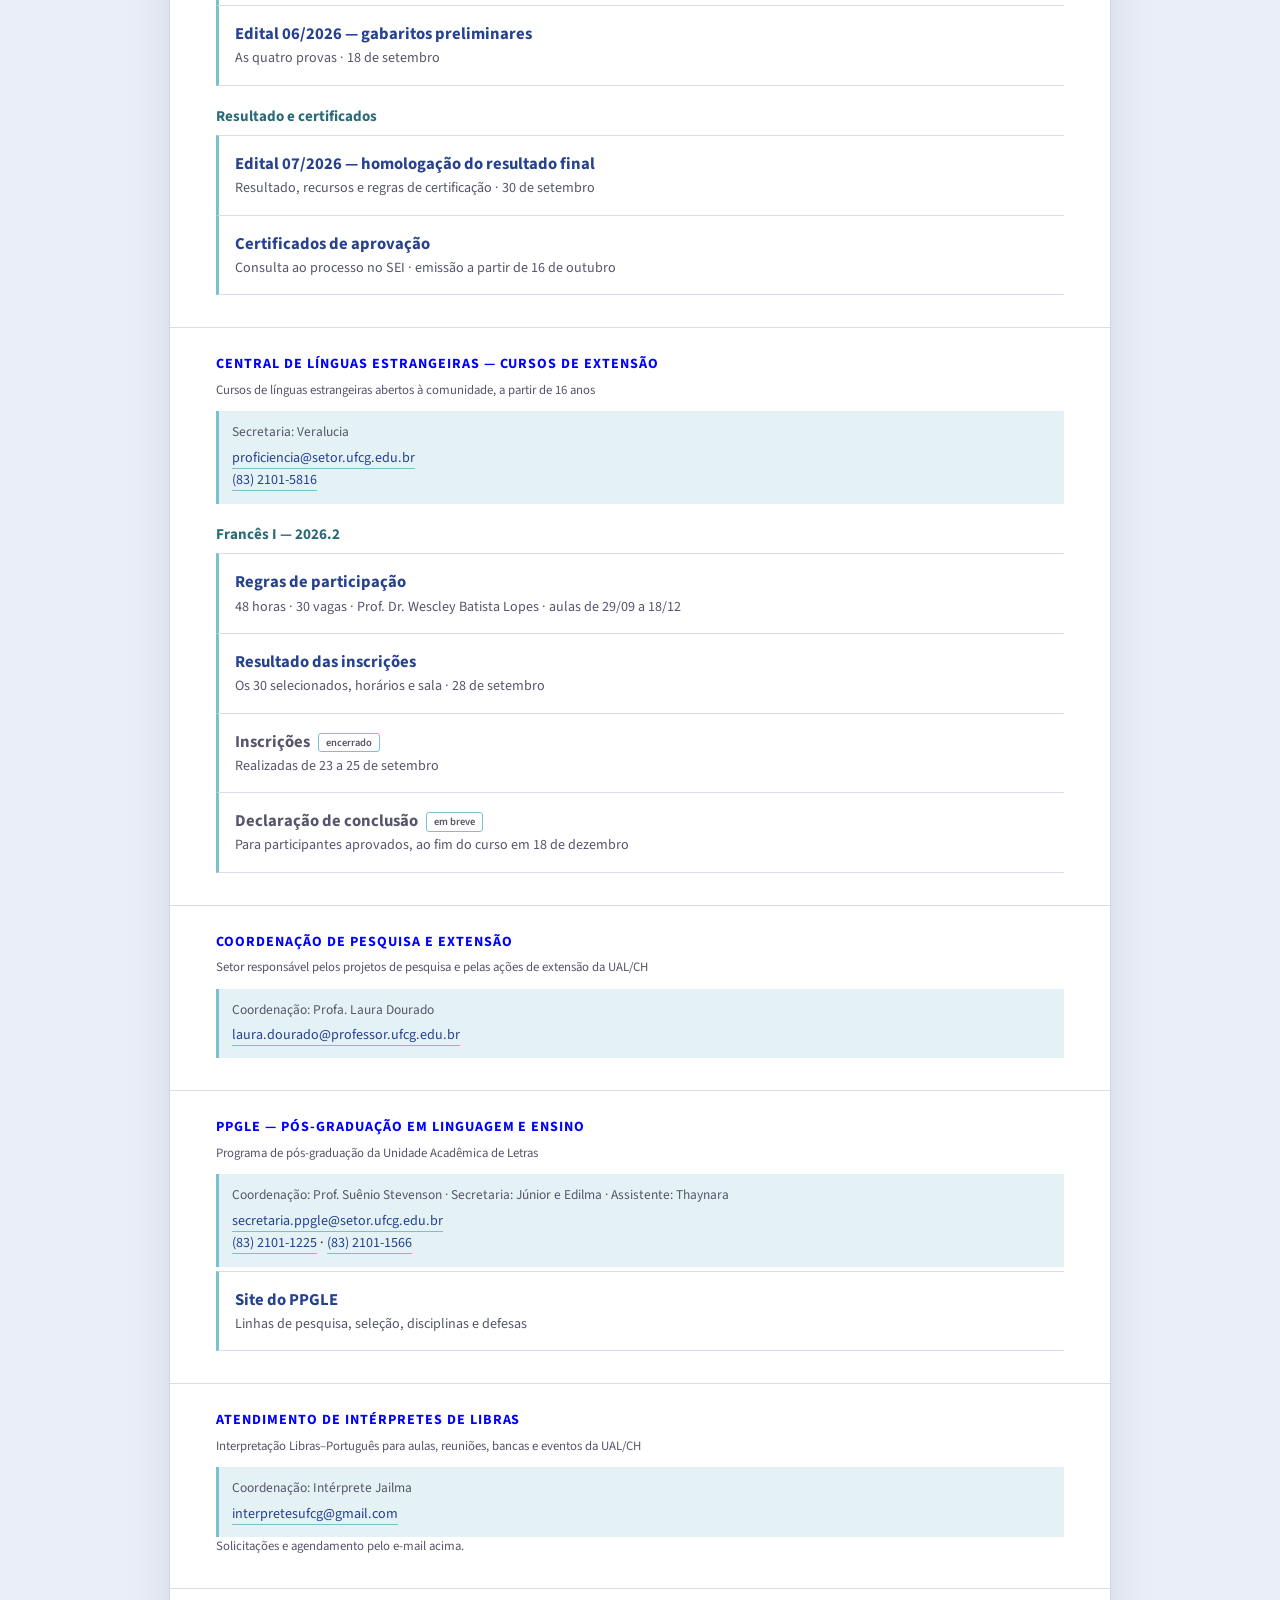
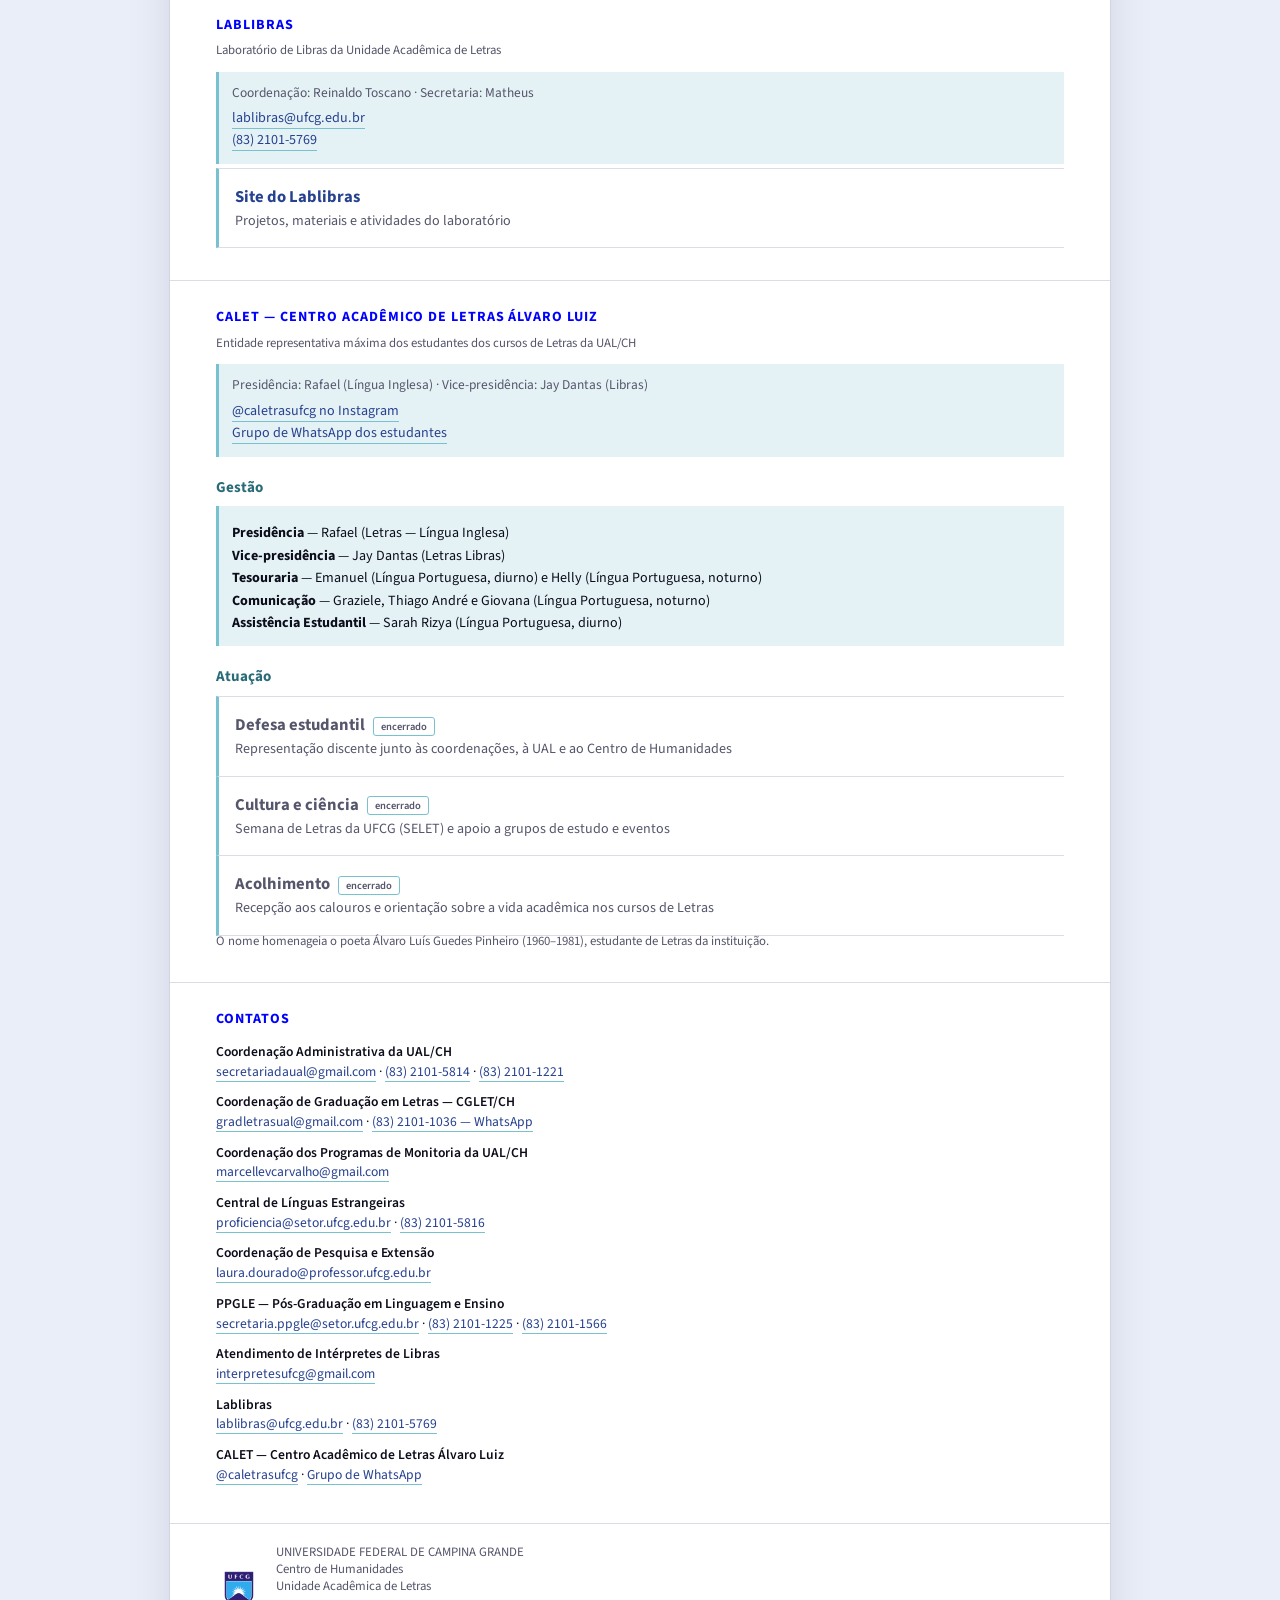
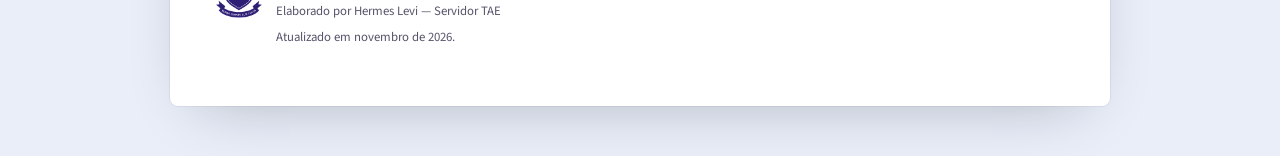
==== commit 55b4a374: "Acrescenta o mapa interativo do campus no acesso rapido Link para o partiu-ufcg.vercel.app, que loca" ====
--- a/index.html
+++ b/index.html
@@ -278,6 +278,10 @@
         <span class="rotulo">Portal da UFCG</span>
         <span class="nota">Calendário acadêmico e serviços da universidade</span>
       </a>
+      <a class="link" href="https://partiu-ufcg.vercel.app/" target="_blank" rel="noopener">
+        <span class="rotulo">Mapa interativo do campus sede</span>
+        <span class="nota">Localize blocos, salas e demais espaços da UFCG em Campina Grande</span>
+      </a>
     </nav>
   </section>
 
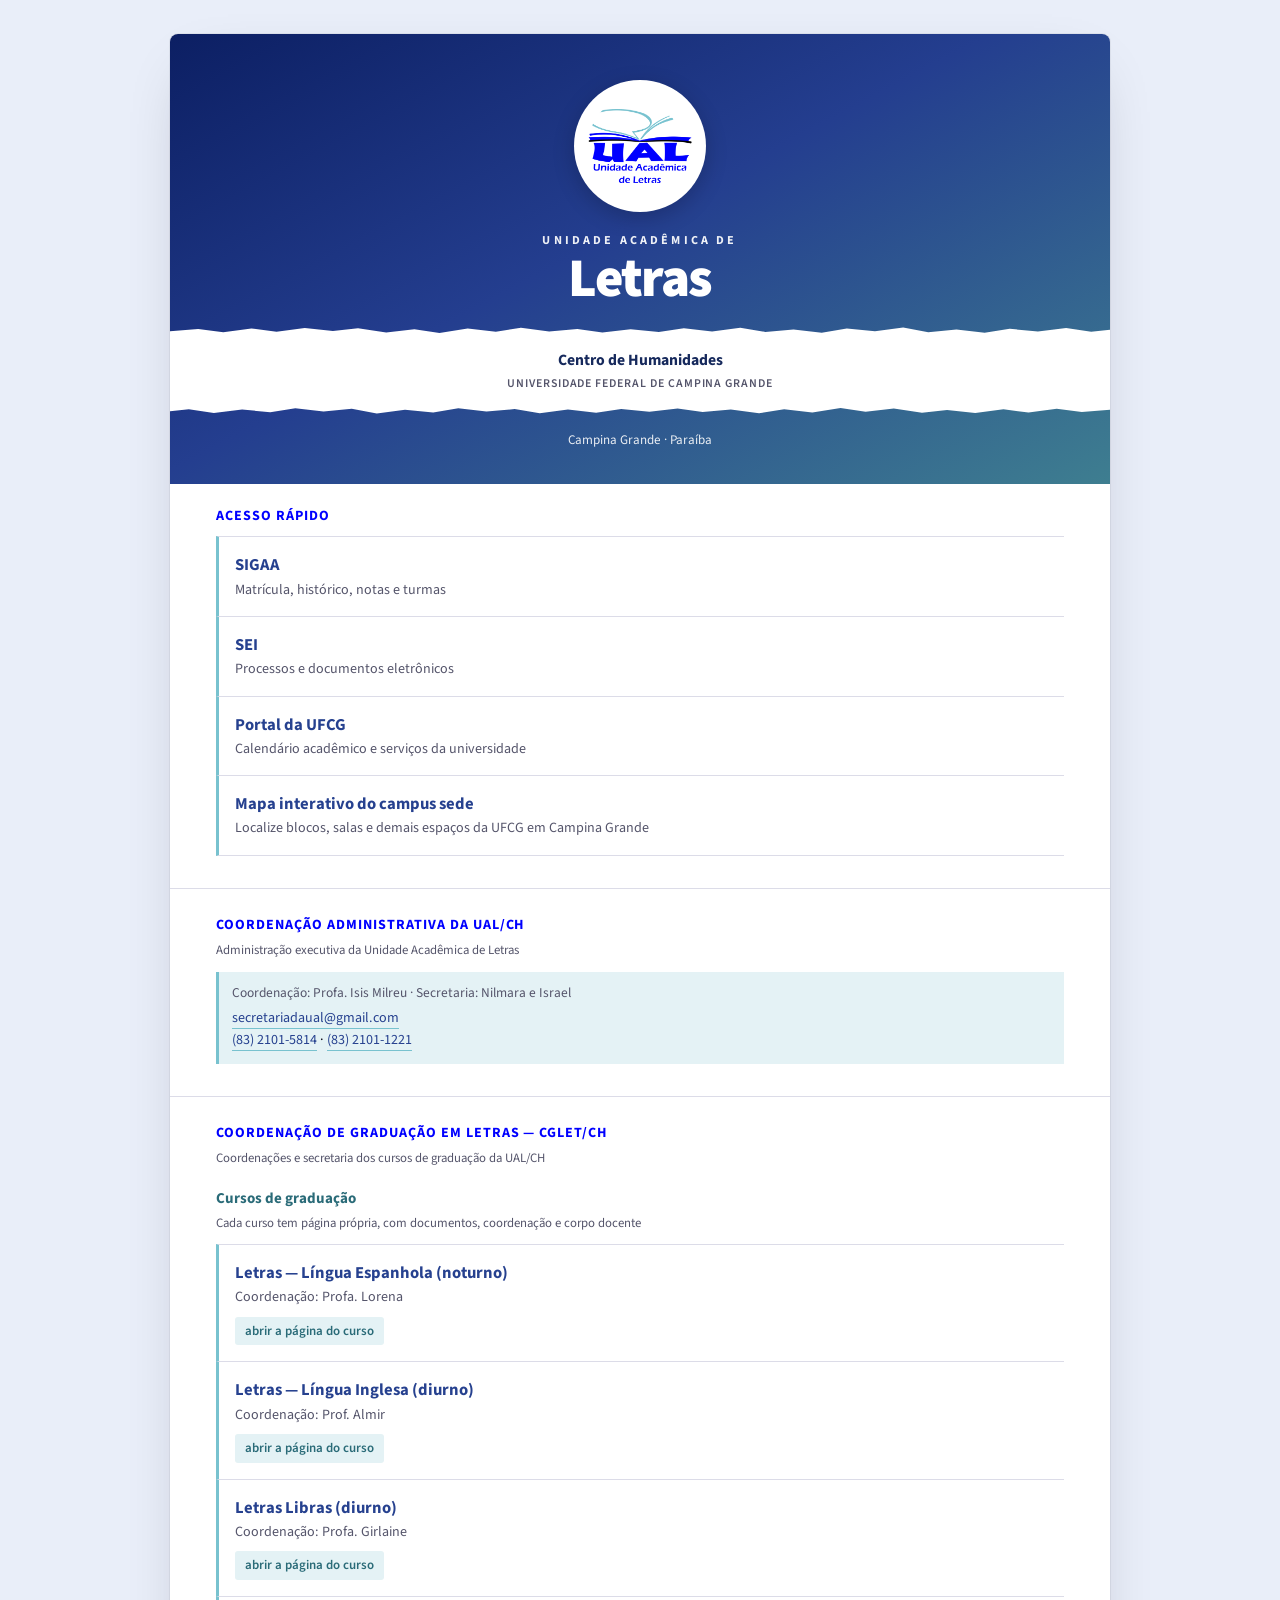
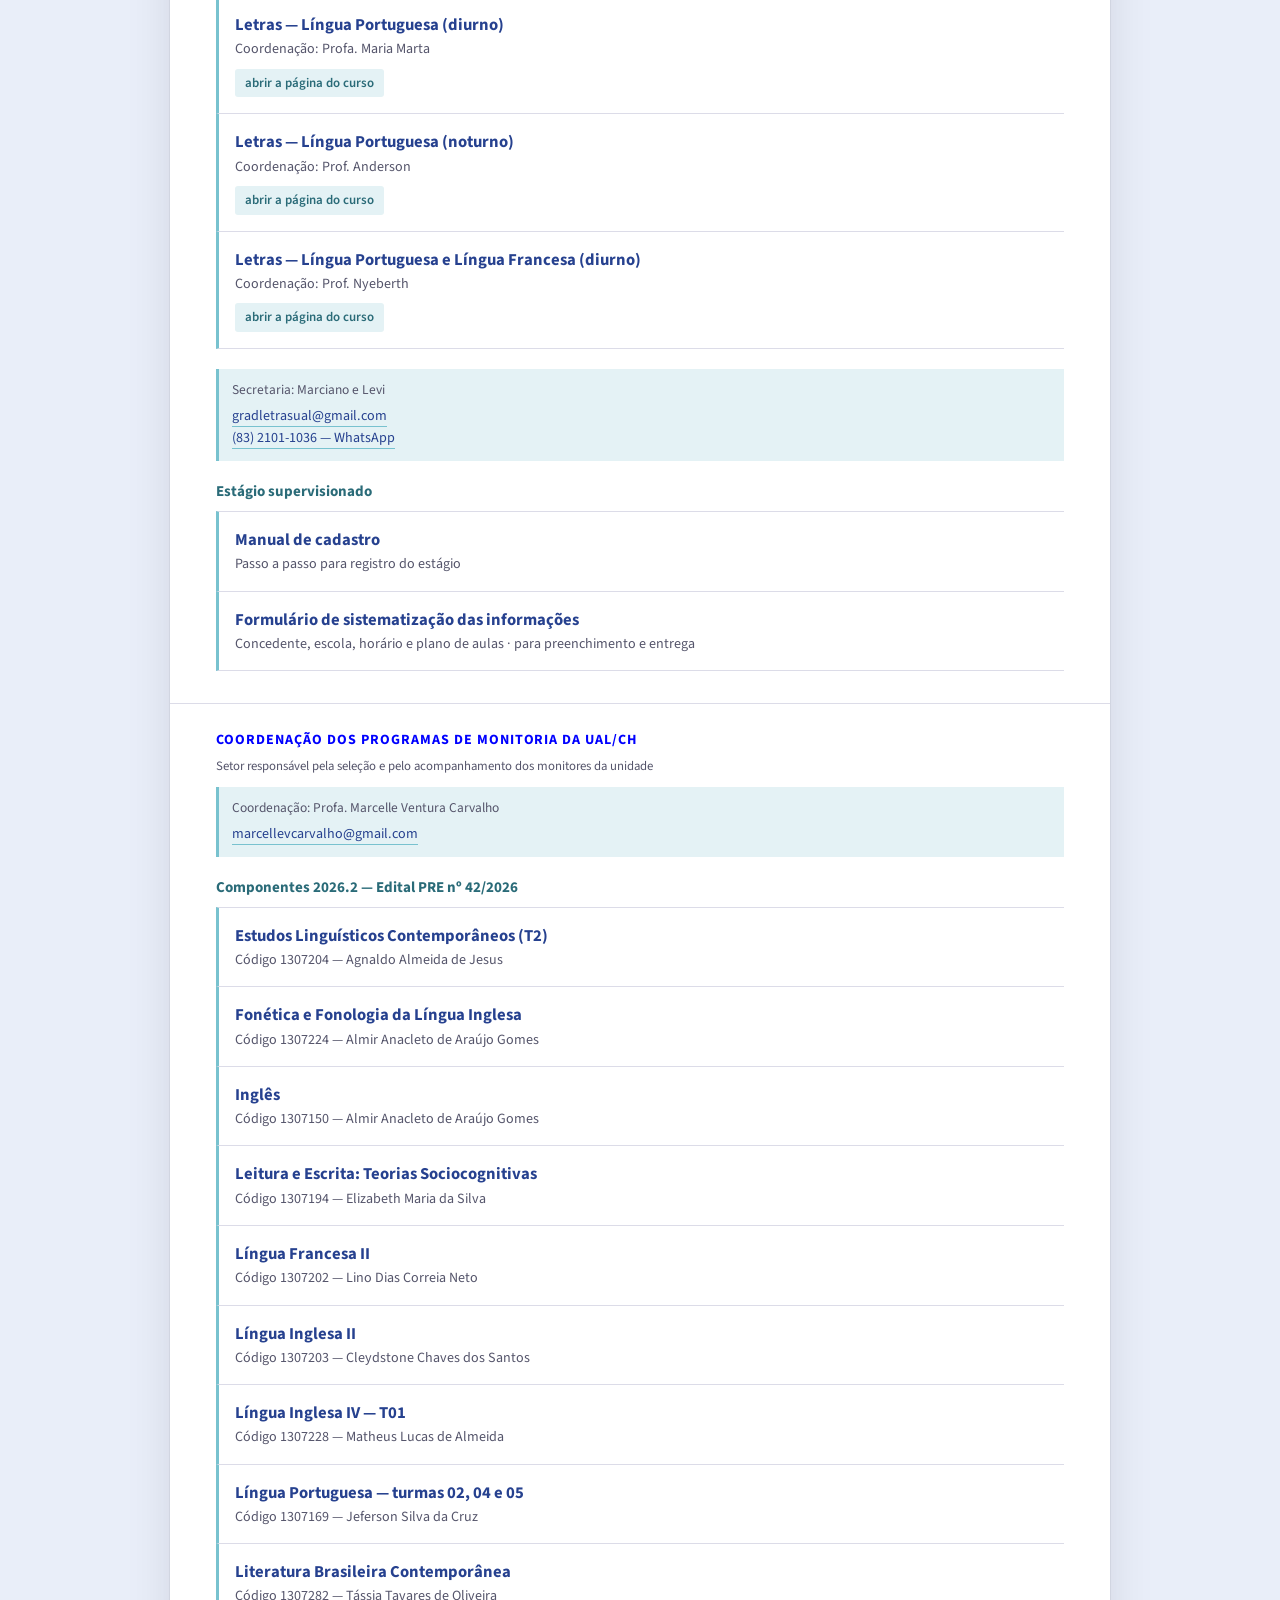
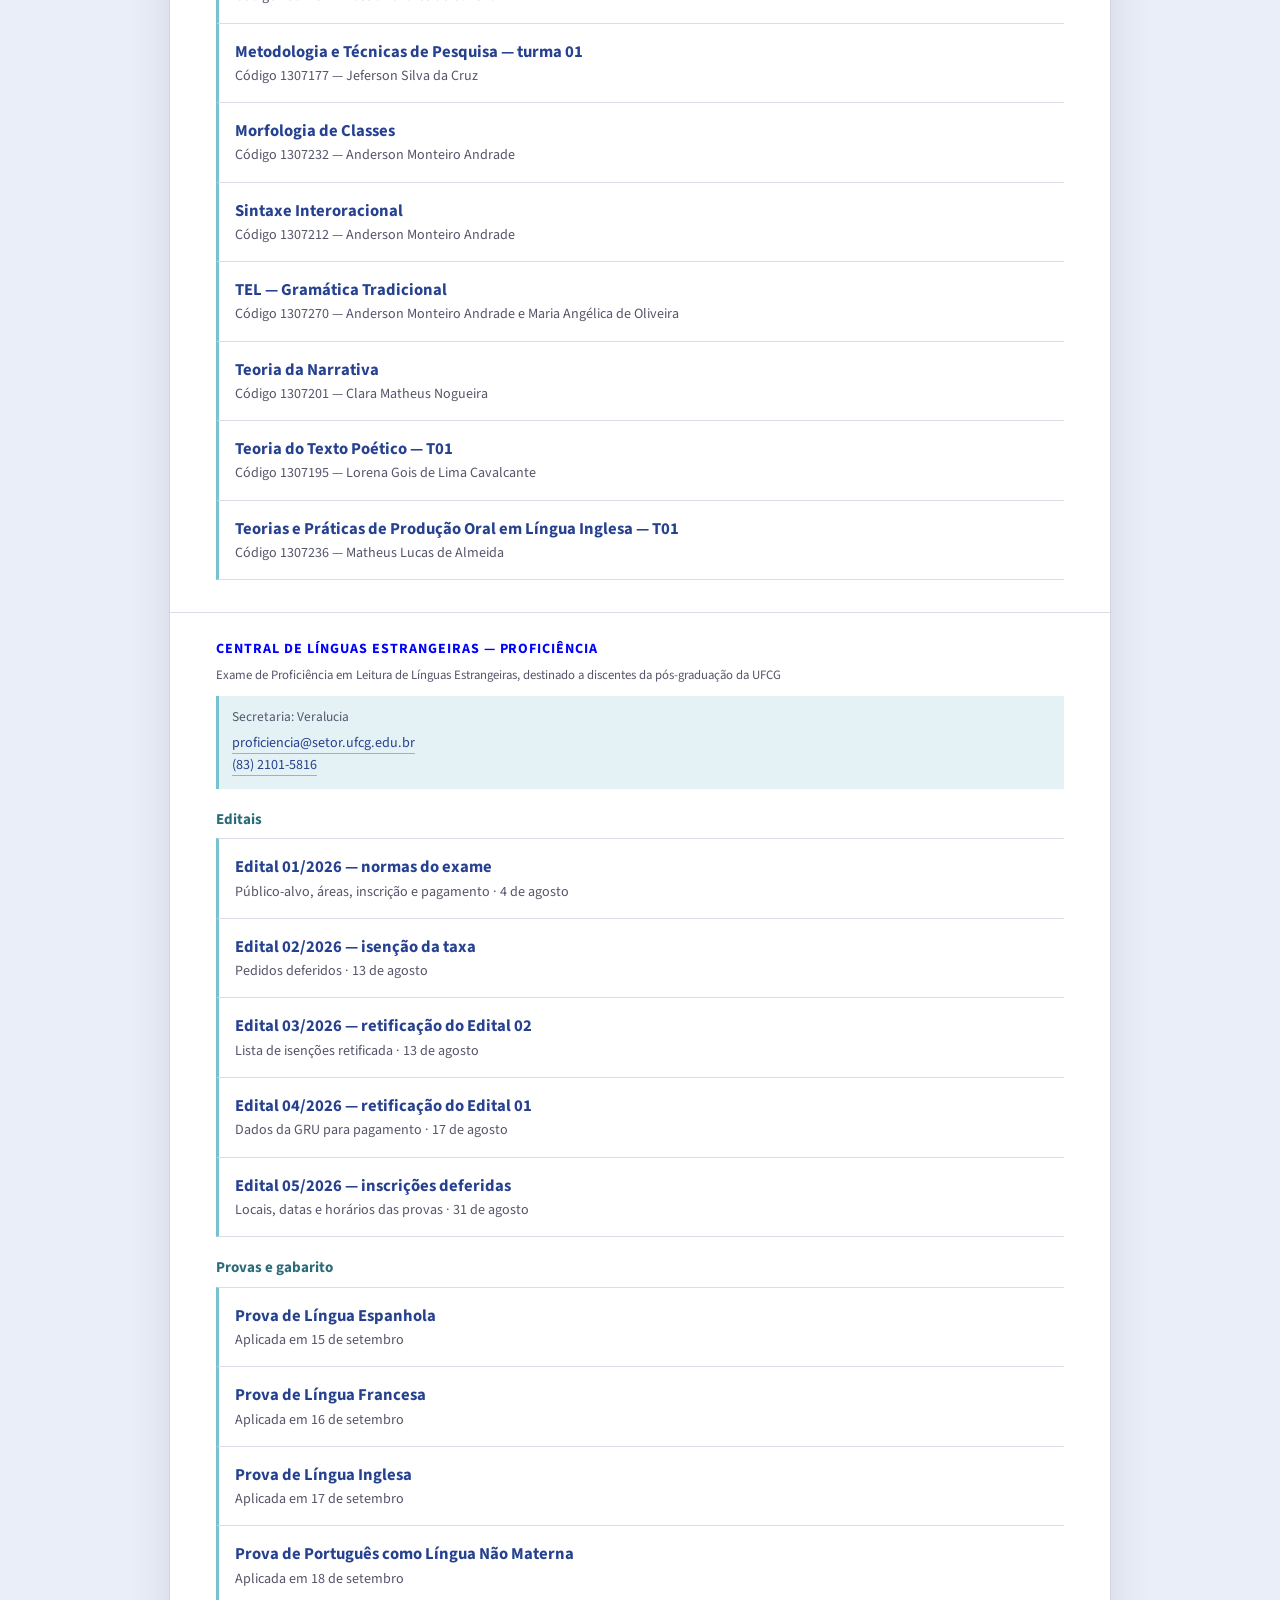
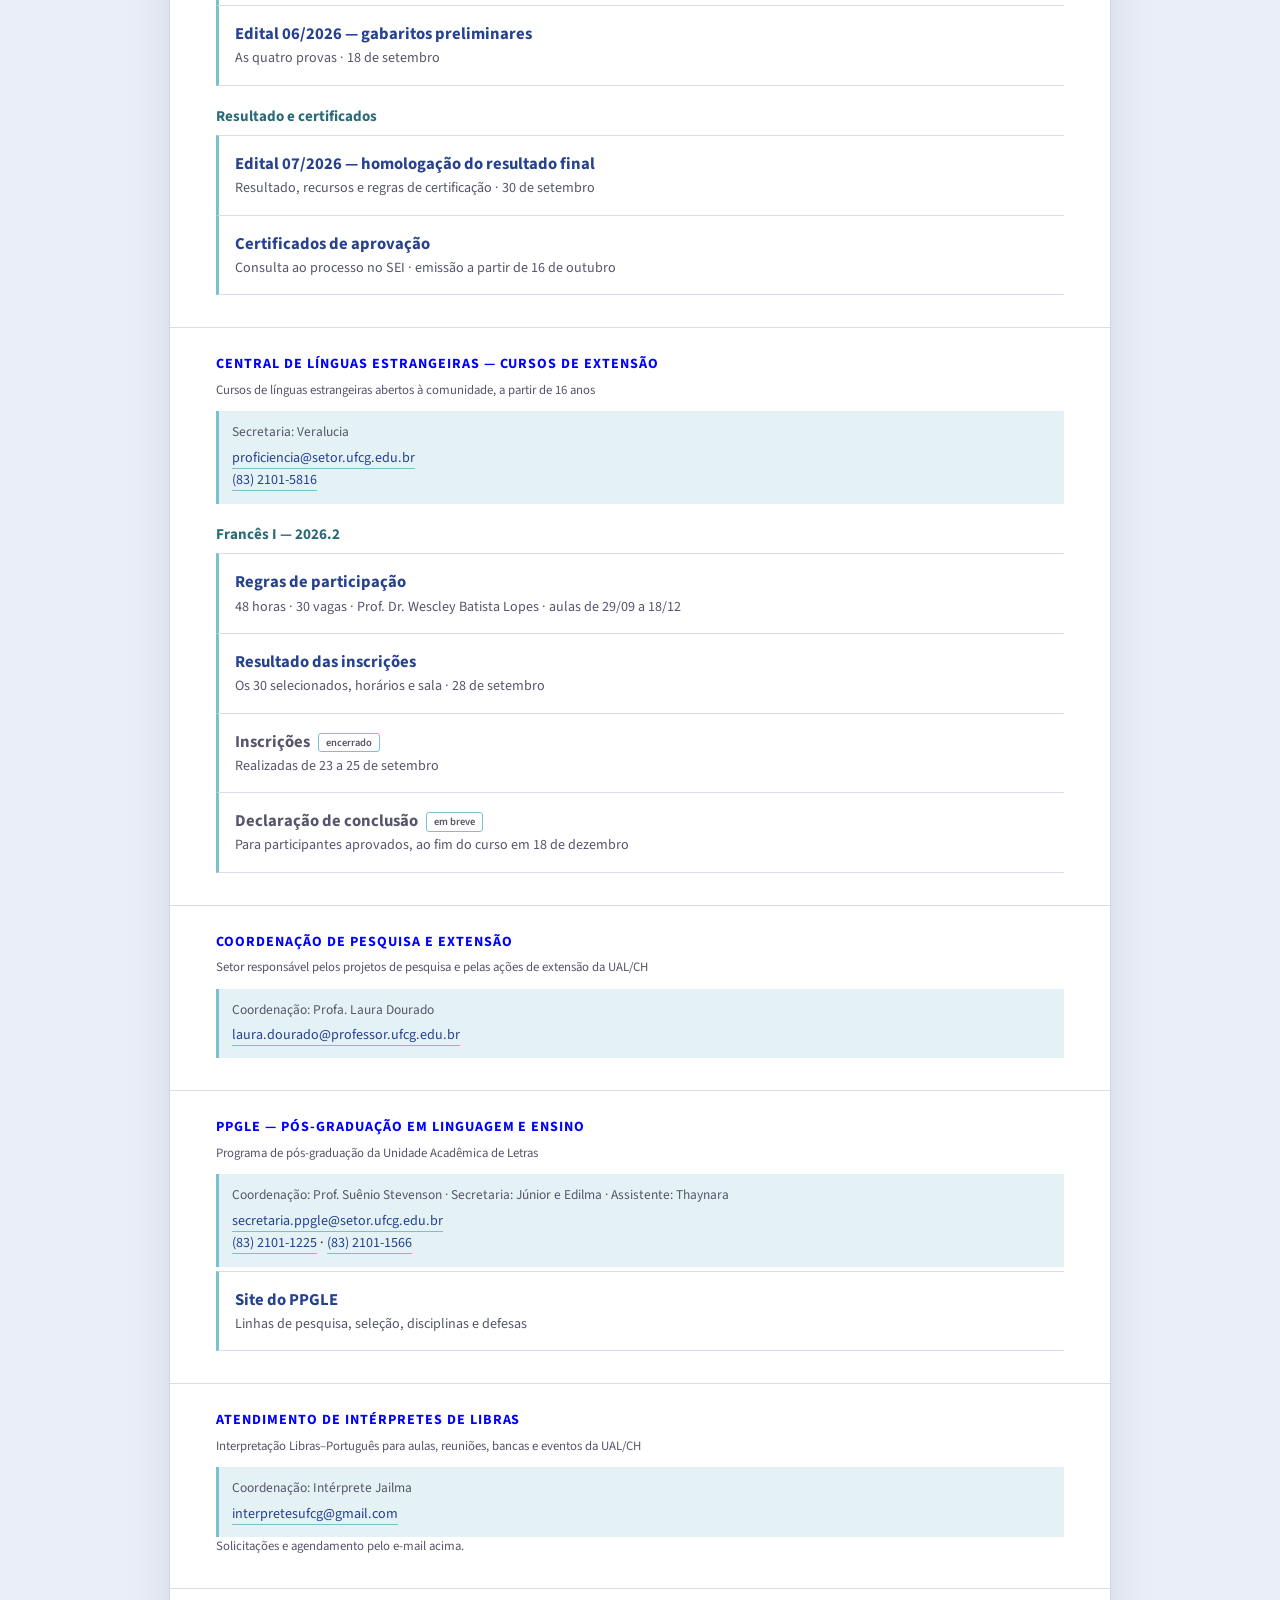
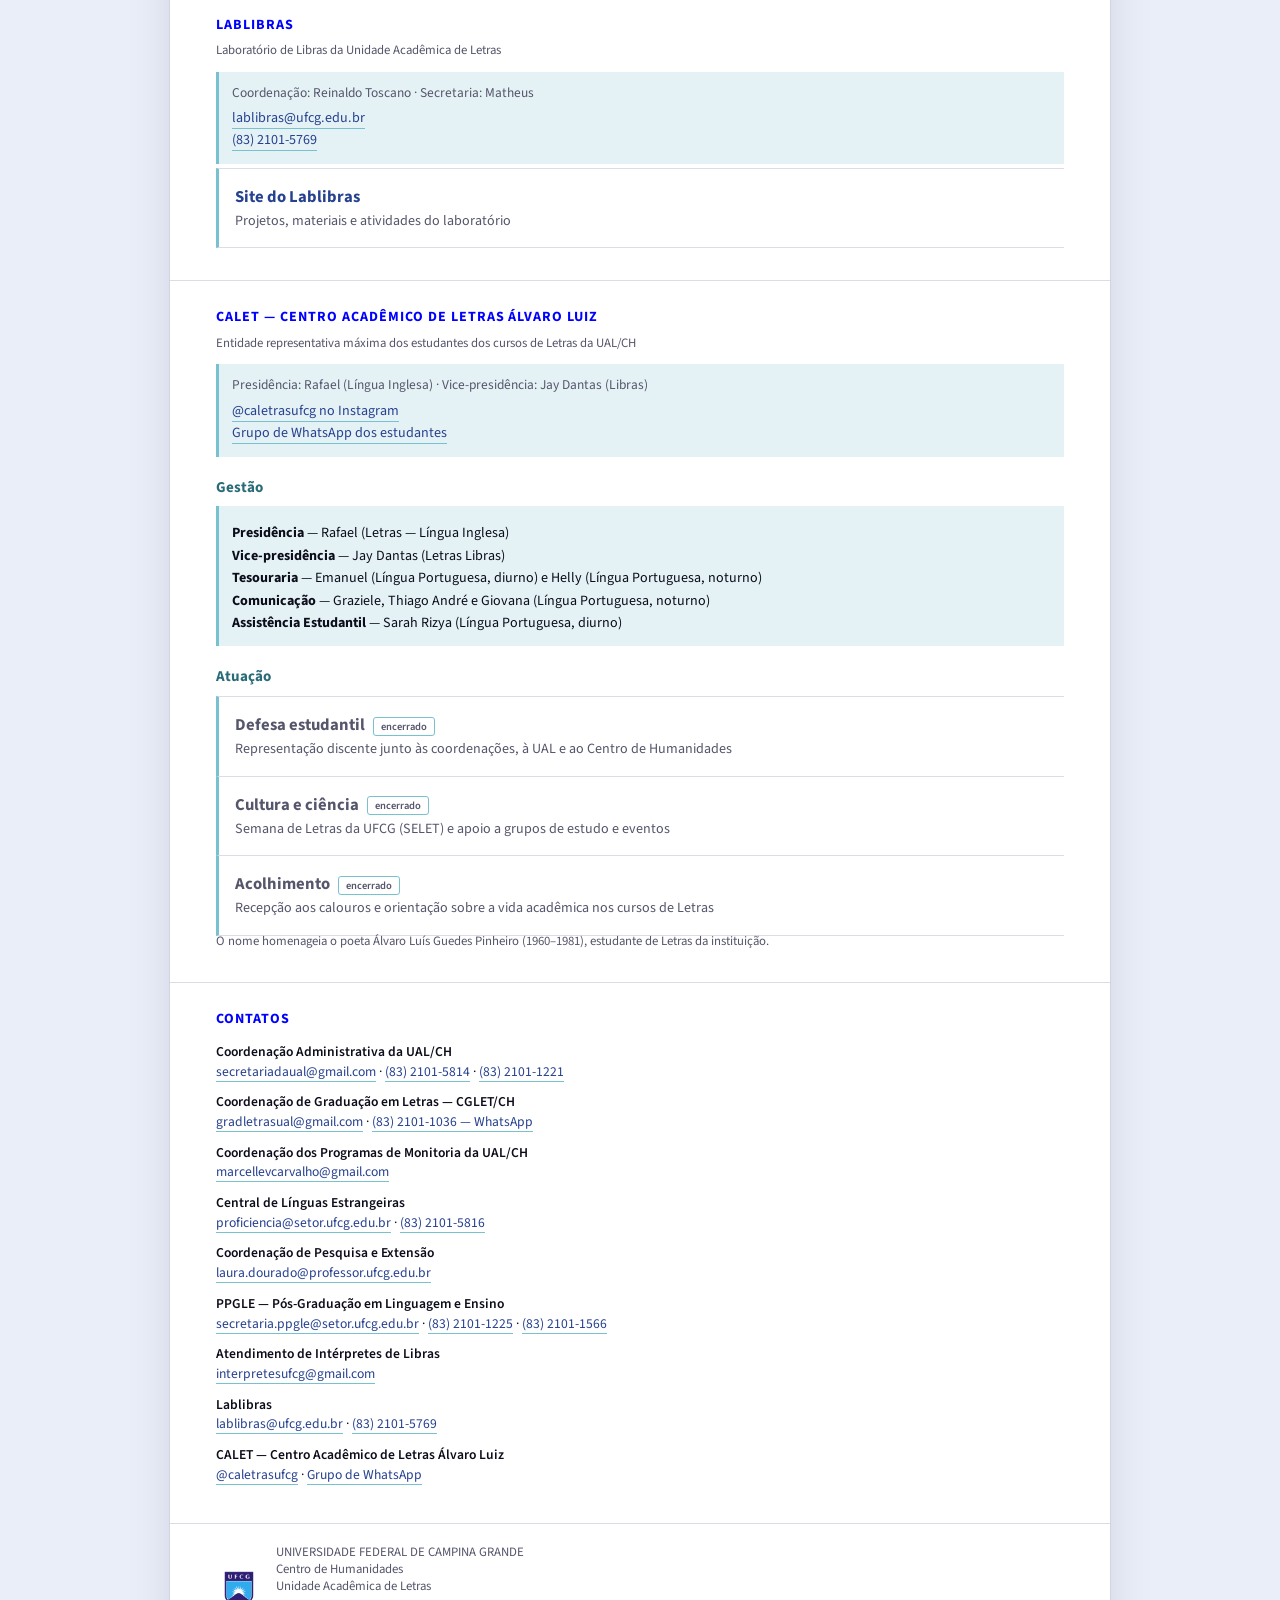
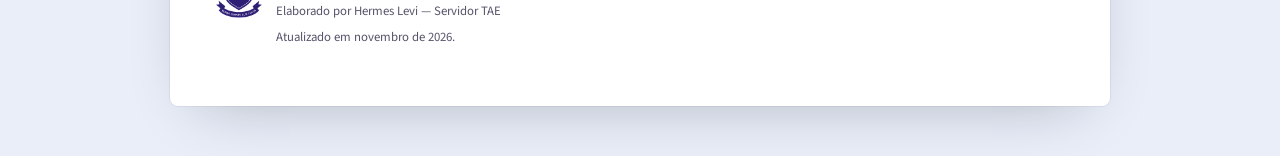
==== commit 50a831ae: "Retira a contagem de docentes das paginas Na pagina principal cada curso mostrava "N docentes" ao la" ====
--- a/index.html
+++ b/index.html
@@ -306,32 +306,32 @@
     <nav class="links" aria-label="Cursos de graduação em Letras">
       <a class="link curso" href="cursos/espanhol/">
         <span class="rotulo">Letras — Língua Espanhola (noturno)</span>
-        <span class="nota">Coordenação: Profa. Lorena · 7 docentes</span>
+        <span class="nota">Coordenação: Profa. Lorena</span>
         <span class="faixas"><span class="fluxo">abrir a página do curso</span></span>
       </a>
       <a class="link curso" href="cursos/ingles/">
         <span class="rotulo">Letras — Língua Inglesa (diurno)</span>
-        <span class="nota">Coordenação: Prof. Almir · 9 docentes</span>
+        <span class="nota">Coordenação: Prof. Almir</span>
         <span class="faixas"><span class="fluxo">abrir a página do curso</span></span>
       </a>
       <a class="link curso" href="cursos/libras/">
         <span class="rotulo">Letras Libras (diurno)</span>
-        <span class="nota">Coordenação: Profa. Girlaine · 14 docentes</span>
+        <span class="nota">Coordenação: Profa. Girlaine</span>
         <span class="faixas"><span class="fluxo">abrir a página do curso</span></span>
       </a>
       <a class="link curso" href="cursos/portugues-diurno/">
         <span class="rotulo">Letras — Língua Portuguesa (diurno)</span>
-        <span class="nota">Coordenação: Profa. Maria Marta · 27 docentes</span>
+        <span class="nota">Coordenação: Profa. Maria Marta</span>
         <span class="faixas"><span class="fluxo">abrir a página do curso</span></span>
       </a>
       <a class="link curso" href="cursos/portugues-noturno/">
         <span class="rotulo">Letras — Língua Portuguesa (noturno)</span>
-        <span class="nota">Coordenação: Prof. Anderson · 27 docentes</span>
+        <span class="nota">Coordenação: Prof. Anderson</span>
         <span class="faixas"><span class="fluxo">abrir a página do curso</span></span>
       </a>
       <a class="link curso" href="cursos/portugues-frances/">
         <span class="rotulo">Letras — Língua Portuguesa e Língua Francesa (diurno)</span>
-        <span class="nota">Coordenação: Prof. Nyeberth · 33 docentes</span>
+        <span class="nota">Coordenação: Prof. Nyeberth</span>
         <span class="faixas"><span class="fluxo">abrir a página do curso</span></span>
       </a>
     </nav>
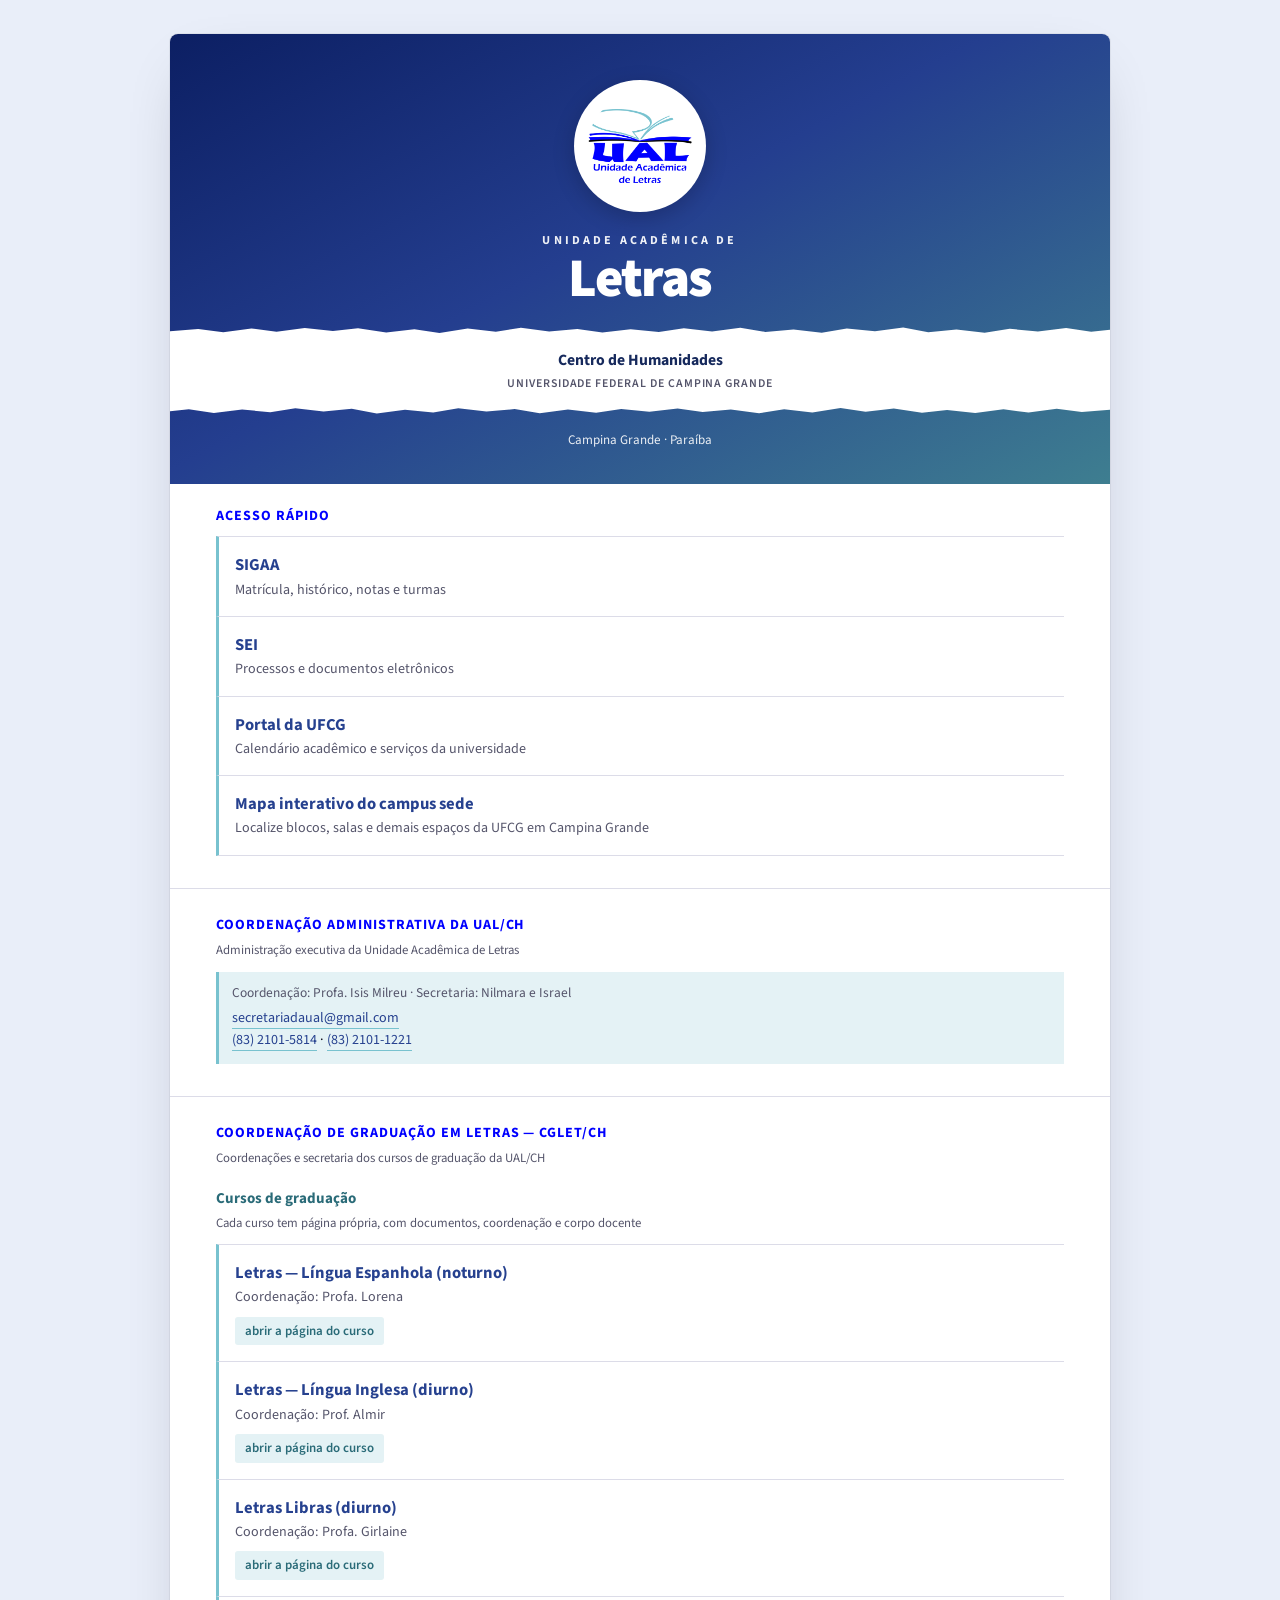
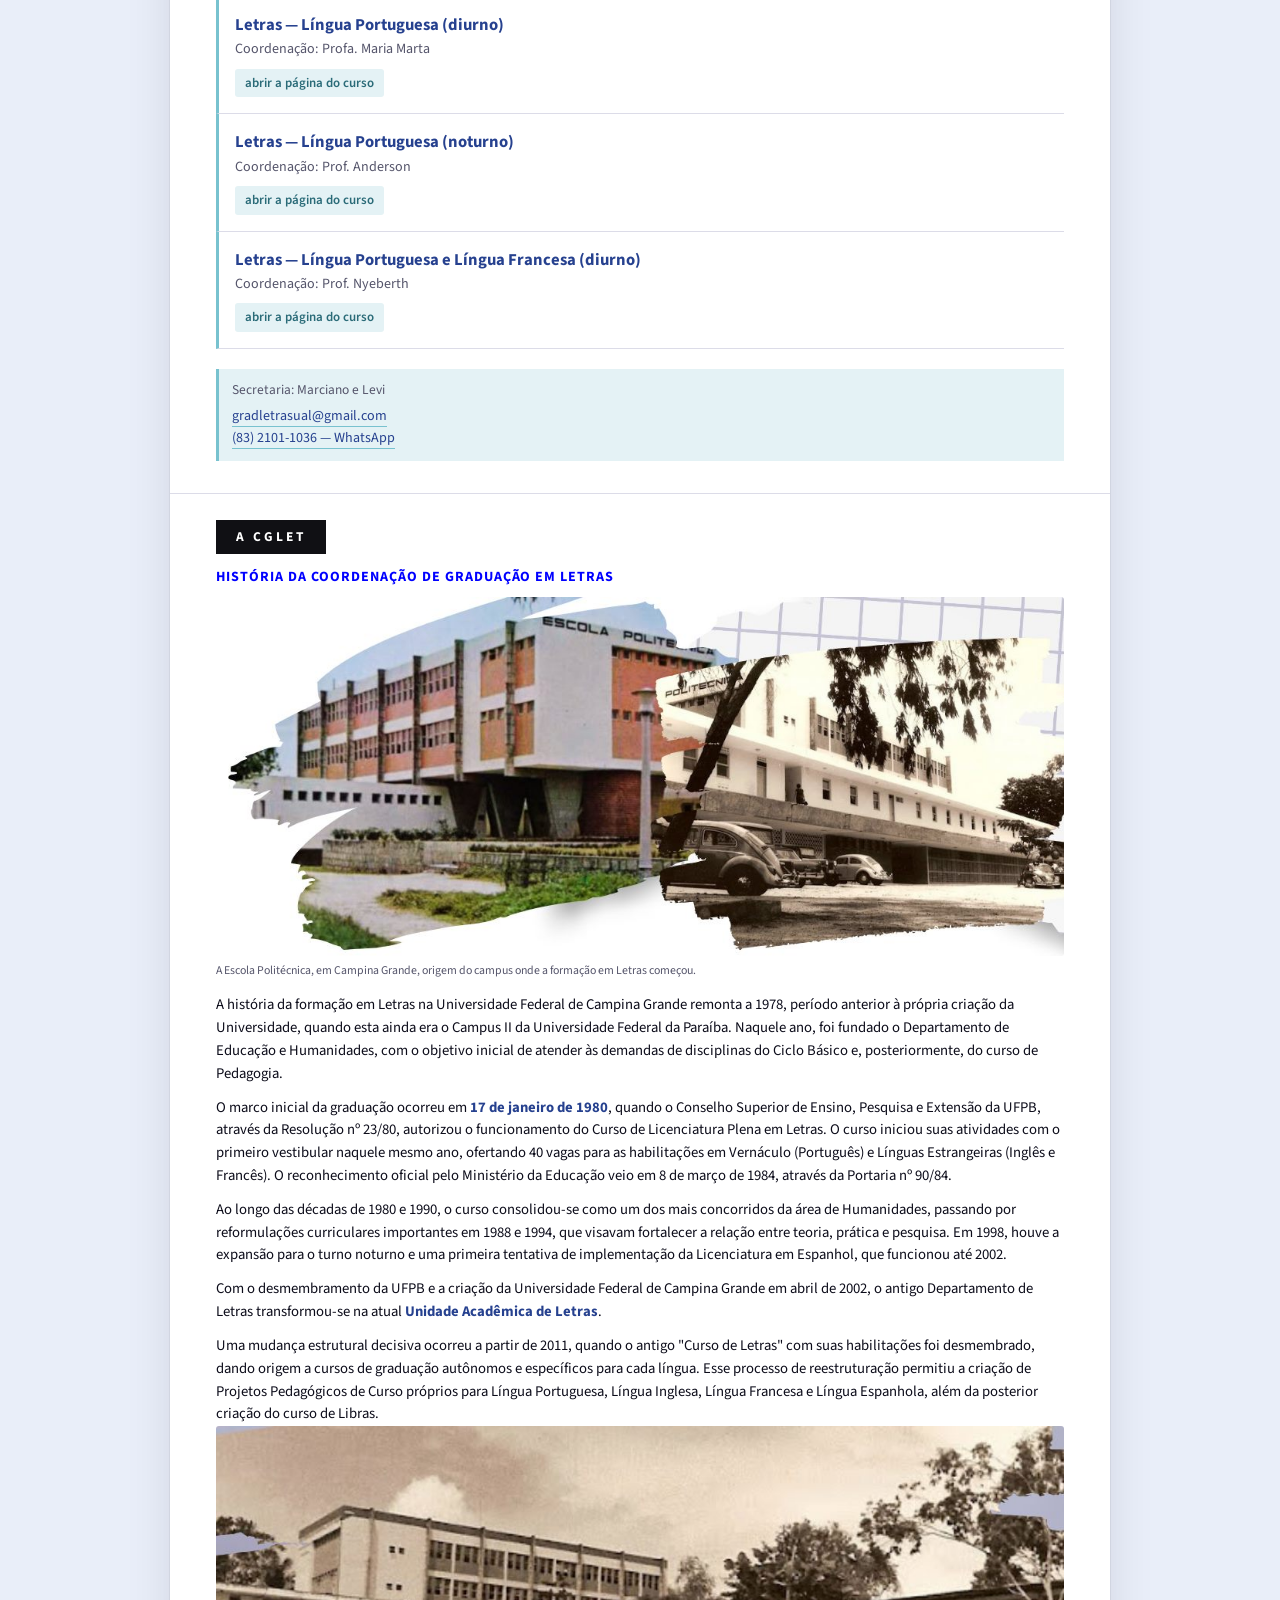
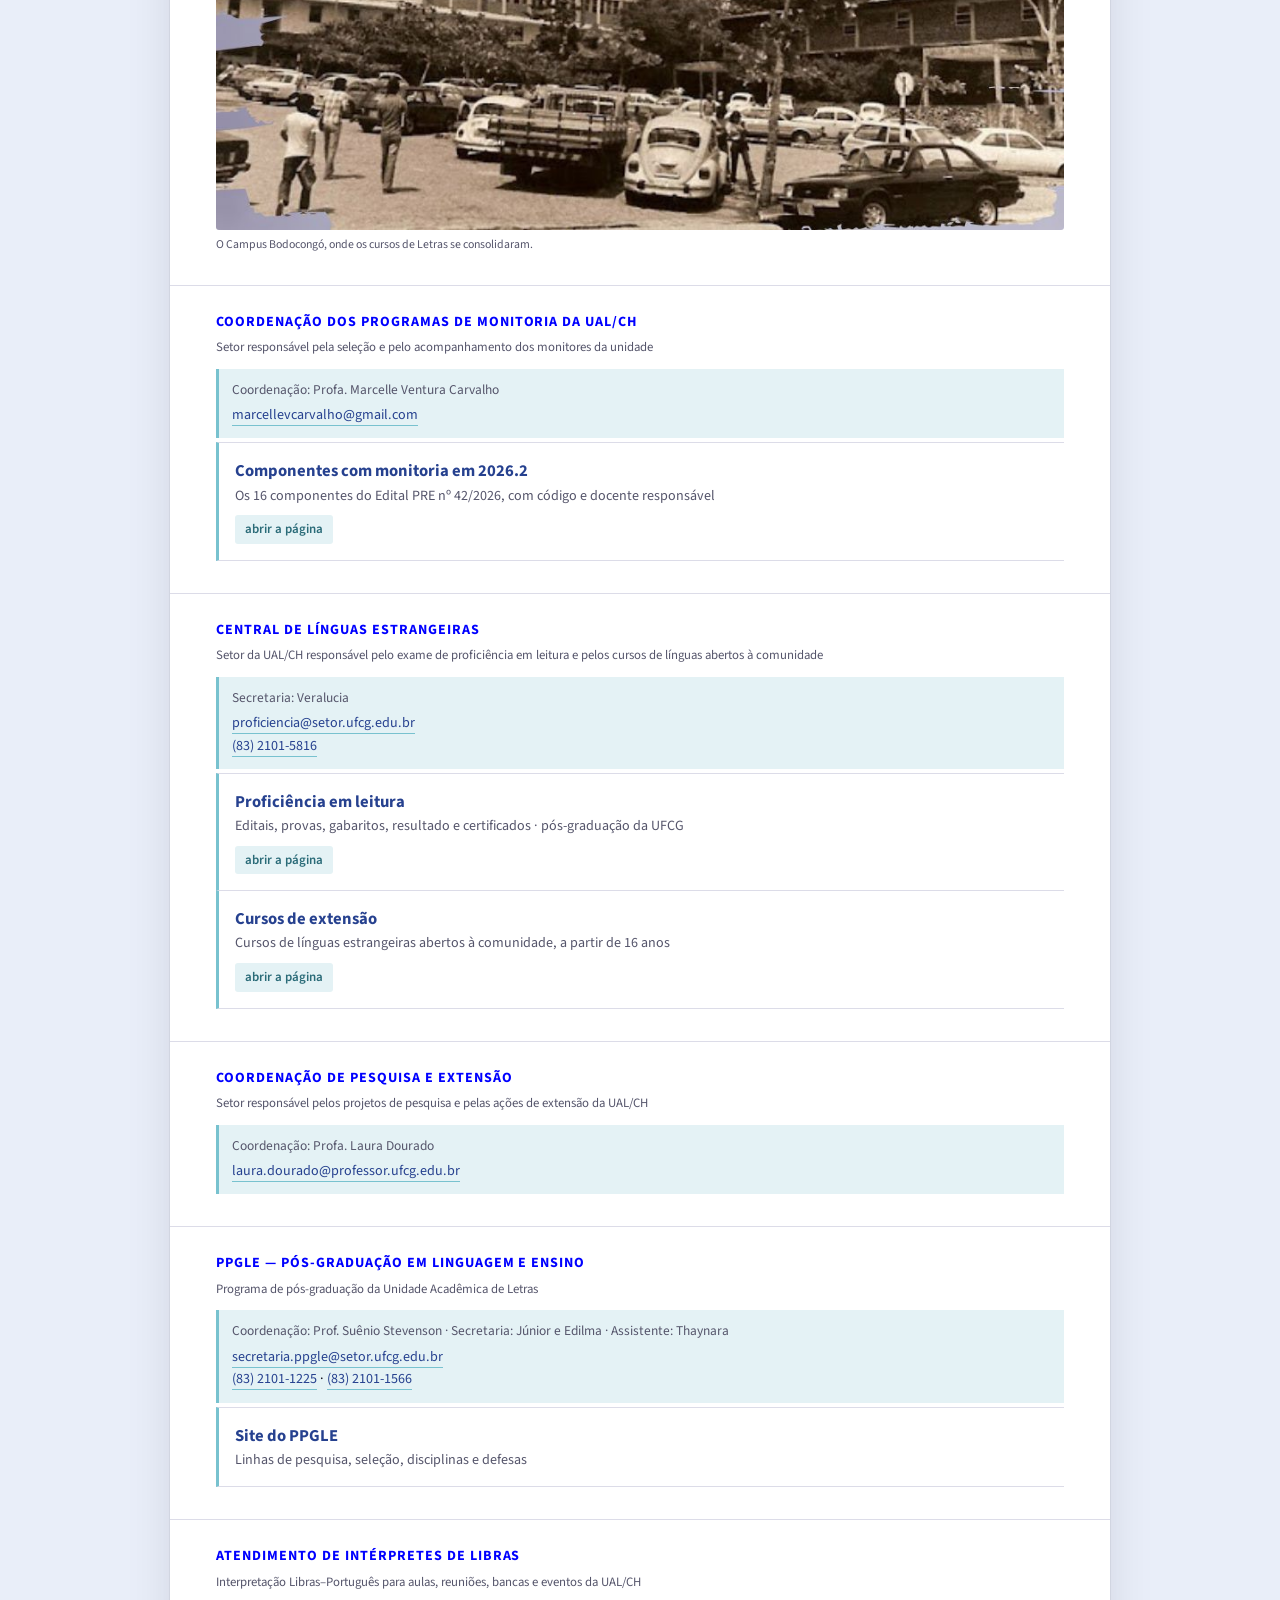
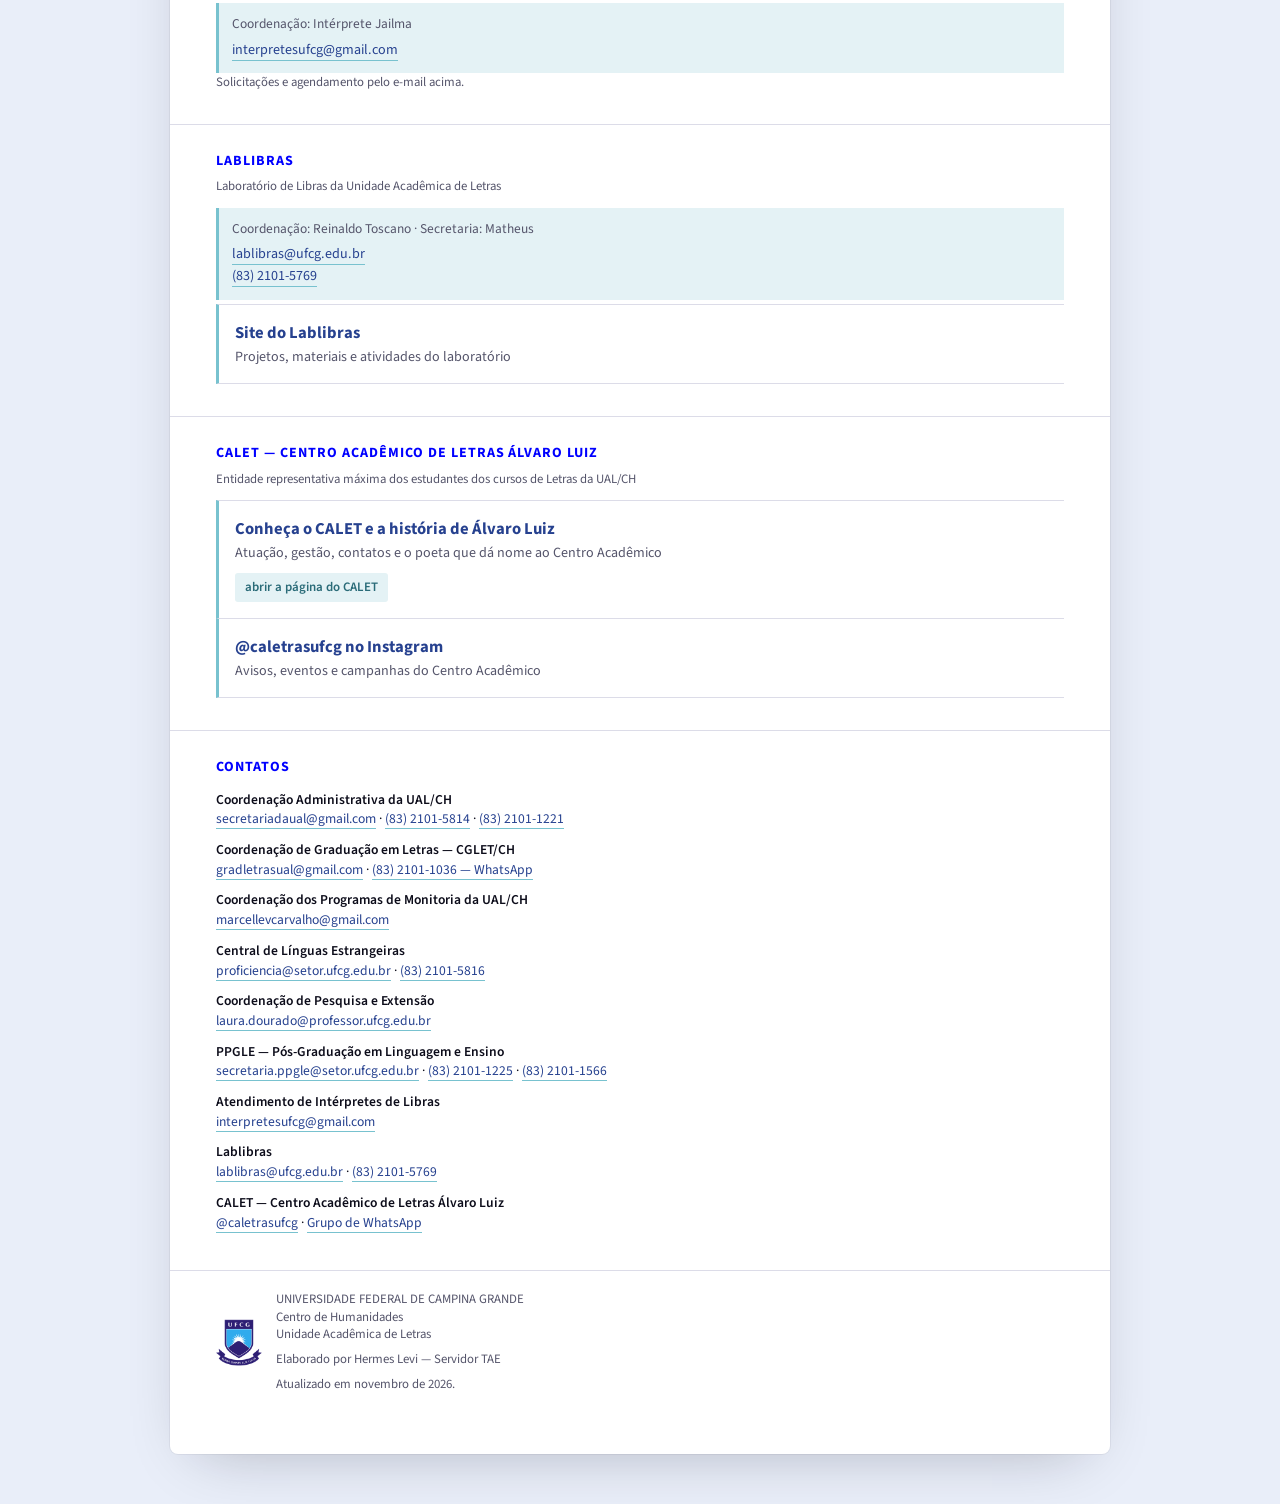
==== commit b497bfef: "Reorganiza a pagina inicial em indice com subpaginas A home virou um indice: cada setor aparece resu" ====
--- a/index.html
+++ b/index.html
@@ -238,6 +238,22 @@
   .link.pendente{cursor:default}
   .link.pendente:hover{border-left-color:var(--azul-livro);background:transparent}
   .pendente .rotulo{color:var(--tinta-suave)}
+
+  /* ---------- elementos vindos dos guias informativos ---------- */
+  .tarja{
+    display:inline-block;
+    margin:0 0 13px;
+    padding:7px 20px;
+    background:#101014;color:#fff;
+    font-size:.84rem;font-weight:700;
+    letter-spacing:.22em;text-transform:uppercase;
+  }
+  .foto{margin:0 0 15px}
+  .foto img{display:block;width:100%;height:auto;border-radius:3px}
+  .foto figcaption{margin-top:7px;font-size:.74rem;color:var(--tinta-suave);line-height:1.35}
+  .texto p{margin:0 0 11px;font-size:.92rem;line-height:1.55}
+  .texto p:last-child{margin-bottom:0}
+  .texto b{color:var(--azul-fosco)}
   .pendente .rotulo::after{content:"em breve"}
 </style>
 </head>
@@ -246,8 +262,7 @@
 <main class="pagina">
 
   <div class="capa">
-    <img class="selo" alt="Unidade Acadêmica de Letras" src="
-[data-uri]">
+    <img class="selo" alt="Unidade Acadêmica de Letras" src="assets/logo-ual.png">
     <p class="sobrenome">Unidade Acadêmica de</p>
     <h1>Letras</h1>
     <svg class="rasgo" viewBox="0 0 300 12" preserveAspectRatio="none" aria-hidden="true">
@@ -343,18 +358,26 @@
         <li><a href="https://wa.me/558321011036" target="_blank" rel="noopener">(83) 2101-1036 — WhatsApp</a></li>
       </ul>
     </div>
-
-    <h3>Estágio supervisionado</h3>
-    <nav class="links" aria-label="Estágio supervisionado">
-      <a class="link" href="arquivos/estagios/manual-de-cadastro-de-estagio.pdf" target="_blank" rel="noopener">
-        <span class="rotulo">Manual de cadastro</span>
-        <span class="nota">Passo a passo para registro do estágio</span>
-      </a>
-      <a class="link" href="arquivos/estagios/formulario-de-cadastro-de-estagio.pdf" target="_blank" rel="noopener">
-        <span class="rotulo">Formulário de sistematização das informações</span>
-        <span class="nota">Concedente, escola, horário e plano de aulas · para preenchimento e entrega</span>
-      </a>
-    </nav>
+  </section>
+
+  <section class="grupo">
+    <p class="tarja">A CGLET</p>
+    <h2>História da Coordenação de Graduação em Letras</h2>
+    <figure class="foto">
+      <img src="assets/historia/escola-politecnica-colagem.jpg" alt="Fotografias antigas da Escola Politécnica, origem do campus da UFCG em Campina Grande">
+      <figcaption>A Escola Politécnica, em Campina Grande, origem do campus onde a formação em Letras começou.</figcaption>
+    </figure>
+    <div class="texto">
+      <p>A história da formação em Letras na Universidade Federal de Campina Grande remonta a 1978, período anterior à própria criação da Universidade, quando esta ainda era o Campus II da Universidade Federal da Paraíba. Naquele ano, foi fundado o Departamento de Educação e Humanidades, com o objetivo inicial de atender às demandas de disciplinas do Ciclo Básico e, posteriormente, do curso de Pedagogia.</p>
+      <p>O marco inicial da graduação ocorreu em <b>17 de janeiro de 1980</b>, quando o Conselho Superior de Ensino, Pesquisa e Extensão da UFPB, através da Resolução nº 23/80, autorizou o funcionamento do Curso de Licenciatura Plena em Letras. O curso iniciou suas atividades com o primeiro vestibular naquele mesmo ano, ofertando 40 vagas para as habilitações em Vernáculo (Português) e Línguas Estrangeiras (Inglês e Francês). O reconhecimento oficial pelo Ministério da Educação veio em 8 de março de 1984, através da Portaria nº 90/84.</p>
+      <p>Ao longo das décadas de 1980 e 1990, o curso consolidou-se como um dos mais concorridos da área de Humanidades, passando por reformulações curriculares importantes em 1988 e 1994, que visavam fortalecer a relação entre teoria, prática e pesquisa. Em 1998, houve a expansão para o turno noturno e uma primeira tentativa de implementação da Licenciatura em Espanhol, que funcionou até 2002.</p>
+      <p>Com o desmembramento da UFPB e a criação da Universidade Federal de Campina Grande em abril de 2002, o antigo Departamento de Letras transformou-se na atual <b>Unidade Acadêmica de Letras</b>.</p>
+      <p>Uma mudança estrutural decisiva ocorreu a partir de 2011, quando o antigo "Curso de Letras" com suas habilitações foi desmembrado, dando origem a cursos de graduação autônomos e específicos para cada língua. Esse processo de reestruturação permitiu a criação de Projetos Pedagógicos de Curso próprios para Língua Portuguesa, Língua Inglesa, Língua Francesa e Língua Espanhola, além da posterior criação do curso de Libras.</p>
+    </div>
+    <figure class="foto">
+      <img src="assets/historia/campus-bodocongo.jpg" alt="Vista do Campus Bodocongó em décadas passadas, com estudantes e carros estacionados">
+      <figcaption>O Campus Bodocongó, onde os cursos de Letras se consolidaram.</figcaption>
+    </figure>
   </section>
 
   <section class="grupo">
@@ -366,79 +389,18 @@
         <li><a href="mailto:marcellevcarvalho@gmail.com">marcellevcarvalho@gmail.com</a></li>
       </ul>
     </div>
-
-    <h3>Componentes 2026.2 — Edital PRE nº 42/2026</h3>
-    <nav class="links" aria-label="Componentes da monitoria 2026.2">
-      <a class="link" href="arquivos/monitoria-2026-2/estudos-linguisticos-contemporaneos-t2.pdf" target="_blank" rel="noopener">
-        <span class="rotulo">Estudos Linguísticos Contemporâneos (T2)</span>
-        <span class="nota">Código 1307204 — Agnaldo Almeida de Jesus</span>
-      </a>
-      <a class="link" href="arquivos/monitoria-2026-2/fonetica-e-fonologia-da-lingua-inglesa.pdf" target="_blank" rel="noopener">
-        <span class="rotulo">Fonética e Fonologia da Língua Inglesa</span>
-        <span class="nota">Código 1307224 — Almir Anacleto de Araújo Gomes</span>
-      </a>
-      <a class="link" href="arquivos/monitoria-2026-2/ingles.pdf" target="_blank" rel="noopener">
-        <span class="rotulo">Inglês</span>
-        <span class="nota">Código 1307150 — Almir Anacleto de Araújo Gomes</span>
-      </a>
-      <a class="link" href="arquivos/monitoria-2026-2/leitura-e-escrita-teorias-sociocognitivas.pdf" target="_blank" rel="noopener">
-        <span class="rotulo">Leitura e Escrita: Teorias Sociocognitivas</span>
-        <span class="nota">Código 1307194 — Elizabeth Maria da Silva</span>
-      </a>
-      <a class="link" href="arquivos/monitoria-2026-2/lingua-francesa-ii.pdf" target="_blank" rel="noopener">
-        <span class="rotulo">Língua Francesa II</span>
-        <span class="nota">Código 1307202 — Lino Dias Correia Neto</span>
-      </a>
-      <a class="link" href="arquivos/monitoria-2026-2/lingua-inglesa-ii.pdf" target="_blank" rel="noopener">
-        <span class="rotulo">Língua Inglesa II</span>
-        <span class="nota">Código 1307203 — Cleydstone Chaves dos Santos</span>
-      </a>
-      <a class="link" href="arquivos/monitoria-2026-2/lingua-inglesa-iv-t01.pdf" target="_blank" rel="noopener">
-        <span class="rotulo">Língua Inglesa IV — T01</span>
-        <span class="nota">Código 1307228 — Matheus Lucas de Almeida</span>
-      </a>
-      <a class="link" href="arquivos/monitoria-2026-2/lingua-portuguesa-turmas-02-04-e-05.pdf" target="_blank" rel="noopener">
-        <span class="rotulo">Língua Portuguesa — turmas 02, 04 e 05</span>
-        <span class="nota">Código 1307169 — Jeferson Silva da Cruz</span>
-      </a>
-      <a class="link" href="arquivos/monitoria-2026-2/literatura-brasileira-contemporanea.pdf" target="_blank" rel="noopener">
-        <span class="rotulo">Literatura Brasileira Contemporânea</span>
-        <span class="nota">Código 1307282 — Tássia Tavares de Oliveira</span>
-      </a>
-      <a class="link" href="arquivos/monitoria-2026-2/metodologia-e-tecnicas-de-pesquisa-turma-01.pdf" target="_blank" rel="noopener">
-        <span class="rotulo">Metodologia e Técnicas de Pesquisa — turma 01</span>
-        <span class="nota">Código 1307177 — Jeferson Silva da Cruz</span>
-      </a>
-      <a class="link" href="arquivos/monitoria-2026-2/morfologia-de-classes.pdf" target="_blank" rel="noopener">
-        <span class="rotulo">Morfologia de Classes</span>
-        <span class="nota">Código 1307232 — Anderson Monteiro Andrade</span>
-      </a>
-      <a class="link" href="arquivos/monitoria-2026-2/sintaxe-interoracional.pdf" target="_blank" rel="noopener">
-        <span class="rotulo">Sintaxe Interoracional</span>
-        <span class="nota">Código 1307212 — Anderson Monteiro Andrade</span>
-      </a>
-      <a class="link" href="arquivos/monitoria-2026-2/tel-gramatica-tradicional.pdf" target="_blank" rel="noopener">
-        <span class="rotulo">TEL — Gramática Tradicional</span>
-        <span class="nota">Código 1307270 — Anderson Monteiro Andrade e Maria Angélica de Oliveira</span>
-      </a>
-      <a class="link" href="arquivos/monitoria-2026-2/teoria-da-narrativa.pdf" target="_blank" rel="noopener">
-        <span class="rotulo">Teoria da Narrativa</span>
-        <span class="nota">Código 1307201 — Clara Matheus Nogueira</span>
-      </a>
-      <a class="link" href="arquivos/monitoria-2026-2/teoria-do-texto-poetico-t01.pdf" target="_blank" rel="noopener">
-        <span class="rotulo">Teoria do Texto Poético — T01</span>
-        <span class="nota">Código 1307195 — Lorena Gois de Lima Cavalcante</span>
-      </a>
-      <a class="link" href="arquivos/monitoria-2026-2/teorias-e-praticas-de-producao-oral-em-lingua-inglesa-t01.pdf" target="_blank" rel="noopener">
-        <span class="rotulo">Teorias e Práticas de Produção Oral em Língua Inglesa — T01</span>
-        <span class="nota">Código 1307236 — Matheus Lucas de Almeida</span>
-      </a>
-    </nav>
-  </section>
-
-  <section class="grupo">
-    <h2>Central de Línguas Estrangeiras — Proficiência</h2>
-    <p class="aviso">Exame de Proficiência em Leitura de Línguas Estrangeiras, destinado a discentes da pós-graduação da UFCG</p>
+    <nav class="links" aria-label="Monitoria">
+      <a class="link curso" href="monitoria/">
+        <span class="rotulo">Componentes com monitoria em 2026.2</span>
+        <span class="nota">Os 16 componentes do Edital PRE nº 42/2026, com código e docente responsável</span>
+        <span class="faixas"><span class="fluxo">abrir a página</span></span>
+      </a>
+    </nav>
+  </section>
+
+  <section class="grupo">
+    <h2>Central de Línguas Estrangeiras</h2>
+    <p class="aviso">Setor da UAL/CH responsável pelo exame de proficiência em leitura e pelos cursos de línguas abertos à comunidade</p>
     <div class="ficha">
       <p>Secretaria: Veralucia</p>
       <ul>
@@ -446,97 +408,17 @@
         <li><a href="tel:+558321015816">(83) 2101-5816</a></li>
       </ul>
     </div>
-
-    <h3>Editais</h3>
-    <nav class="links" aria-label="Proficiência: editais">
-      <a class="link" href="arquivos/central-de-linguas/proficiencia-2026/editais/edital-01-2026-normas-do-exame.pdf" target="_blank" rel="noopener">
-        <span class="rotulo">Edital 01/2026 — normas do exame</span>
-        <span class="nota">Público-alvo, áreas, inscrição e pagamento · 4 de agosto</span>
-      </a>
-      <a class="link" href="arquivos/central-de-linguas/proficiencia-2026/editais/edital-02-2026-isencao-deferimentos.pdf" target="_blank" rel="noopener">
-        <span class="rotulo">Edital 02/2026 — isenção da taxa</span>
-        <span class="nota">Pedidos deferidos · 13 de agosto</span>
-      </a>
-      <a class="link" href="arquivos/central-de-linguas/proficiencia-2026/editais/edital-03-2026-retificacao-do-edital-02.pdf" target="_blank" rel="noopener">
-        <span class="rotulo">Edital 03/2026 — retificação do Edital 02</span>
-        <span class="nota">Lista de isenções retificada · 13 de agosto</span>
-      </a>
-      <a class="link" href="arquivos/central-de-linguas/proficiencia-2026/editais/edital-04-2026-retificacao-do-edital-01.pdf" target="_blank" rel="noopener">
-        <span class="rotulo">Edital 04/2026 — retificação do Edital 01</span>
-        <span class="nota">Dados da GRU para pagamento · 17 de agosto</span>
-      </a>
-      <a class="link" href="arquivos/central-de-linguas/proficiencia-2026/editais/edital-05-2026-inscricoes-deferidas.pdf" target="_blank" rel="noopener">
-        <span class="rotulo">Edital 05/2026 — inscrições deferidas</span>
-        <span class="nota">Locais, datas e horários das provas · 31 de agosto</span>
-      </a>
-    </nav>
-
-    <h3>Provas e gabarito</h3>
-    <nav class="links" aria-label="Proficiência: provas e gabarito">
-      <a class="link" href="arquivos/central-de-linguas/proficiencia-2026/provas/prova-espanhol-2026.pdf" target="_blank" rel="noopener">
-        <span class="rotulo">Prova de Língua Espanhola</span>
-        <span class="nota">Aplicada em 15 de setembro</span>
-      </a>
-      <a class="link" href="arquivos/central-de-linguas/proficiencia-2026/provas/prova-frances-2026.pdf" target="_blank" rel="noopener">
-        <span class="rotulo">Prova de Língua Francesa</span>
-        <span class="nota">Aplicada em 16 de setembro</span>
-      </a>
-      <a class="link" href="arquivos/central-de-linguas/proficiencia-2026/provas/prova-ingles-2026.pdf" target="_blank" rel="noopener">
-        <span class="rotulo">Prova de Língua Inglesa</span>
-        <span class="nota">Aplicada em 17 de setembro</span>
-      </a>
-      <a class="link" href="arquivos/central-de-linguas/proficiencia-2026/provas/prova-portugues-lingua-nao-materna-2026.pdf" target="_blank" rel="noopener">
-        <span class="rotulo">Prova de Português como Língua Não Materna</span>
-        <span class="nota">Aplicada em 18 de setembro</span>
-      </a>
-      <a class="link" href="arquivos/central-de-linguas/proficiencia-2026/gabarito/edital-06-2026-gabaritos-preliminares.pdf" target="_blank" rel="noopener">
-        <span class="rotulo">Edital 06/2026 — gabaritos preliminares</span>
-        <span class="nota">As quatro provas · 18 de setembro</span>
-      </a>
-    </nav>
-
-    <h3>Resultado e certificados</h3>
-    <nav class="links" aria-label="Proficiência: resultado e certificados">
-      <a class="link" href="arquivos/central-de-linguas/proficiencia-2026/resultados/edital-07-2026-homologacao-do-resultado-final.pdf" target="_blank" rel="noopener">
-        <span class="rotulo">Edital 07/2026 — homologação do resultado final</span>
-        <span class="nota">Resultado, recursos e regras de certificação · 30 de setembro</span>
-      </a>
-      <a class="link" href="https://sei.ufcg.edu.br/sei/modulos/pesquisa/md_pesq_processo_exibir.php?Q0wza50AQFvcHUN8prp4JA94f6WHgbxxyxbvP6EhggrRgrJgEVF70Iire3yMx1M9RjwpXh1Ov5x25Uv58cv-himlpdGIDvpvfNwVflQA7vhtPY0czuPdGqvK9r7G_u5e" target="_blank" rel="noopener">
-        <span class="rotulo">Certificados de aprovação</span>
-        <span class="nota">Consulta ao processo no SEI · emissão a partir de 16 de outubro</span>
-      </a>
-    </nav>
-  </section>
-
-  <section class="grupo">
-    <h2>Central de Línguas Estrangeiras — Cursos de Extensão</h2>
-    <p class="aviso">Cursos de línguas estrangeiras abertos à comunidade, a partir de 16 anos</p>
-    <div class="ficha">
-      <p>Secretaria: Veralucia</p>
-      <ul>
-        <li><a href="mailto:proficiencia@setor.ufcg.edu.br">proficiencia@setor.ufcg.edu.br</a></li>
-        <li><a href="tel:+558321015816">(83) 2101-5816</a></li>
-      </ul>
-    </div>
-
-    <h3>Francês I — 2026.2</h3>
-    <nav class="links" aria-label="Curso de Extensão em Francês I">
-      <a class="link" href="arquivos/central-de-linguas/cursos-de-extensao/frances-1/regras/regras-curso-frances-i.pdf" target="_blank" rel="noopener">
-        <span class="rotulo">Regras de participação</span>
-        <span class="nota">48 horas · 30 vagas · Prof. Dr. Wescley Batista Lopes · aulas de 29/09 a 18/12</span>
-      </a>
-      <a class="link" href="arquivos/central-de-linguas/cursos-de-extensao/frances-1/resultados/resultado-das-inscricoes-frances-i.pdf" target="_blank" rel="noopener">
-        <span class="rotulo">Resultado das inscrições</span>
-        <span class="nota">Os 30 selecionados, horários e sala · 28 de setembro</span>
-      </a>
-      <span class="link encerrado">
-        <span class="rotulo">Inscrições</span>
-        <span class="nota">Realizadas de 23 a 25 de setembro</span>
-      </span>
-      <span class="link pendente">
-        <span class="rotulo">Declaração de conclusão</span>
-        <span class="nota">Para participantes aprovados, ao fim do curso em 18 de dezembro</span>
-      </span>
+    <nav class="links" aria-label="Central de Línguas Estrangeiras">
+      <a class="link curso" href="central-de-linguas/proficiencia/">
+        <span class="rotulo">Proficiência em leitura</span>
+        <span class="nota">Editais, provas, gabaritos, resultado e certificados · pós-graduação da UFCG</span>
+        <span class="faixas"><span class="fluxo">abrir a página</span></span>
+      </a>
+      <a class="link curso" href="central-de-linguas/cursos-de-extensao/">
+        <span class="rotulo">Cursos de extensão</span>
+        <span class="nota">Cursos de línguas estrangeiras abertos à comunidade, a partir de 16 anos</span>
+        <span class="faixas"><span class="fluxo">abrir a página</span></span>
+      </a>
     </nav>
   </section>
 
@@ -603,42 +485,17 @@
   <section class="grupo">
     <h2>CALET — Centro Acadêmico de Letras Álvaro Luiz</h2>
     <p class="aviso">Entidade representativa máxima dos estudantes dos cursos de Letras da UAL/CH</p>
-    <div class="ficha">
-      <p>Presidência: Rafael (Língua Inglesa) · Vice-presidência: Jay Dantas (Libras)</p>
-      <ul>
-        <li><a href="https://www.instagram.com/caletrasufcg/" target="_blank" rel="noopener">@caletrasufcg no Instagram</a></li>
-        <li><a href="https://chat.whatsapp.com/EOxLVasKhMa4auE5uYyHyq" target="_blank" rel="noopener">Grupo de WhatsApp dos estudantes</a></li>
-      </ul>
-    </div>
-
-    <h3>Gestão</h3>
-    <div class="ficha">
-      <ul>
-        <li><b>Presidência</b> — Rafael (Letras — Língua Inglesa)</li>
-        <li><b>Vice-presidência</b> — Jay Dantas (Letras Libras)</li>
-        <li><b>Tesouraria</b> — Emanuel (Língua Portuguesa, diurno) e Helly (Língua Portuguesa, noturno)</li>
-        <li><b>Comunicação</b> — Graziele, Thiago André e Giovana (Língua Portuguesa, noturno)</li>
-        <li><b>Assistência Estudantil</b> — Sarah Rizya (Língua Portuguesa, diurno)</li>
-      </ul>
-    </div>
-
-    <h3>Atuação</h3>
-    <nav class="links" aria-label="Atuação do CALET">
-      <span class="link encerrado">
-        <span class="rotulo">Defesa estudantil</span>
-        <span class="nota">Representação discente junto às coordenações, à UAL e ao Centro de Humanidades</span>
-      </span>
-      <span class="link encerrado">
-        <span class="rotulo">Cultura e ciência</span>
-        <span class="nota">Semana de Letras da UFCG (SELET) e apoio a grupos de estudo e eventos</span>
-      </span>
-      <span class="link encerrado">
-        <span class="rotulo">Acolhimento</span>
-        <span class="nota">Recepção aos calouros e orientação sobre a vida acadêmica nos cursos de Letras</span>
-      </span>
-    </nav>
-
-    <p class="aviso ficha-fim">O nome homenageia o poeta Álvaro Luís Guedes Pinheiro (1960–1981), estudante de Letras da instituição.</p>
+    <nav class="links" aria-label="CALET">
+      <a class="link curso" href="calet/">
+        <span class="rotulo">Conheça o CALET e a história de Álvaro Luiz</span>
+        <span class="nota">Atuação, gestão, contatos e o poeta que dá nome ao Centro Acadêmico</span>
+        <span class="faixas"><span class="fluxo">abrir a página do CALET</span></span>
+      </a>
+      <a class="link" href="https://www.instagram.com/caletrasufcg/" target="_blank" rel="noopener">
+        <span class="rotulo">@caletrasufcg no Instagram</span>
+        <span class="nota">Avisos, eventos e campanhas do Centro Acadêmico</span>
+      </a>
+    </nav>
   </section>
   <section class="indice">
     <h2>Contatos</h2>
@@ -683,7 +540,7 @@
   </section>
 
   <footer>
-    <img src="[data-uri]" alt="Brasão da UFCG">
+    <img src="assets/brasao-ufcg.png" alt="">
     <div class="creditos">
       <p>UNIVERSIDADE FEDERAL DE CAMPINA GRANDE<br>Centro de Humanidades<br>Unidade Acadêmica de Letras</p>
       <p>Elaborado por Hermes Levi — Servidor TAE</p>
